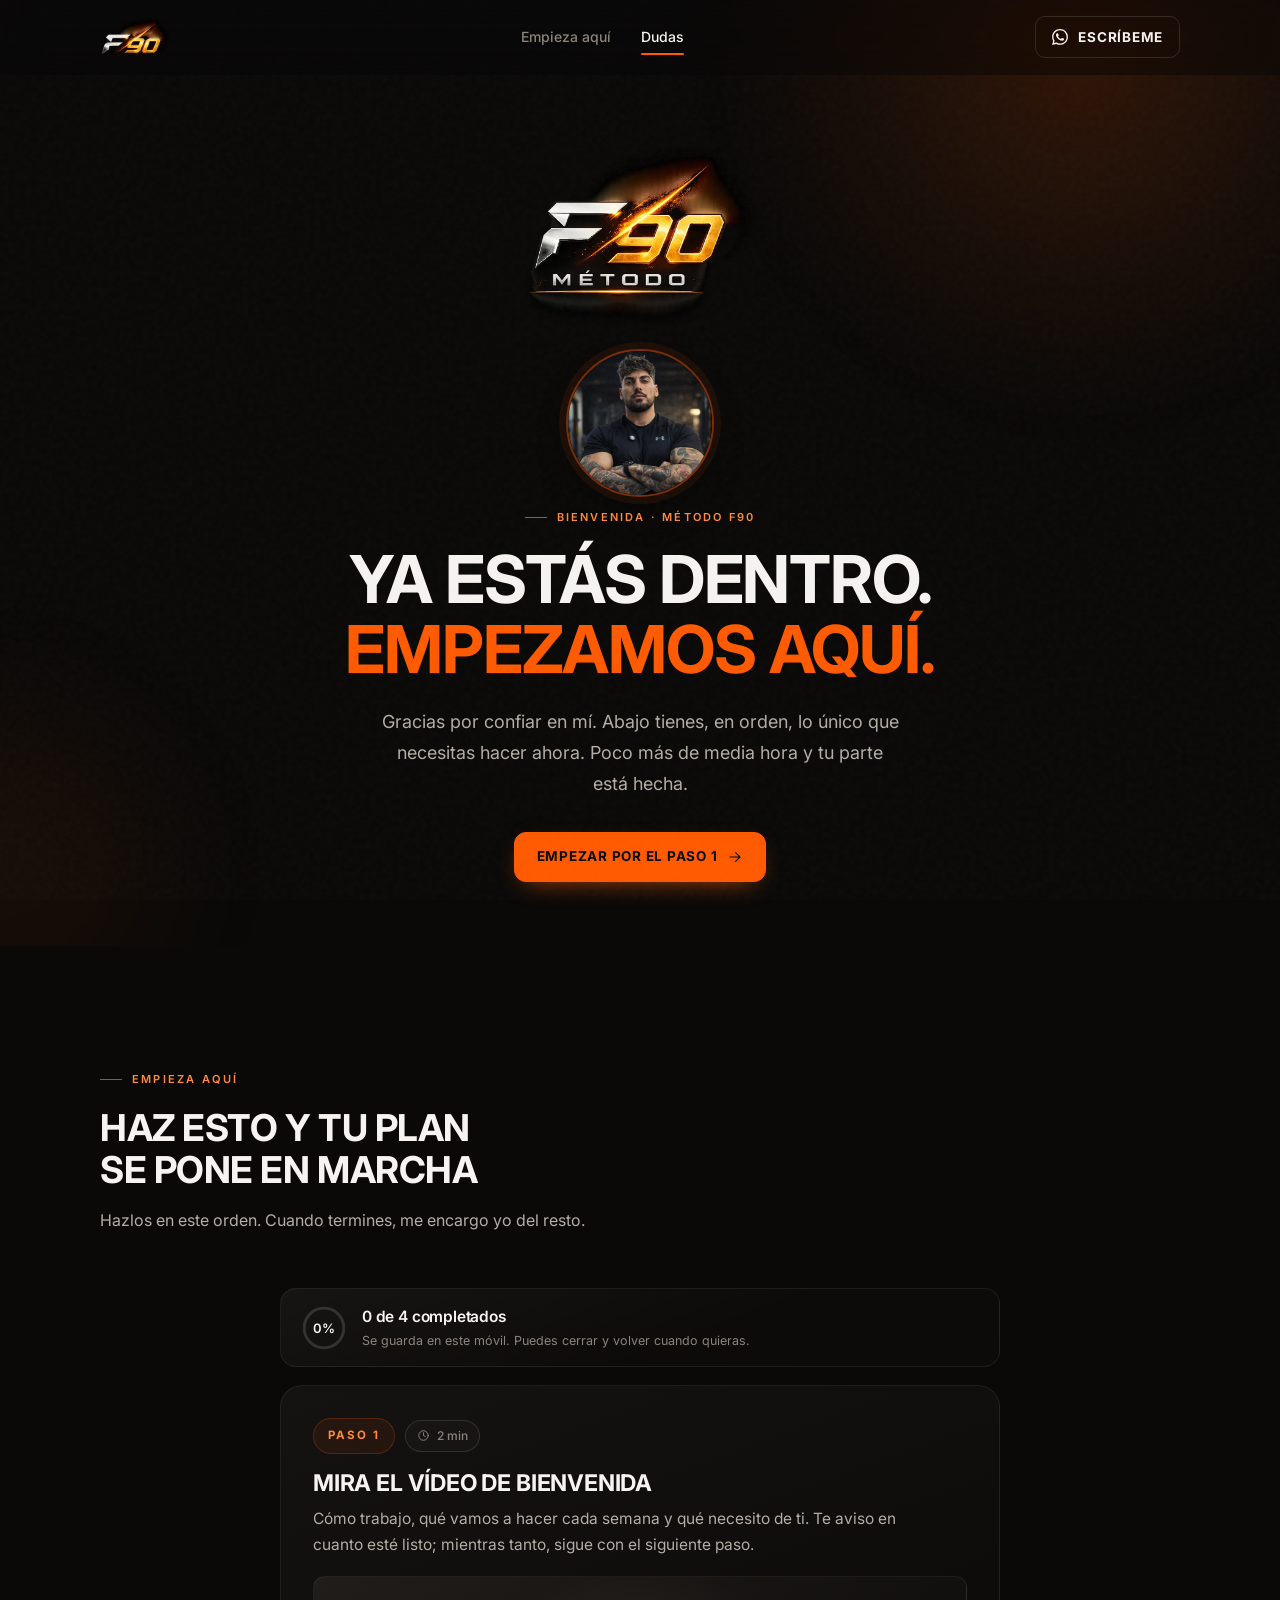
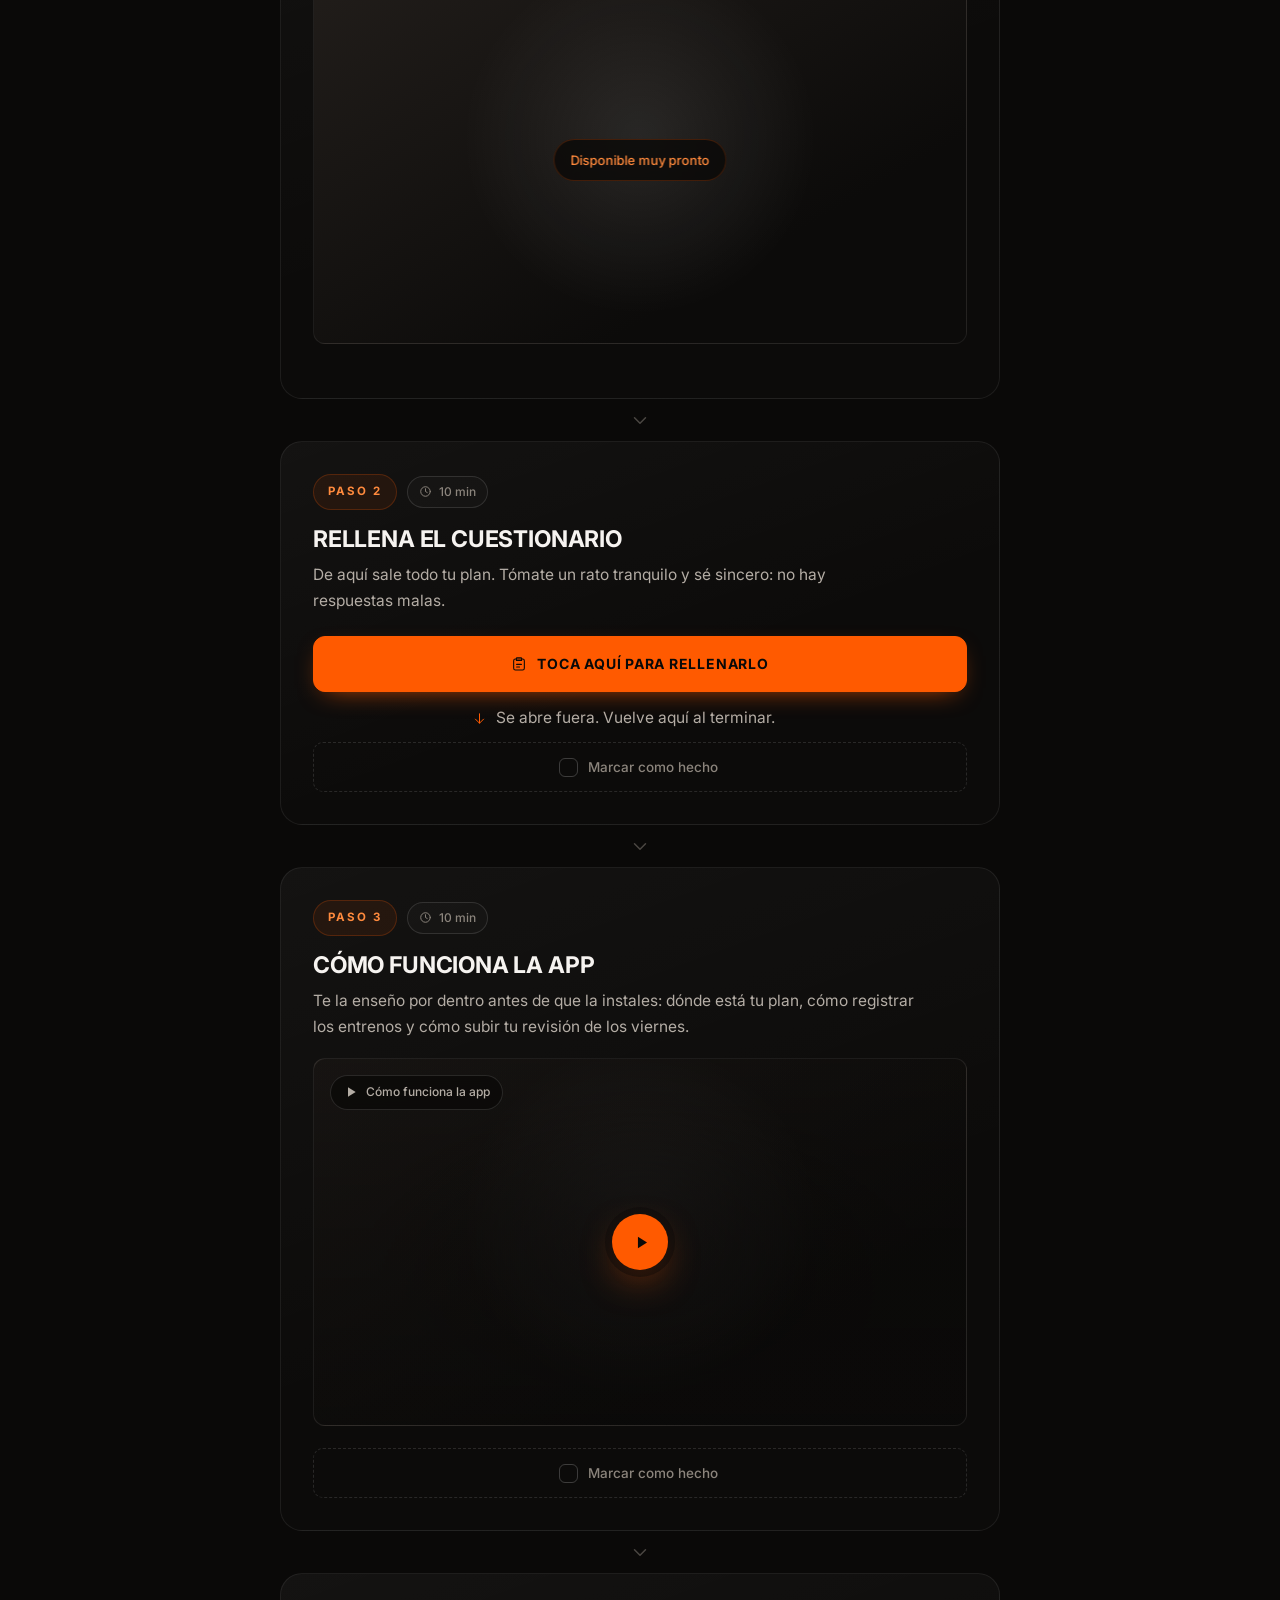
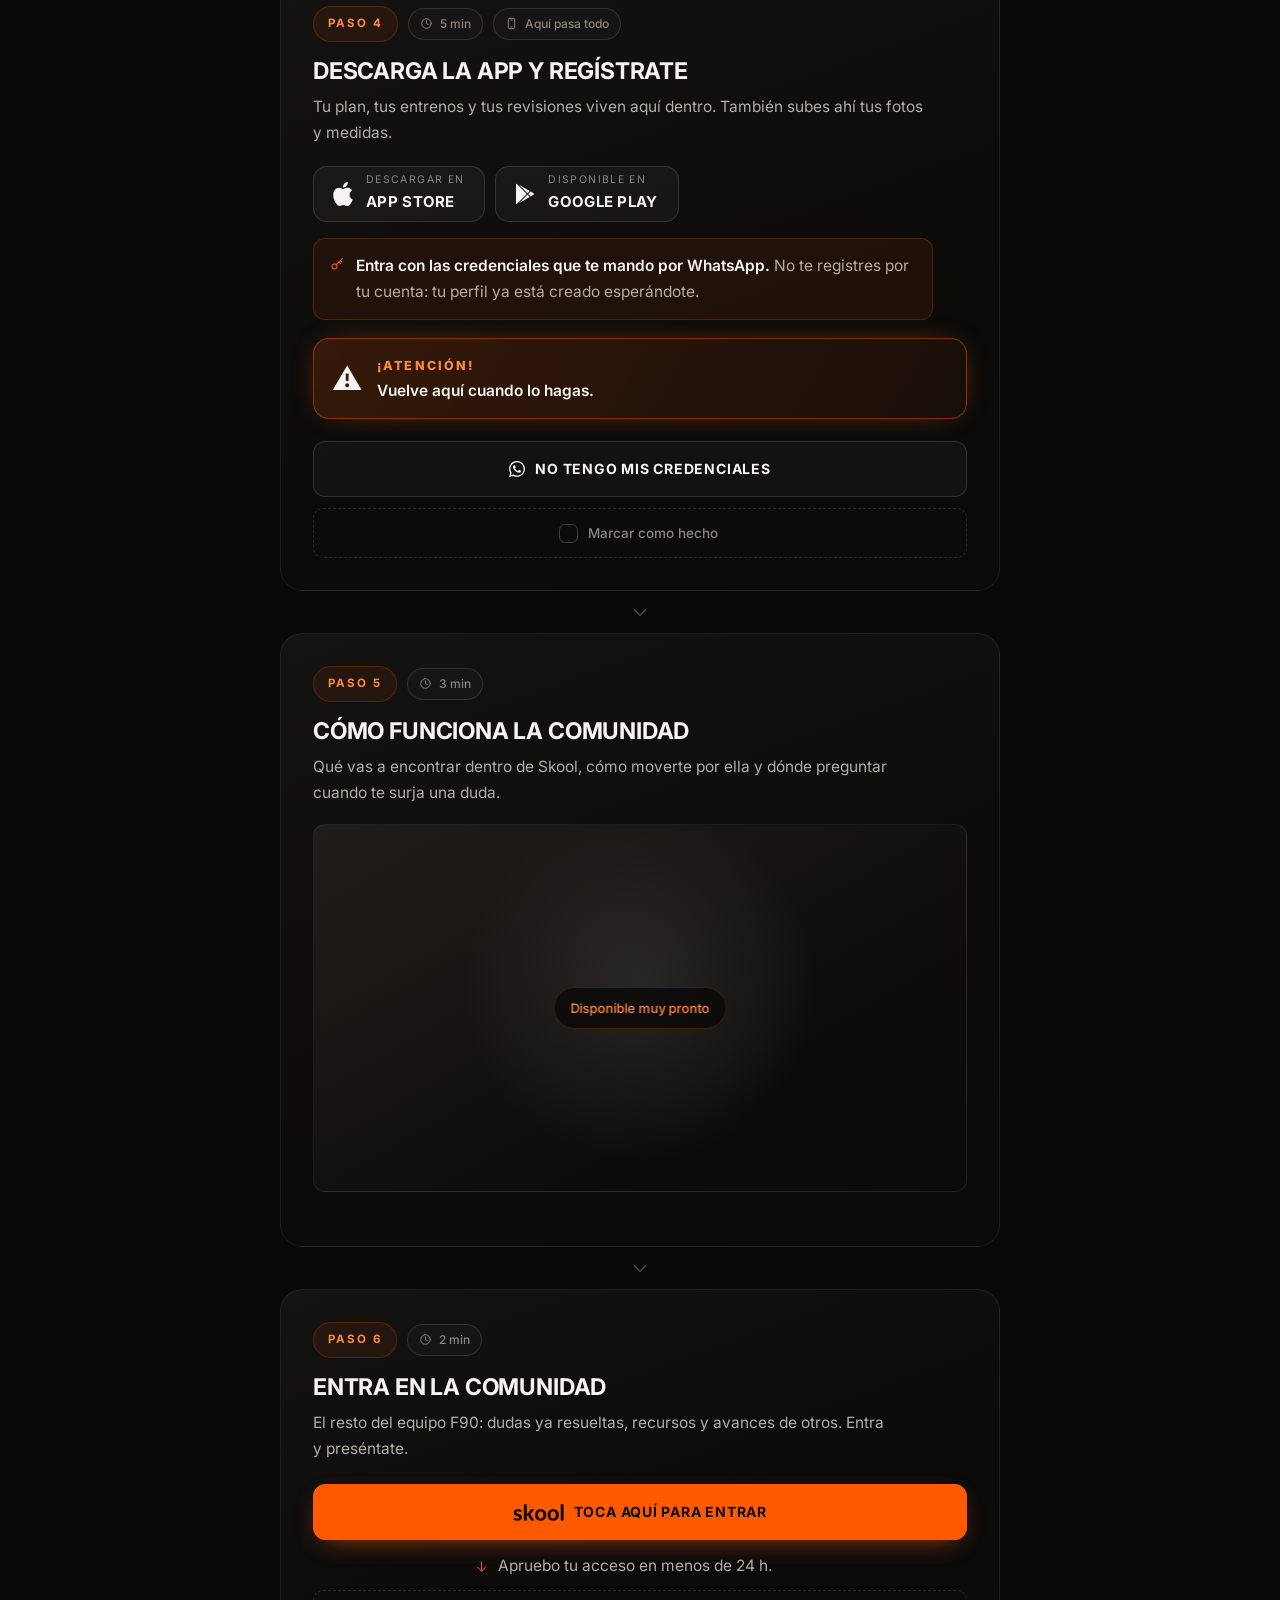
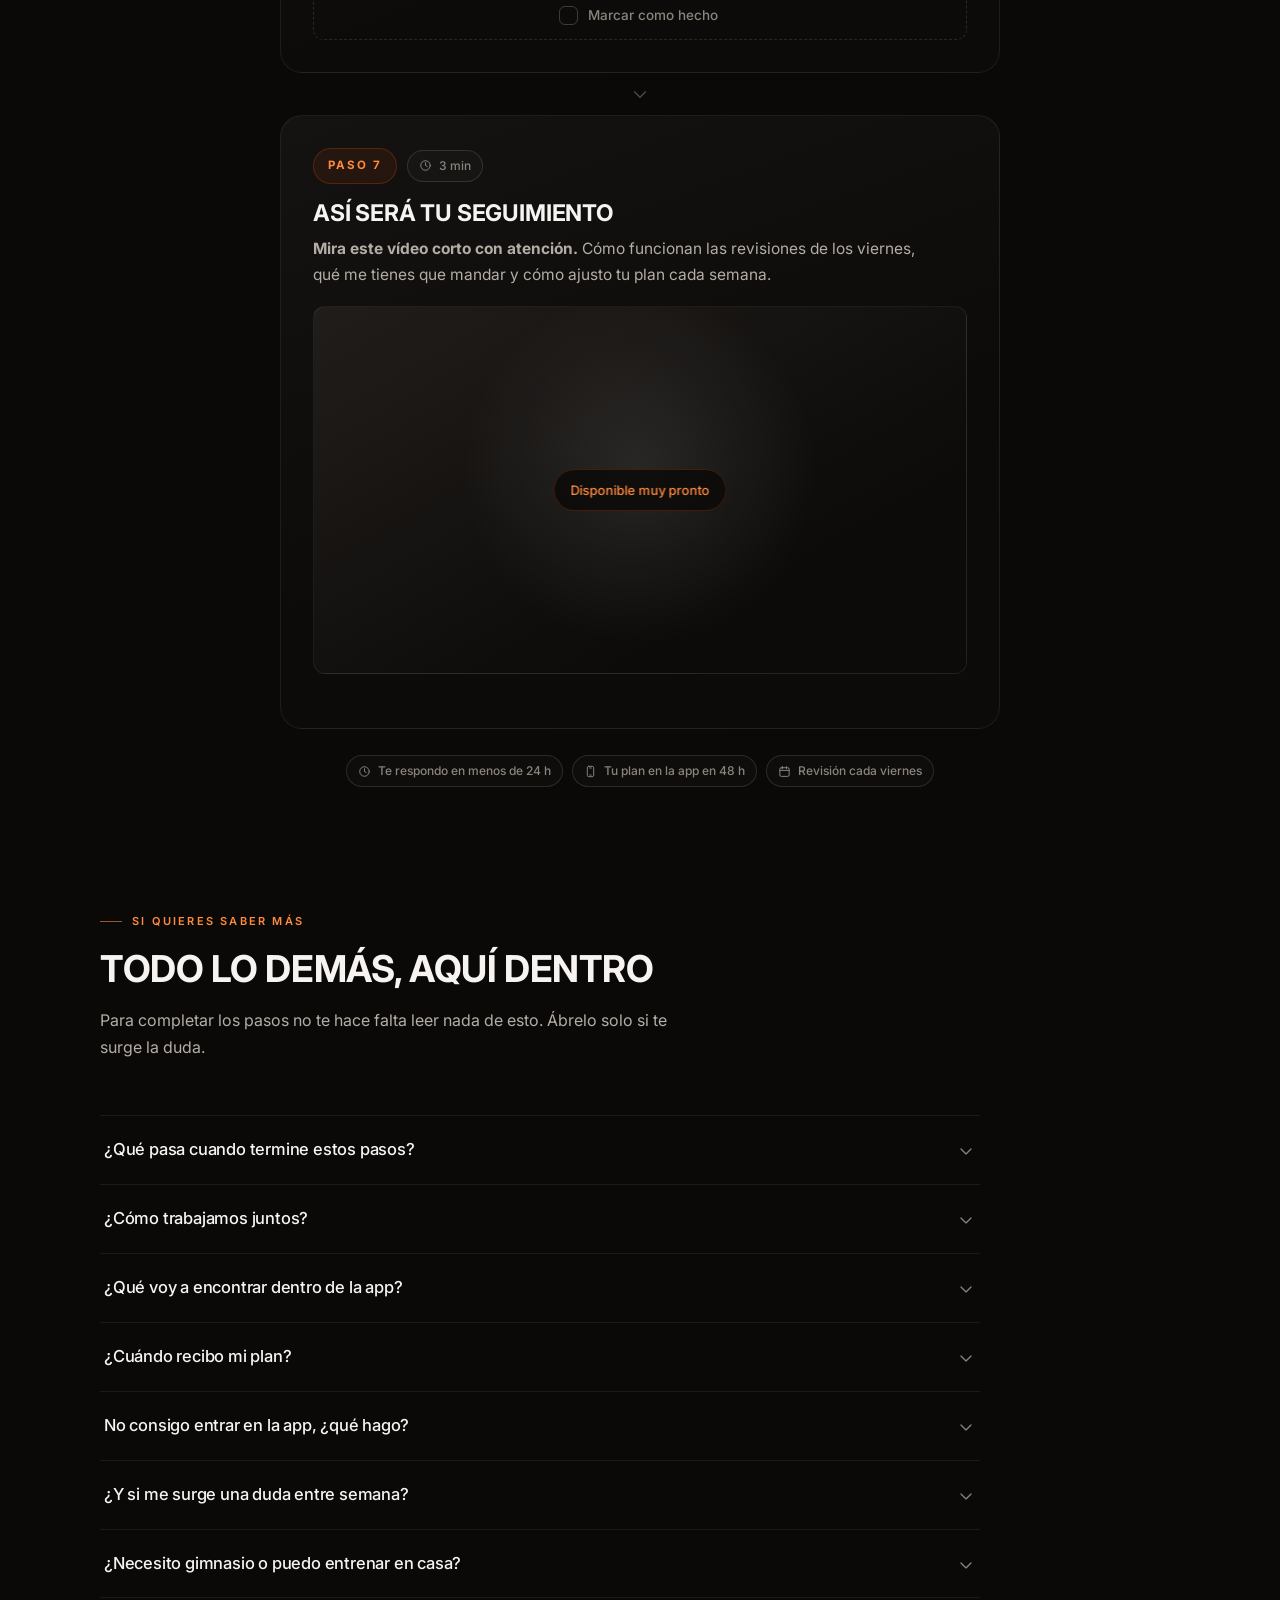
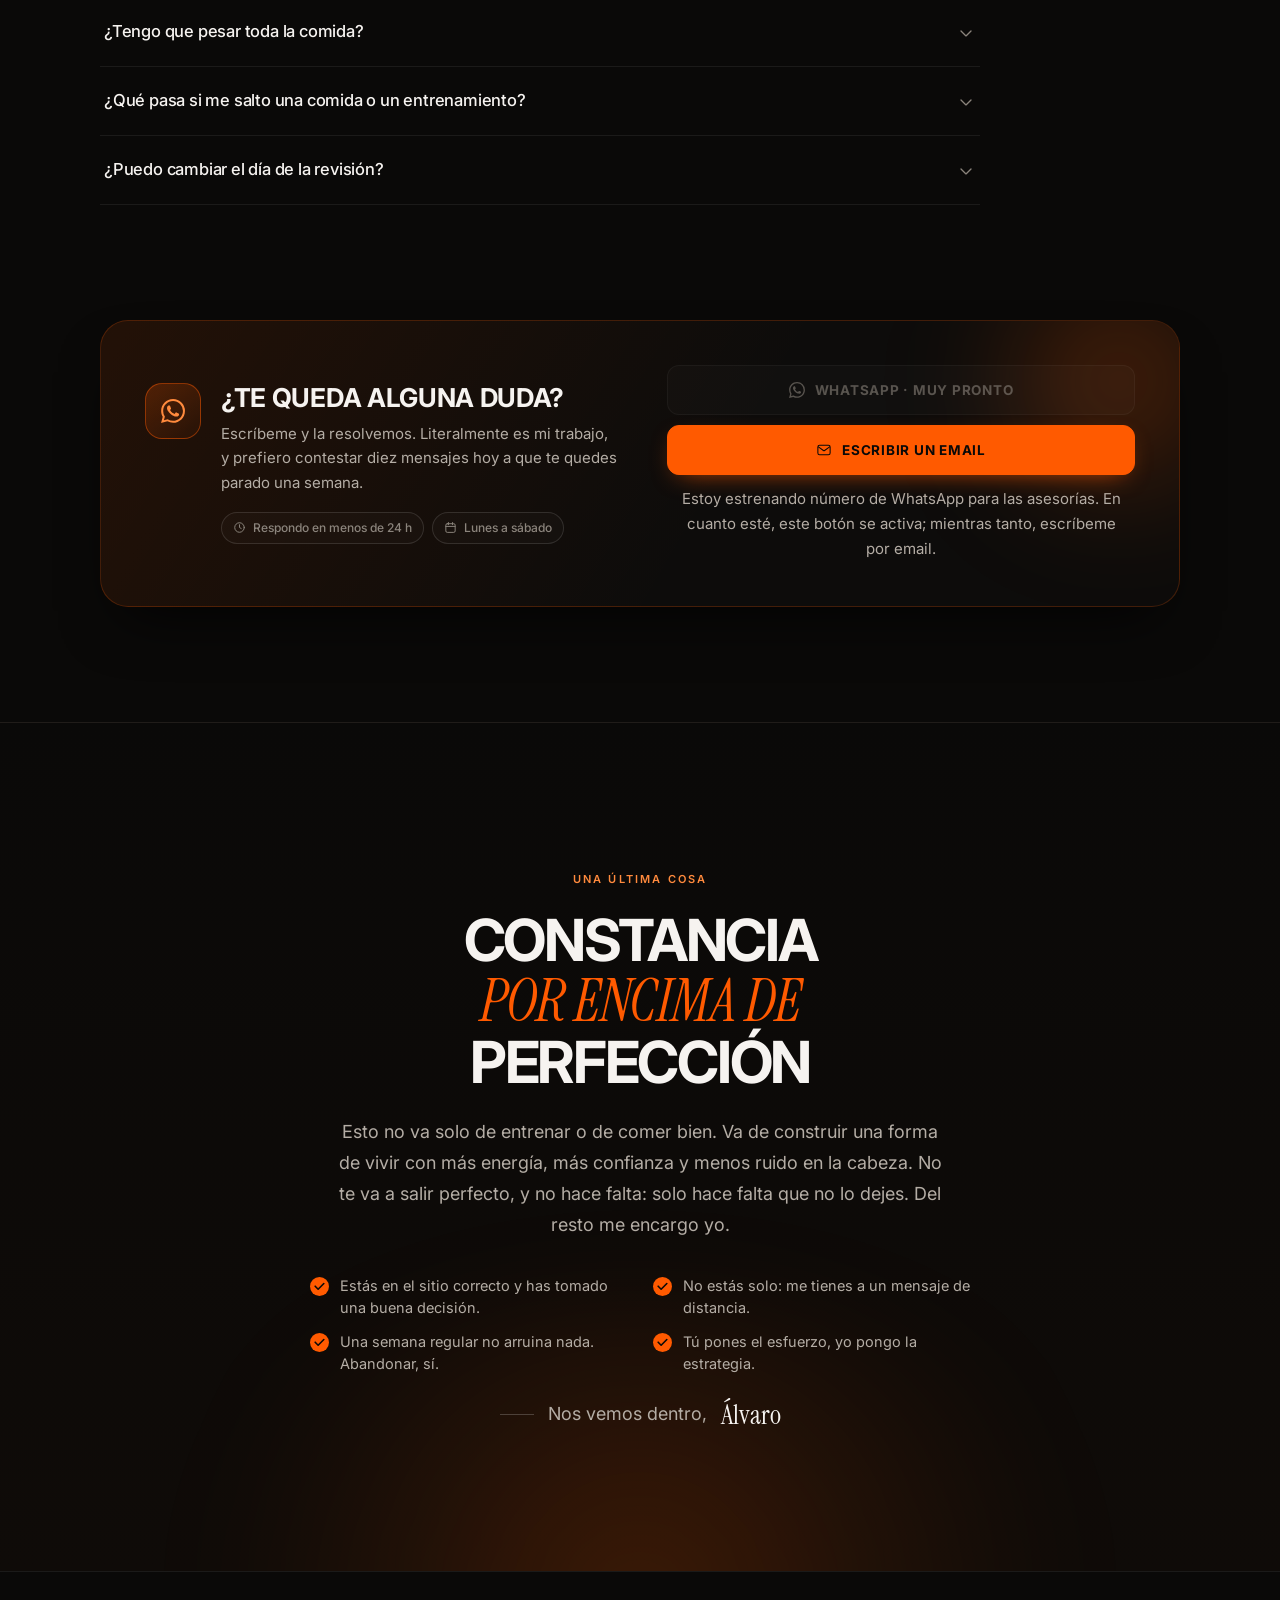
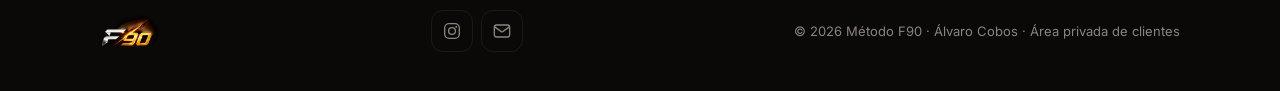
==== index.html @ e94de4a4 "Ampliar el retrato del hero hasta los brazos cruzados Nuevo encuadre (0, 70, 1024, 1094) sobre el or" ====
<!DOCTYPE html>
<html lang="es">
<head>
  <meta charset="UTF-8" />
  <meta name="viewport" content="width=device-width, initial-scale=1, viewport-fit=cover" />
  <meta name="color-scheme" content="dark" />
  <meta name="theme-color" content="#0A0908" />
  <meta name="robots" content="noindex, nofollow" />

  <script>
    /* Esto va en la cabecera a propósito. Si se deja al final del documento,
       el navegador ya ha restaurado la posición de scroll y llega tarde:
       en el móvil la página se abría a mitad o directamente en el pie. */
    (function () {
      try {
        if ('scrollRestoration' in history) history.scrollRestoration = 'manual';
        /* Un ancla heredada de la visita anterior (al tocar "Dudas" o el botón
           flotante, la URL se queda con #faq o #soporte) haría saltar la página
           al abrirla. Se limpia antes de que el navegador llegue a leerla. */
        if (location.hash) history.replaceState(null, '', location.pathname + location.search);
      } catch (e) { /* navegador antiguo o contexto restringido: se sigue igual */ }
    })();
  </script>

  <title>Bienvenido al Método F90 | Álvaro Cobos</title>
  <meta name="description" content="Tu punto de partida en el Método F90. Aquí tienes, paso a paso, todo lo que necesitas hacer durante tus primeros días." />

  <!-- Vista previa al pegar el enlace (WhatsApp, Instagram, etc.).
       Las URL de abajo tienen que ser absolutas y del dominio real: si algún
       día cambia el dominio, hay que actualizarlas o el enlace se pega sin imagen. -->
  <meta property="og:type" content="website" />
  <meta property="og:locale" content="es_ES" />
  <meta property="og:site_name" content="Método F90" />
  <meta property="og:title" content="Bienvenido al Método F90" />
  <meta property="og:description" content="Tu punto de partida en el Método F90. Aquí tienes, paso a paso, todo lo que necesitas hacer durante tus primeros días." />
  <meta property="og:url" content="https://bienvenida.alvarocobos.com/" />
  <meta property="og:image" content="https://bienvenida.alvarocobos.com/assets/og-f90.jpg" />
  <meta property="og:image:width" content="1200" />
  <meta property="og:image:height" content="630" />
  <meta property="og:image:alt" content="Método F90" />

  <meta name="twitter:card" content="summary_large_image" />
  <meta name="twitter:title" content="Bienvenido al Método F90" />
  <meta name="twitter:description" content="Tu punto de partida en el Método F90. Aquí tienes, paso a paso, todo lo que necesitas hacer durante tus primeros días." />
  <meta name="twitter:image" content="https://bienvenida.alvarocobos.com/assets/og-f90.jpg" />

  <link rel="icon" href="data:image/svg+xml,%3Csvg xmlns='http://www.w3.org/2000/svg' viewBox='0 0 32 32'%3E%3Crect width='32' height='32' rx='8' fill='%230A0908'/%3E%3Cpath d='M9 6.5h16.5l-2.1 5.2h-8.6l-.8 3.6h7.2l-2.1 5.1h-6.3L11 26H5.4z' fill='%23FF5A00'/%3E%3C/svg%3E" />
  <link rel="preload" as="image" href="assets/logo-f90.webp" type="image/webp" fetchpriority="high" />
  <link rel="preload" as="image" href="assets/logo-f90-mark.webp" type="image/webp" />

  <link rel="preconnect" href="https://fonts.googleapis.com" />
  <link rel="preconnect" href="https://fonts.gstatic.com" crossorigin />
  <link rel="stylesheet" href="https://fonts.googleapis.com/css2?family=Inter:opsz,wght@14..32,400..800&family=Instrument+Serif:ital@0;1&display=swap" />

  <style>
    /* ==========================================================================
       SISTEMA DE DISEÑO
       ========================================================================== */
    :root{
      /* Superficies */
      --bg:#0A0908;
      --bg-2:#0D0C0B;
      --surface:#121110;

      /* Líneas */
      --line:rgba(255,255,255,.07);
      --line-2:rgba(255,255,255,.12);
      --line-3:rgba(255,255,255,.2);

      /* Texto */
      --text:#F6F3F0;
      --text-2:#B4ADA5;
      --text-3:#8B847C;
      --ink:#0A0908;

      /* Acento */
      --accent:#FF5A00;
      --accent-2:#FF8A3D;
      --accent-08:rgba(255,90,0,.08);
      --accent-14:rgba(255,90,0,.14);
      --accent-22:rgba(255,90,0,.22);
      --accent-45:rgba(255,90,0,.45);

      /* Radios */
      --r-sm:12px;
      --r-md:16px;
      --r-lg:22px;
      --r-xl:28px;

      /* Métricas */
      --max:1160px;
      --gutter:clamp(20px,5vw,40px);
      --sect:clamp(76px,9vw,128px);
      --header-h:74px;

      /* Sombras */
      --sh-2:0 12px 32px -12px rgba(0,0,0,.7);
      --sh-3:0 28px 60px -24px rgba(0,0,0,.85);

      /* Movimiento */
      --ease:cubic-bezier(.22,.61,.36,1);
      --fast:.18s var(--ease);
      --mid:.32s var(--ease);
    }

    /* ==========================================================================
       RESET
       ========================================================================== */
    *,*::before,*::after{box-sizing:border-box;margin:0;padding:0}
    html{
      scroll-behavior:smooth;
      scroll-padding-top:calc(var(--header-h) + 16px);
      -webkit-text-size-adjust:100%;
    }
    body{
      font-family:Inter,system-ui,-apple-system,"Segoe UI",Arial,sans-serif;
      font-optical-sizing:auto;
      font-size:16px;
      line-height:1.7;
      color:var(--text);
      background:var(--bg);
      overflow-x:hidden;
      -webkit-font-smoothing:antialiased;
      text-rendering:optimizeLegibility;
      overflow-wrap:break-word;
    }
    /* Los estilos de autor ganan a la hoja del navegador: sin esto, un
       display: en una clase deja visible un elemento marcado con [hidden]. */
    [hidden]{display:none !important}
    a{color:inherit;text-decoration:none}
    button{font:inherit;color:inherit;background:none;border:0;cursor:pointer}
    ul{list-style:none}
    img,svg{display:block;max-width:100%}
    ::selection{background:var(--accent);color:var(--ink)}

    :focus-visible{
      outline:2px solid var(--accent-2);
      outline-offset:3px;
      border-radius:4px;
    }

    .skip{
      position:absolute;left:-9999px;top:0;z-index:200;
      background:var(--accent);color:var(--ink);padding:12px 20px;
      border-radius:0 0 var(--r-sm) 0;font-weight:600;font-size:14px;
    }
    .skip:focus{left:0}


    /* ==========================================================================
       PRIMITIVAS
       ========================================================================== */
    .container{width:100%;max-width:var(--max);margin-inline:auto;padding-inline:var(--gutter)}

    .ico{
      width:20px;height:20px;flex:none;
      fill:none;stroke:currentColor;stroke-width:1.6;
      stroke-linecap:round;stroke-linejoin:round;
    }
    .ico--fill{fill:currentColor;stroke:none}
    .ico--sm{width:16px;height:16px}
    .ico--lg{width:24px;height:24px}

    /* Grano ambiental */
    .grain{
      position:fixed;inset:0;z-index:60;pointer-events:none;opacity:.028;
      background-image:url("data:image/svg+xml,%3Csvg viewBox='0 0 180 180' xmlns='http://www.w3.org/2000/svg'%3E%3Cfilter id='n'%3E%3CfeTurbulence type='fractalNoise' baseFrequency='.9' numOctaves='3' stitchTiles='stitch'/%3E%3C/filter%3E%3Crect width='100%25' height='100%25' filter='url(%23n)'/%3E%3C/svg%3E");
    }

    /* Tipografía */
    h1,h2,h3,h4{font-weight:600;letter-spacing:-.025em;line-height:1.15;text-wrap:balance}
    h1{
      font-size:clamp(32px,6.8vw,66px);
      line-height:1.06;font-weight:700;
      text-transform:uppercase;letter-spacing:-.018em;
    }
    h2{
      font-size:clamp(25px,3.3vw,37px);line-height:1.14;font-weight:700;
      text-transform:uppercase;letter-spacing:-.012em;
    }
    h3{font-size:19px;letter-spacing:-.015em}

    /* Las preguntas del acordeón se quedan en caja baja: diez preguntas en
       versales serían un muro. Son letra pequeña, no titulares. */
    .faq-q{text-transform:none;letter-spacing:-.012em;font-weight:500}
    p{text-wrap:pretty}

    .eyebrow{
      display:inline-flex;align-items:center;gap:10px;
      font-size:11px;font-weight:600;letter-spacing:.2em;text-transform:uppercase;
      color:var(--accent-2);
    }
    .eyebrow::before{
      content:"";width:22px;height:1px;background:currentColor;opacity:.6;flex:none;
    }
    .eyebrow--plain::before{display:none}

    .lead{color:var(--text-2);font-size:clamp(16px,1.6vw,18px);line-height:1.72}

    /* Secciones */
    .section{padding-block:var(--sect);position:relative}
    .section + .section{padding-top:0}

    .section-head{margin-bottom:clamp(34px,4.5vw,54px);max-width:660px}
    .section-head .eyebrow{margin-bottom:18px}
    .section-head p{color:var(--text-2);margin-top:16px;font-size:16px;line-height:1.7;max-width:58ch}

    /* Botones */
    .btn{
      display:inline-flex;align-items:center;justify-content:center;gap:10px;
      min-height:50px;padding:0 22px;border-radius:var(--r-sm);
      border:1px solid var(--line-2);
      font-size:13.5px;font-weight:700;letter-spacing:.055em;text-transform:uppercase;
      color:var(--text);background:rgba(255,255,255,.03);
      transition:background var(--fast),border-color var(--fast),color var(--fast),transform var(--fast),box-shadow var(--fast);
      cursor:pointer;text-align:center;
    }
    .btn .ico{transition:transform var(--mid)}
    .btn:hover{background:rgba(255,255,255,.07);border-color:var(--line-3)}
    .btn:hover .ico--arrow{transform:translateX(3px)}
    .btn:active{transform:translateY(1px)}

    .btn--primary{
      background:var(--accent);border-color:var(--accent);color:var(--ink);
      box-shadow:0 8px 26px -12px rgba(255,90,0,.85);
    }
    .btn--primary:hover{
      background:#ff6a1a;border-color:#ff6a1a;color:var(--ink);
      box-shadow:0 12px 34px -12px rgba(255,90,0,.95);
      transform:translateY(-1px);
    }
    .btn--primary:active{transform:translateY(0)}

    .btn--ghost{background:transparent;border-color:var(--line-2)}
    .btn--ghost:hover{border-color:var(--accent-45);color:var(--accent-2);background:var(--accent-08)}

    .btn--sm{min-height:42px;padding:0 16px;font-size:13.5px;border-radius:10px}

    /* Enlace de texto */

    /* Píldoras */
    .pill{
      display:inline-flex;align-items:center;gap:7px;
      padding:5px 11px;border-radius:999px;border:1px solid var(--line-2);
      font-size:12px;font-weight:500;color:var(--text-3);
      background:rgba(255,255,255,.02);white-space:nowrap;
    }
    .pill .ico{width:13px;height:13px;stroke-width:1.8}
    .pill--accent{color:var(--accent-2);border-color:var(--accent-22);background:var(--accent-08)}

    /* Superficie base de tarjetas */

    /* ==========================================================================
       CABECERA
       ========================================================================== */
    .site-header{
      position:fixed;top:0;left:0;right:0;z-index:70;
      background:rgba(10,9,8,.72);
      border-bottom:1px solid transparent;
      transition:background var(--mid),border-color var(--mid),box-shadow var(--mid);
    }
    @supports (backdrop-filter:blur(1px)){
      .site-header{background:rgba(10,9,8,.55);backdrop-filter:blur(20px) saturate(140%)}
    }
    .site-header.is-scrolled{
      background:rgba(10,9,8,.86);
      border-bottom-color:var(--line);
      box-shadow:0 8px 30px -20px rgba(0,0,0,.9);
    }
    @supports (backdrop-filter:blur(1px)){
      .site-header.is-scrolled{background:rgba(10,9,8,.74)}
    }

    .progressbar{
      position:absolute;left:0;bottom:-1px;height:2px;width:100%;
      background:transparent;pointer-events:none;
    }
    .progressbar i{
      display:block;height:100%;width:var(--p,0%);
      background:linear-gradient(90deg,var(--accent),var(--accent-2));
      transition:width .1s linear;
    }

    .nav{
      height:var(--header-h);
      display:flex;align-items:center;justify-content:space-between;gap:24px;
    }

    .nav-links{display:flex;align-items:center;gap:4px}
    .nav-links a{
      position:relative;padding:8px 13px;border-radius:8px;
      font-size:14px;font-weight:500;color:var(--text-3);
      transition:color var(--fast),background var(--fast);
    }
    .nav-links a:hover{color:var(--text);background:rgba(255,255,255,.05)}
    .nav-links a.is-active{color:var(--text)}
    .nav-links a.is-active::after{
      content:"";position:absolute;left:13px;right:13px;bottom:2px;height:1.5px;
      background:var(--accent);border-radius:2px;
    }

    .nav-actions{display:flex;align-items:center;gap:10px}

    .nav-toggle{
      display:none;width:42px;height:42px;border-radius:10px;
      border:1px solid var(--line-2);place-items:center;color:var(--text);
      transition:background var(--fast),border-color var(--fast);
    }
    .nav-toggle:hover{background:rgba(255,255,255,.05)}
    .nav-toggle .ico--close{display:none}
    .nav-toggle[aria-expanded="true"] .ico--menu{display:none}
    .nav-toggle[aria-expanded="true"] .ico--close{display:block}

    .mobile-menu{
      display:none;overflow:hidden;
      border-top:1px solid var(--line);
      background:rgba(10,9,8,.96);
      max-height:0;opacity:0;
      transition:max-height var(--mid),opacity var(--fast);
    }
    .mobile-menu.is-open{max-height:520px;opacity:1}
    .mobile-menu ul{padding:10px 0 8px}
    /* Acotado a la lista: si no, pisa los estilos del botón que va debajo. */
    .mobile-menu ul a{
      display:flex;align-items:center;justify-content:space-between;
      padding:14px 0;font-size:16px;font-weight:500;color:var(--text-2);
      border-bottom:1px solid var(--line);
    }
    .mobile-menu ul a:active{color:var(--text)}
    .mobile-menu li:last-child a{border-bottom:0}
    .mobile-menu ul a .ico{color:var(--text-3);width:16px;height:16px}
    .mobile-menu .btn{width:100%;margin:12px 0 20px}

    /* ==========================================================================
       HERO
       ========================================================================== */
    .hero{
      position:relative;overflow:hidden;
      padding-top:calc(var(--header-h) + clamp(38px,5.5vw,72px));
      padding-bottom:clamp(40px,5vw,72px);
    }
    .hero::before{
      content:"";position:absolute;z-index:0;pointer-events:none;
      top:-320px;right:-180px;width:760px;height:760px;border-radius:50%;
      background:radial-gradient(circle,rgba(255,90,0,.16),rgba(255,90,0,.05) 42%,transparent 68%);
      filter:blur(30px);
    }
    .hero::after{
      content:"";position:absolute;z-index:0;pointer-events:none;
      left:-260px;bottom:-180px;width:520px;height:520px;border-radius:50%;
      background:radial-gradient(circle,rgba(255,90,0,.07),transparent 65%);
      filter:blur(40px);
    }
    .hero .container{position:relative;z-index:1}

    .hero .container{max-width:780px;text-align:center}
    .hero-intro{display:flex;flex-direction:column;align-items:center}
    .hero-copy{margin-inline:auto}
    .hero-actions{justify-content:center}

    .hero h1{margin:18px 0 22px}
    .hero h1 span{display:block;color:var(--accent)}
    .hero-copy{max-width:52ch}

    .hero-actions{display:flex;flex-wrap:wrap;gap:12px;margin-top:32px}


    /* Panel de progreso */


    .ring{
      position:relative;width:58px;height:58px;flex:none;
    }
    .ring svg{width:58px;height:58px;transform:rotate(-90deg)}
    .ring circle{fill:none;stroke-width:3.5;stroke-linecap:round}
    .ring .ring-bg{stroke:rgba(255,255,255,.14)}
    .ring .ring-fg{
      stroke:var(--accent);
      stroke-dasharray:157;
      stroke-dashoffset:calc(157 - (157 * var(--pct,0) / 100));
      transition:stroke-dashoffset .6s var(--ease);
    }
    .ring b{
      position:absolute;inset:0;display:grid;place-items:center;
      font-size:13px;font-weight:600;letter-spacing:-.02em;
    }



    .panel-done{
      display:none;align-items:flex-start;gap:11px;
      padding:15px 16px;border-radius:var(--r-sm);
      border:1px solid var(--accent-22);background:var(--accent-08);
      font-size:13.5px;color:var(--text-2);line-height:1.55;
    }
    .panel-done .ico{color:var(--accent);flex:none;margin-top:2px}
    /* El aviso va justo detrás del progreso, no dentro. */
    .progress.is-complete + .panel-done{display:flex}

    /* ==========================================================================
       CABECERA DE PROGRESO
       Sustituye al panel del hero: una sola pieza, al frente de los pasos,
       en lugar de repetir los cuatro títulos dos veces.
       ========================================================================== */
    .progress{
      display:flex;align-items:center;gap:15px;
      max-width:720px;margin:0 auto 18px;padding:15px 20px;
      border:1px solid var(--line);border-radius:var(--r-md);
      background:linear-gradient(160deg,rgba(255,255,255,.05),rgba(255,255,255,.01) 60%);
    }
    .progress .ring,.progress .ring svg{width:46px;height:46px}
    .progress-txt{min-width:0}
    .progress-txt strong{display:block;font-size:15.5px;font-weight:600;letter-spacing:-.012em}
    .progress-txt span{display:block;font-size:12.5px;color:var(--text-3);margin-top:2px;line-height:1.5}

    /* Lo que puede esperar de mí, en una línea */
    .promises{display:flex;flex-wrap:wrap;justify-content:center;gap:9px;max-width:720px;margin:26px auto 0}

    /* ==========================================================================
       PASOS
       ========================================================================== */
    .steps{display:grid;gap:0;max-width:720px;margin-inline:auto}

    /* Conector entre pasos: la versión sobria de la flechota del ejemplo */
    .step-link{display:grid;place-items:center;height:42px;color:var(--text-3)}
    .step-link .ico{width:22px;height:22px;opacity:.5}

    .step{
      position:relative;
      padding:clamp(24px,3vw,32px);
      border:1px solid var(--line);border-radius:var(--r-lg);
      background:linear-gradient(160deg,rgba(255,255,255,.042),rgba(255,255,255,.01) 60%);
      transition:border-color var(--mid),background var(--mid),transform var(--mid),box-shadow var(--mid);
    }
    .step::after{
      content:"";position:absolute;left:0;top:18px;bottom:18px;width:2px;
      border-radius:0 2px 2px 0;background:var(--accent);
      opacity:0;transition:opacity var(--mid);
    }
    .step:hover{
      border-color:var(--line-2);
      background:linear-gradient(160deg,rgba(255,255,255,.06),rgba(255,255,255,.015) 60%);
      box-shadow:var(--sh-2);
    }

    .step-chip{
      display:inline-flex;align-items:center;gap:7px;position:relative;
      padding:7px 14px;border-radius:999px;
      border:1px solid var(--accent-22);background:var(--accent-08);
      font-size:11.5px;font-weight:700;letter-spacing:.17em;text-transform:uppercase;
      color:var(--accent-2);transition:all var(--mid);
    }
    .step-chip .ico{width:14px;height:14px;stroke-width:2.6;display:none}
    .step-chip i{display:none;font-style:normal}

    .step-top{
      display:flex;flex-wrap:wrap;align-items:center;gap:10px;margin-bottom:16px;
    }
    .step-top .pill:first-of-type{margin-left:auto}   /* sólo la primera empuja; las demás van pegadas */
    .step h3{
      font-size:clamp(19px,2.2vw,23px);margin-bottom:10px;font-weight:700;
      text-transform:uppercase;letter-spacing:-.008em;
    }
    .step p{color:var(--text-2);font-size:15.5px;line-height:1.68;max-width:62ch}


    .step-actions{display:grid;gap:11px;margin-top:22px}
    .step-actions .btn{width:100%;min-height:56px;font-size:14px}
    .step-actions .done-toggle{width:100%;justify-content:center;min-height:50px}

    /* Wordmark de Skool dentro del botón, teñido del color del texto:
       así se integra como un icono más, en vez de parecer pegado encima. */
    .btn picture{display:block;flex:none}
    .btn-logo{display:block;height:17px;width:auto}

    /* Aviso fuerte para el paso que más gente abandona: el que te saca
       a la tienda de aplicaciones y ya no vuelve. */
    .alerta{
      display:flex;align-items:center;gap:15px;
      margin-top:18px;padding:16px 18px;border-radius:var(--r-md);
      border:1px solid var(--accent-45);
      background:linear-gradient(120deg,rgba(255,90,0,.17),rgba(255,90,0,.05));
      box-shadow:0 0 34px -18px var(--accent);
    }
    .alerta .emoji{font-size:30px;line-height:1;flex:none}
    .alerta strong{
      display:block;font-size:12.5px;font-weight:800;letter-spacing:.17em;
      text-transform:uppercase;color:var(--accent-2);margin-bottom:4px;
    }
    .alerta span.txt{display:block;font-size:15.5px;font-weight:600;color:var(--text);line-height:1.4}

    /* "Vuelve aquí cuando lo hagas": lo mejor que tenía el ejemplo */
    .step-return{
      display:flex;align-items:center;justify-content:center;gap:9px;
      margin-top:2px;font-size:13.5px;color:var(--text-3);line-height:1.5;
      text-align:center;text-wrap:balance;
    }
    .step-return .ico{width:15px;height:15px;flex:none;color:var(--accent);transform:rotate(90deg)}

    /* Reproductor dentro de un paso: más contenido, sin salir del paso */
    .step .video-frame{
      max-width:440px;margin-top:18px;border-radius:var(--r-sm);
      border:1px solid var(--line);overflow:hidden;
    }
    /* En los pasos que SON un vídeo, ocupa todo el ancho del paso */
    .step[data-needs] .video-frame{max-width:none}
    .step .video-frame .play{width:56px;height:56px}
    .step .video-frame .play .ico{width:19px;height:19px}
    .step-media-label{
      display:block;margin-top:18px;font-size:11px;font-weight:600;
      letter-spacing:.16em;text-transform:uppercase;color:var(--text-3);
    }
    .step-media-label + .video-frame{margin-top:9px}

    /* Checkbox "hecho" */
    .done-toggle{
      display:inline-flex;align-items:center;gap:10px;cursor:pointer;
      padding:9px 15px 9px 12px;border-radius:10px;
      border:1px dashed var(--line-2);
      font-size:13.5px;font-weight:500;color:var(--text-3);
      transition:all var(--fast);user-select:none;
    }
    .done-toggle:hover{border-color:var(--line-3);color:var(--text-2);background:rgba(255,255,255,.03)}
    .done-toggle input{
      position:absolute;width:1px;height:1px;margin:-1px;
      opacity:0;overflow:hidden;clip:rect(0 0 0 0);
    }
    .done-toggle .box{
      width:19px;height:19px;border-radius:6px;flex:none;
      border:1.5px solid var(--line-3);display:grid;place-items:center;
      color:transparent;transition:all var(--mid);
    }
    .done-toggle .box .ico{width:12px;height:12px;stroke-width:2.6}
    .done-toggle input:focus-visible + .box{outline:2px solid var(--accent-2);outline-offset:2px}

    .step.is-done{border-color:var(--accent-22);background:linear-gradient(160deg,rgba(255,90,0,.055),rgba(255,255,255,.008) 60%)}
    .step.is-done::after{opacity:1}
    .step.is-done .step-chip{background:var(--accent);border-color:var(--accent);color:var(--ink)}
    .step.is-done .step-chip .ico{display:block}
    .step.is-done .step-chip b{display:none}
    .step.is-done .step-chip i{display:inline}
    .step.is-done .done-toggle{
      border-style:solid;border-color:var(--accent-45);color:var(--accent-2);background:var(--accent-08);
    }
    /* Un paso hecho baja de tono: la vista va sola al siguiente pendiente. */
    .step.is-done .btn--primary{
      background:transparent;color:var(--text-2);
      border-color:var(--line-2);box-shadow:none;
    }
    .step.is-done .btn--primary:hover{
      background:rgba(255,255,255,.06);border-color:var(--line-3);color:var(--text);transform:none;
    }
    .step.is-done .done-toggle .box{background:var(--accent);border-color:var(--accent);color:var(--ink)}


    /* ==========================================================================
       CRONOLOGÍA
       ========================================================================== */
    /* El raíl termina justo en el centro del último punto */


    /* ==========================================================================
       VÍDEO
       ========================================================================== */
    .video-frame{
      position:relative;aspect-ratio:16/9;width:100%;display:block;
      background:
        radial-gradient(circle at 50% 44%,rgba(255,255,255,.09),transparent 46%),
        linear-gradient(150deg,#211d1a,#0C0B0A 72%);
      border-bottom:1px solid var(--line);
      transition:filter var(--mid);
    }
    .video-frame iframe{position:absolute;inset:0;width:100%;height:100%;border:0}
    /* Miniatura real del vídeo. Se atenúa para que el botón de play y la
       chapa se lean siempre, sea cual sea el fotograma de portada. */
    .video-thumb{
      position:absolute;inset:0;width:100%;height:100%;
      object-fit:cover;border-radius:inherit;
      filter:brightness(.8) saturate(.95);
      transition:filter var(--mid);
    }
    .video-frame:hover .video-thumb{filter:brightness(.95) saturate(1.03)}
    /* Velo sobre la portada: la miniatura de YouTube la elige el propio vídeo
       y puede venir clarísima. El velo la asienta en el tono oscuro de la
       página y garantiza que el play y la chapa se lean siempre. */
    .video-frame.is-yt::after{
      content:"";position:absolute;inset:0;border-radius:inherit;pointer-events:none;
      background:
        radial-gradient(56% 56% at 50% 50%,rgba(10,9,8,.52),rgba(10,9,8,.18) 74%),
        linear-gradient(180deg,rgba(10,9,8,.30),rgba(10,9,8,.50));
    }
    /* El velo es hermano de los controles: éstos van por encima. */
    .video-frame .video-badge,
    .video-frame .play{z-index:1}
    /* Halo propio: el botón se recorta sobre cualquier fotograma, por claro
       que venga, sin depender del velo. */
    .video-frame.is-yt .play{
      box-shadow:0 0 0 7px rgba(10,9,8,.42),0 14px 40px -12px rgba(255,90,0,.85);
    }
    .video-frame.is-yt:hover .play{
      box-shadow:0 0 0 7px rgba(10,9,8,.42),0 18px 50px -12px rgba(255,90,0,.95);
    }
    /* Ya reproduciéndose: deja de comportarse como botón. */
    .video-frame.is-playing{cursor:default;background:#0C0B0A}
    .video-frame.is-playing:hover{filter:none}
    .video-frame:hover{filter:brightness(1.08)}
    .play{
      position:absolute;left:50%;top:50%;transform:translate(-50%,-50%);
      width:74px;height:74px;border-radius:50%;display:grid;place-items:center;
      color:var(--ink);background:var(--accent);
      box-shadow:0 14px 40px -12px rgba(255,90,0,.85);
      transition:transform var(--mid),box-shadow var(--mid);
    }
    .play .ico{width:26px;height:26px;margin-left:3px}
    .video-frame:hover .play{transform:translate(-50%,-50%) scale(1.07);box-shadow:0 18px 50px -12px rgba(255,90,0,.95)}
    .video-badge{
      position:absolute;left:16px;top:16px;
      display:inline-flex;align-items:center;gap:7px;
      padding:6px 12px;border-radius:999px;
      background:rgba(10,9,8,.72);border:1px solid var(--line-2);
      font-size:12px;font-weight:500;color:var(--text-2);white-space:nowrap;
    }
    @supports (backdrop-filter:blur(1px)){.video-badge{backdrop-filter:blur(10px)}}
    .video-body p{color:var(--text-2);font-size:15.5px;line-height:1.68;max-width:60ch}

    /* Variante horizontal: el vídeo a un lado y el texto al otro. */


    /* ==========================================================================
       COMPROMISO
       ========================================================================== */

    /* ==========================================================================
       FAQ
       ========================================================================== */
    .faq{max-width:880px}
    .faq-item{border-bottom:1px solid var(--line)}
    .faq-item:first-child{border-top:1px solid var(--line)}
    .faq-q{
      display:flex;align-items:flex-start;gap:16px;width:100%;text-align:left;
      padding:22px 4px;font-size:16.5px;font-weight:500;line-height:1.45;
      color:var(--text);letter-spacing:-.012em;
      transition:color var(--fast);
    }
    .faq-q:hover{color:var(--accent-2)}
    .faq-q .ico{
      margin-left:auto;flex:none;margin-top:3px;color:var(--text-3);
      transition:transform var(--mid),color var(--fast);
    }
    .faq-q[aria-expanded="true"] .ico{transform:rotate(180deg);color:var(--accent)}
    .faq-a{
      display:grid;grid-template-rows:0fr;
      transition:grid-template-rows var(--mid);
    }
    .faq-item.is-open .faq-a{grid-template-rows:1fr}
    .faq-a > div{overflow:hidden}
    .faq-a p{
      color:var(--text-2);font-size:15.5px;line-height:1.72;
      padding:0 46px 20px 0;max-width:70ch;
    }
    .faq-a ul{display:grid;gap:11px;padding:0 46px 24px 0;max-width:70ch}
    .faq-a li{display:flex;gap:11px;font-size:15px;color:var(--text-2);line-height:1.6}
    .faq-a li .ico{width:16px;height:16px;flex:none;margin-top:4px;color:var(--accent);stroke-width:2}
    .faq-a li b{color:var(--text);font-weight:600}
    .faq-a .cuando{
      color:var(--accent-2);font-size:11px;font-weight:600;letter-spacing:.14em;
      text-transform:uppercase;flex:none;width:104px;margin-top:2px;
    }

    /* ==========================================================================
       SOPORTE
       ========================================================================== */
    .support{
      position:relative;overflow:hidden;
      display:flex;align-items:center;justify-content:space-between;
      gap:clamp(24px,4vw,48px);flex-wrap:wrap;
      padding:clamp(28px,4vw,44px);
      border:1px solid var(--accent-22);border-radius:var(--r-xl);
      background:linear-gradient(120deg,rgba(255,90,0,.1),rgba(255,255,255,.015) 58%);
      box-shadow:var(--sh-3);
    }
    .support::before{
      content:"";position:absolute;right:-90px;top:-90px;width:300px;height:300px;border-radius:50%;
      background:radial-gradient(circle,rgba(255,90,0,.35),transparent 68%);filter:blur(60px);pointer-events:none;
    }
    .support > *{position:relative}
    .support-main{display:flex;align-items:flex-start;gap:20px;min-width:min(100%,320px);flex:1}
    .support-avatar{
      width:56px;height:56px;border-radius:17px;flex:none;
      display:grid;place-items:center;color:var(--accent-2);
      border:1px solid var(--accent-45);
      background:linear-gradient(145deg,rgba(255,90,0,.22),rgba(255,90,0,.04));
    }
    .support h2{font-size:clamp(21px,2.4vw,26px);margin-bottom:9px}
    .support p{color:var(--text-2);font-size:15px;line-height:1.65;max-width:52ch}
    .support-meta{display:flex;flex-wrap:wrap;gap:8px;margin-top:16px}
    .support-actions{display:flex;flex-direction:column;gap:10px;min-width:min(100%,230px)}
    .support-actions .btn{width:100%}
    .support-soon{
      font-size:12.5px;color:var(--text-3);line-height:1.55;text-align:center;margin-top:2px;
    }

    /* ==========================================================================
       CIERRE
       ========================================================================== */
    .closing{
      position:relative;overflow:hidden;
      padding-block:clamp(88px,11vw,150px);
      border-top:1px solid var(--line);
      background:linear-gradient(180deg,var(--bg) 0%,#0F0B08 100%);
    }
    .closing::before{
      content:"";position:absolute;left:50%;bottom:-340px;transform:translateX(-50%);
      width:min(1100px,140vw);height:620px;border-radius:50%;
      background:radial-gradient(circle,rgba(255,90,0,.2),rgba(255,90,0,.05) 45%,transparent 70%);
      filter:blur(50px);pointer-events:none;
    }
    .closing .container{position:relative;max-width:820px;text-align:center}
    .closing .eyebrow{margin-bottom:22px}
    .closing h2{font-size:clamp(32px,5.2vw,58px);letter-spacing:-.04em;line-height:1.05}
    .closing h2 em{
      font-family:"Instrument Serif",Georgia,serif;font-style:italic;font-weight:400;
      color:var(--accent);letter-spacing:-.01em;
    }
    .closing p{color:var(--text-2);font-size:clamp(16px,1.7vw,18px);line-height:1.72;margin:24px auto 0;max-width:56ch}
    .closing-checks{
      display:grid;grid-template-columns:repeat(2,minmax(0,1fr));gap:13px 26px;
      max-width:660px;margin:34px auto 0;text-align:left;
    }
    .closing-checks li{display:flex;gap:11px;font-size:14.5px;color:var(--text-2);line-height:1.5}
    .closing-checks li .ico{
      width:19px;height:19px;flex:none;margin-top:2px;padding:3px;
      border-radius:50%;background:var(--accent);color:var(--ink);stroke-width:3;
    }

    .signature{
      display:inline-flex;align-items:center;gap:14px;margin-top:38px;
      font-size:14.5px;color:var(--text-3);
    }
    .signature .line{width:34px;height:1px;background:var(--line-3)}
    .signature b{font-family:"Instrument Serif",Georgia,serif;font-weight:400;font-size:27px;color:var(--text);line-height:1}

    /* El titular de cierre se compone en tres líneas fijas:
       así la cursiva nunca se parte a mitad de frase. */
    .closing h2 span,.closing h2 em{display:block}

    /* ==========================================================================
       PIE
       ========================================================================== */
    .site-footer{border-top:1px solid var(--line);padding-block:36px;background:var(--bg)}
    .footer-inner{
      display:flex;align-items:center;justify-content:space-between;gap:20px;flex-wrap:wrap;
    }
    .footer-social{display:flex;gap:8px}
    .footer-social a{
      width:42px;height:42px;border-radius:12px;display:grid;place-items:center;
      border:1px solid var(--line);color:var(--text-3);
      transition:all var(--fast);
    }
    .footer-social a:hover{color:var(--text);border-color:var(--line-3);background:rgba(255,255,255,.05)}
    .footer-copy{color:var(--text-3);font-size:13px}

    /* ==========================================================================
       BOTÓN FLOTANTE (MÓVIL)
       ========================================================================== */
    .fab{
      display:none;position:fixed;right:16px;z-index:65;
      bottom:calc(16px + env(safe-area-inset-bottom));
      align-items:center;gap:9px;height:50px;padding:0 20px;border-radius:999px;
      background:var(--accent);color:var(--ink);font-size:14.5px;font-weight:600;
      box-shadow:0 12px 34px -10px rgba(0,0,0,.75),0 0 0 1px rgba(255,255,255,.06);
      opacity:0;transform:translateY(14px) scale(.94);pointer-events:none;
      transition:opacity var(--mid),transform var(--mid);
    }
    .fab.is-visible{opacity:1;transform:none;pointer-events:auto}

    /* ==========================================================================
       REVELADO
       ========================================================================== */
    .reveal{
      opacity:0;transform:translateY(18px);
      transition:opacity .7s var(--ease),transform .7s var(--ease);
      transition-delay:calc(var(--i,0) * 70ms);
    }
    .reveal.is-visible{opacity:1;transform:none}

    /* ==========================================================================
       LOGO
       ========================================================================== */
    .logo-link{display:inline-flex;align-items:center;gap:12px;padding-block:6px}
    .logo{
      position:relative;display:block;overflow:hidden;flex:none;
      -webkit-mask-image:-webkit-radial-gradient(white,black); /* recorta el brillo en Safari */
    }
    .logo picture{display:block;width:100%;height:100%}
    .logo img{display:block;width:100%;height:100%;object-fit:contain}

    .logo--nav{width:70px;height:41px}
    .logo--hero{width:min(232px,53vw);height:auto;aspect-ratio:760/605;margin-bottom:4px}
    .logo--foot{width:60px;height:35px}

    /* Retrato de Álvaro. La bienvenida la firma una persona, no un logotipo:
       justo debajo el texto habla en primera persona y ahora tiene cara. */
    .hero-foto{
      display:block;width:clamp(116px,30vw,148px);aspect-ratio:1;
      margin:16px 0 11px;border-radius:50%;overflow:hidden;
      border:2px solid var(--accent-45);
      box-shadow:0 0 0 7px var(--accent-08),0 20px 44px -20px rgba(0,0,0,.95);
    }
    .hero-foto picture{display:block;width:100%;height:100%}
    .hero-foto img{width:100%;height:100%;object-fit:cover;display:block}

    /* Pantallas bajas (móviles antiguos, portátiles de 13"): el hero se
       compacta para que el botón de empezar siga estando a la vista. */
    @media (max-height:800px){
      .hero{padding-top:calc(var(--header-h) + 18px);padding-bottom:24px}
      .logo--hero{width:min(178px,42vw)}
      .hero-foto{width:clamp(88px,24vw,108px);margin:10px 0 4px}
      .hero h1{margin:10px 0 12px}
      .hero-actions{margin-top:18px}
    }

    /* Destello metálico: recorre el logo al entrar y al pasar por encima */
    .logo::after{
      content:"";position:absolute;inset:-20% -60%;pointer-events:none;
      background:linear-gradient(105deg,transparent 42%,rgba(255,255,255,.42) 50%,transparent 58%);
      transform:translateX(-120%);
    }
    .logo--hero.is-lit::after{animation:sheen 1.5s var(--ease) .45s 1}
    .logo-link:hover .logo::after{animation:sheen 1.1s var(--ease) 1}
    @keyframes sheen{from{transform:translateX(-120%)}to{transform:translateX(120%)}}


    /* ==========================================================================
       BOTONES DE TIENDA
       ========================================================================== */
    .stores{display:flex;flex-wrap:wrap;gap:10px}
    .store{
      display:inline-flex;align-items:center;gap:11px;
      min-height:56px;padding:0 20px 0 17px;border-radius:14px;
      border:1px solid var(--line-2);background:rgba(255,255,255,.04);
      transition:background var(--fast),border-color var(--fast),transform var(--fast);
    }
    .store:hover{background:rgba(255,255,255,.085);border-color:var(--line-3);transform:translateY(-2px)}
    .store:active{transform:translateY(0)}
    .store .ico{width:24px;height:24px;color:var(--text)}
    .store span{display:block;font-size:10.5px;letter-spacing:.13em;text-transform:uppercase;color:var(--text-3);line-height:1.2}
    .store b{display:block;font-size:15px;font-weight:700;letter-spacing:.02em;text-transform:uppercase;margin-top:2px}

    /* ==========================================================================
       AVISOS
       ========================================================================== */
    .note{
      display:flex;gap:11px;padding:14px 15px;border-radius:var(--r-sm);
      border:1px solid var(--accent-22);background:var(--accent-08);
      font-size:13.5px;color:var(--text-2);line-height:1.6;
    }
    .note .ico{width:16px;height:16px;flex:none;margin-top:3px;color:var(--accent)}
    .note b{color:var(--text);font-weight:600}


    /* ==========================================================================
       ESTADOS PENDIENTES
       Lo que aún no tiene URL configurada no se muestra roto: se anuncia.
       ========================================================================== */
    .is-muted{
      opacity:.6;pointer-events:none;cursor:default;
      background:rgba(255,255,255,.03);border-color:var(--line);
      color:var(--text-3);box-shadow:none;transform:none;
    }
    .panel-item.is-pending{opacity:.55;pointer-events:none}
    .video-frame.is-pending{cursor:default}
    .video-frame.is-pending .play{display:none}
    .video-frame.is-pending .video-badge{
      left:50%;top:50%;transform:translate(-50%,-50%);
      border-color:var(--accent-22);color:var(--accent-2);background:rgba(10,9,8,.8);
      font-size:13px;padding:9px 16px;
    }

    /* ==========================================================================
       MICROINTERACCIONES
       ========================================================================== */
    /* La línea del antetítulo crece al aparecer */
    .reveal .eyebrow::before{width:0;transition:width .7s var(--ease) .25s}
    .reveal.is-visible .eyebrow::before{width:22px}

    /* Barrido de luz en el botón principal */
    .btn--primary{position:relative;overflow:hidden;isolation:isolate}
    .btn--primary::after{
      content:"";position:absolute;inset:0;z-index:-1;pointer-events:none;
      background:linear-gradient(105deg,transparent 40%,rgba(255,255,255,.38) 50%,transparent 60%);
      transform:translateX(-110%);
    }
    .btn--primary:hover::after{animation:sheen .85s var(--ease) 1}

    /* Confirmación al marcar un paso */
    .step-chip::before{
      content:"";position:absolute;inset:-3px;border-radius:inherit;pointer-events:none;
      border:1.5px solid var(--accent);opacity:0;
    }
    .step.just-done .step-chip::before{animation:confirm .75s var(--ease) 1}
    @keyframes confirm{
      0%{opacity:.85;transform:scale(1)}
      100%{opacity:0;transform:scale(1.55)}
    }

    /* ==========================================================================
       RESPONSIVE
       ========================================================================== */
    @media (max-width:860px){
      :root{--header-h:66px}
      .nav-links,.nav-actions .btn{display:none}
      .nav-toggle{display:grid}
      .mobile-menu{display:block}
      .fab{display:inline-flex}
      .support-actions{width:100%}
    }

    @media (max-width:640px){
      body{font-size:15.5px}
      .lead{line-height:1.64}
      .eyebrow{font-size:10.5px;letter-spacing:.16em}
      .eyebrow::before{width:16px}
      .hero{padding-top:calc(var(--header-h) + 40px)}
      .hero-actions{flex-direction:column;align-items:stretch}
      .hero-actions .btn{width:100%}


      .step{padding:22px 18px}
      .step-top{margin-bottom:13px}
      .step p{font-size:15px}

      .stores{flex-direction:column}
      .store{width:100%;min-height:58px}
      .logo--nav{width:62px;height:36px}
      .faq-q{font-size:15.5px;gap:12px;padding:19px 2px}
      .faq-a p{padding-right:26px;font-size:15px}

      .support{padding:24px 18px;border-radius:var(--r-lg)}
      .support-main{gap:15px}
      .support-avatar{width:46px;height:46px;border-radius:14px}
      .support-actions{gap:9px}

      .footer-inner{flex-direction:column;align-items:flex-start;gap:18px}
      .fab{right:14px;bottom:calc(14px + env(safe-area-inset-bottom))}
    }

    @media (max-width:400px){
      .logo--nav{width:58px;height:34px}
    }

    /* Accesibilidad: movimiento reducido */
    @media (prefers-reduced-motion:reduce){
      html{scroll-behavior:auto}
      *,*::before,*::after{
        animation-duration:.01ms !important;animation-iteration-count:1 !important;
        transition-duration:.01ms !important;scroll-behavior:auto !important;
      }
      .reveal{opacity:1;transform:none}
    }

    @media print{
      .site-header,.fab,.grain,.mobile-menu{display:none !important}
      body{background:#fff;color:#000}
    }
  </style>
</head>

<body>
  <!-- ==========================================================================
       ✎ CÓMO PERSONALIZAR ESTA PÁGINA

       Todos los enlaces se configuran en UN SOLO SITIO: el bloque «ENLACES»,
       casi al final de este archivo. Busca «var ENLACES» y pega tus URLs
       entre las comillas.

       Mientras un enlace siga vacío, el botón lleva a la sección correspondiente
       de esta misma página, así que nunca queda un enlace roto.

       El logo está en assets/logo-f90.webp (y .png de reserva). Para cambiarlo,
       sustituye esos dos archivos manteniendo el nombre.

       El resto de datos que quizá quieras cambiar:
         · Tu email ......... busca «alvarocobos1995@gmail.com» (2 apariciones)
         · Tiempos de respuesta y día de revisión ... están en el texto,
           busca «24 h», «48 h», «lunes a sábado» y «viernes».
       ========================================================================== -->

  <a class="skip" href="#empieza">Saltar a los primeros pasos</a>
  <div class="grain" aria-hidden="true"></div>

  <!-- Iconografía: set único, trazo 1.6, rejilla de 24 -->
  <svg width="0" height="0" style="position:absolute" aria-hidden="true" focusable="false">
    <defs>
      <symbol id="i-check" viewBox="0 0 24 24"><path d="M20 6.5 9.5 17 4 11.5"/></symbol>
      <symbol id="i-arrow" viewBox="0 0 24 24"><path d="M4.5 12h15M13 5.5l6.5 6.5-6.5 6.5"/></symbol>
      <symbol id="i-chevron" viewBox="0 0 24 24"><path d="M6 9.5 12 15.5 18 9.5"/></symbol>
      <symbol id="i-play" viewBox="0 0 24 24"><path d="M7.5 4.8 19 12 7.5 19.2z"/></symbol>
      <symbol id="i-clipboard" viewBox="0 0 24 24"><rect x="4" y="4.5" width="16" height="16.5" rx="2.6"/><path d="M9 2.6h6a.9.9 0 0 1 .9.9v3.2H8.1V3.5a.9.9 0 0 1 .9-.9z"/><path d="M8.4 12.6h7.2M8.4 16.4h4.4"/></symbol>
      <symbol id="i-mail" viewBox="0 0 24 24"><rect x="2.8" y="4.8" width="18.4" height="14.4" rx="2.6"/><path d="M3.6 7.4l7.5 5.3a1.6 1.6 0 0 0 1.8 0l7.5-5.3"/></symbol>
      <symbol id="i-clock" viewBox="0 0 24 24"><circle cx="12" cy="12" r="8.8"/><path d="M12 6.9V12l3.2 1.9"/></symbol>
      <symbol id="i-calendar" viewBox="0 0 24 24"><rect x="3.4" y="5" width="17.2" height="16" rx="2.6"/><path d="M3.4 10h17.2M8.2 2.8v4M15.8 2.8v4"/></symbol>
      <symbol id="i-target" viewBox="0 0 24 24"><circle cx="12" cy="12" r="8.8"/><circle cx="12" cy="12" r="4.1"/><circle cx="12" cy="12" r=".9" fill="currentColor" stroke="none"/></symbol>
      <symbol id="i-spark" viewBox="0 0 24 24"><path d="M12 2.8 14.3 9 20.5 11.3 14.3 13.6 12 19.8 9.7 13.6 3.5 11.3 9.7 9z"/></symbol>
      <symbol id="i-menu" viewBox="0 0 24 24"><path d="M4 7.5h16M4 12h16M4 16.5h16"/></symbol>
      <symbol id="i-close" viewBox="0 0 24 24"><path d="M6.2 6.2l11.6 11.6M17.8 6.2L6.2 17.8"/></symbol>
      <symbol id="i-apple" viewBox="0 0 24 24"><path d="M12.152 6.896c-.948 0-2.415-1.078-3.96-1.04-2.04.027-3.91 1.183-4.961 3.014-2.117 3.675-.546 9.103 1.519 12.09 1.013 1.454 2.208 3.09 3.792 3.035 1.52-.065 2.09-.987 3.935-.987 1.831 0 2.35.987 3.96.948 1.637-.026 2.676-1.48 3.676-2.948 1.156-1.688 1.636-3.325 1.662-3.415-.039-.013-3.182-1.221-3.22-4.857-.026-3.04 2.48-4.494 2.597-4.559-1.429-2.09-3.623-2.324-4.39-2.376-2-.156-3.675 1.09-4.61 1.09zM15.53 3.83c.843-1.012 1.4-2.427 1.245-3.83-1.207.052-2.662.805-3.532 1.818-.78.896-1.454 2.338-1.273 3.714 1.338.104 2.715-.688 3.559-1.701"/></symbol>
      <symbol id="i-play-store" viewBox="0 0 24 24"><path d="M3.609 1.814 13.792 12 3.61 22.186a.996.996 0 0 1-.61-.92V2.734a1 1 0 0 1 .609-.92zm10.89 10.893 2.302 2.302-10.937 6.333zm3.199-3.198 2.807 1.626a1 1 0 0 1 0 1.73l-2.808 1.626L15.093 12zM5.864 2.658 16.802 8.99l-2.303 2.303z"/></symbol>
      <symbol id="i-users" viewBox="0 0 24 24"><circle cx="9.1" cy="7.9" r="3.5"/><path d="M2.9 20.1a6.2 6.2 0 0 1 12.4 0"/><path d="M16.1 4.9a3.5 3.5 0 0 1 0 6.6"/><path d="M17.3 14.3a6.2 6.2 0 0 1 3.8 5.8"/></symbol>
      <symbol id="i-phone" viewBox="0 0 24 24"><rect x="6.1" y="2.4" width="11.8" height="19.2" rx="2.9"/><path d="M10.5 5.5h3M10.9 18.6h2.2"/></symbol>
      <symbol id="i-key" viewBox="0 0 24 24"><circle cx="8.3" cy="15.7" r="3.7"/><path d="M10.9 13.1 20 4M17.1 6.9l2.3 2.3M14.8 9.2l2.3 2.3"/></symbol>
      <symbol id="i-whatsapp" viewBox="0 0 24 24"><path d="M17.472 14.382c-.297-.149-1.758-.867-2.03-.967-.273-.099-.471-.148-.67.15-.197.297-.767.966-.94 1.164-.173.199-.347.223-.644.075-.297-.15-1.255-.463-2.39-1.475-.883-.788-1.48-1.761-1.653-2.059-.173-.297-.018-.458.13-.606.134-.133.298-.347.446-.52.149-.174.198-.298.298-.497.099-.198.05-.371-.025-.52-.075-.149-.669-1.612-.916-2.207-.242-.579-.487-.5-.669-.51-.173-.008-.371-.01-.57-.01-.198 0-.52.074-.792.372-.272.297-1.04 1.016-1.04 2.479 0 1.462 1.065 2.875 1.213 3.074.149.198 2.096 3.2 5.077 4.487.709.306 1.262.489 1.694.625.712.227 1.36.195 1.871.118.571-.085 1.758-.719 2.006-1.413.248-.694.248-1.289.173-1.413-.074-.124-.272-.198-.57-.347m-5.421 7.403h-.004a9.87 9.87 0 0 1-5.031-1.378l-.361-.214-3.741.982.998-3.648-.235-.374a9.86 9.86 0 0 1-1.51-5.26c.001-5.45 4.436-9.884 9.888-9.884 2.64 0 5.122 1.03 6.988 2.898a9.825 9.825 0 0 1 2.893 6.994c-.003 5.45-4.437 9.884-9.885 9.884m8.413-18.297A11.815 11.815 0 0 0 12.05 0C5.495 0 .16 5.335.157 11.892c0 2.096.547 4.142 1.588 5.945L.057 24l6.305-1.654a11.882 11.882 0 0 0 5.683 1.448h.005c6.554 0 11.89-5.335 11.893-11.893A11.821 11.821 0 0 0 20.465 3.488"/></symbol>
      <symbol id="i-instagram" viewBox="0 0 24 24"><rect x="3.2" y="3.2" width="17.6" height="17.6" rx="5.2"/><circle cx="12" cy="12" r="4.1"/><circle cx="17.1" cy="6.9" r="1.1" fill="currentColor" stroke="none"/></symbol>
    </defs>
  </svg>

  <!-- ============================ CABECERA ============================ -->
  <header class="site-header" id="header">
    <div class="container">
      <nav class="nav" aria-label="Navegación principal">
        <a class="logo-link" href="#top" aria-label="Método F90 · Volver arriba">
          <span class="logo logo--nav">
            <picture>
              <source srcset="assets/logo-f90-mark.webp" type="image/webp" />
              <img src="assets/logo-f90-mark.png" alt="Método F90" width="420" height="245" decoding="async" />
            </picture>
          </span>
        </a>

        <div class="nav-links" id="navLinks">
          <a href="#empieza">Empieza aquí</a>
          <a href="#faq">Dudas</a>
        </div>

        <div class="nav-actions">
          <a class="btn btn--sm btn--ghost" href="#soporte" data-link="whatsapp">
            <svg class="ico ico--sm ico--fill" aria-hidden="true"><use href="#i-whatsapp"/></svg>
            Escríbeme
          </a>
          <button class="nav-toggle" id="navToggle" aria-expanded="false" aria-controls="mobileMenu" aria-label="Abrir menú">
            <svg class="ico ico--menu" aria-hidden="true"><use href="#i-menu"/></svg>
            <svg class="ico ico--close" aria-hidden="true"><use href="#i-close"/></svg>
          </button>
        </div>
      </nav>
    </div>

    <div class="mobile-menu" id="mobileMenu">
      <div class="container">
        <ul>
          <li><a href="#empieza">Empieza aquí <svg class="ico" aria-hidden="true"><use href="#i-arrow"/></svg></a></li>
          <li><a href="#faq">Dudas y detalles <svg class="ico" aria-hidden="true"><use href="#i-arrow"/></svg></a></li>
          <li><a href="#soporte">Escríbeme <svg class="ico" aria-hidden="true"><use href="#i-arrow"/></svg></a></li>
        </ul>
        <a class="btn btn--primary" href="#soporte" data-link="whatsapp">
          <svg class="ico ico--sm ico--fill" aria-hidden="true"><use href="#i-whatsapp"/></svg>
          Escríbeme por WhatsApp
        </a>
      </div>
    </div>

    <div class="progressbar" aria-hidden="true"><i id="scrollProgress"></i></div>
  </header>

  <main id="top">
    <!-- ============================== HERO ============================== -->
    <section class="hero">
      <div class="container">
        <div class="hero-intro reveal">
          <span class="logo logo--hero" id="heroLogo">
            <picture>
              <source srcset="assets/logo-f90.webp" type="image/webp" />
              <img src="assets/logo-f90.png" alt="Método F90" width="760" height="605" fetchpriority="high" />
            </picture>
          </span>

          <span class="hero-foto">
            <picture>
              <source srcset="assets/alvaro.webp" type="image/webp" />
              <img src="assets/alvaro.jpg" alt="Álvaro Cobos" width="480" height="480" fetchpriority="high" />
            </picture>
          </span>

          <span class="eyebrow">Bienvenida · Método F90</span>

          <h1>Ya estás dentro.<span>Empezamos aquí.</span></h1>

          <p class="lead hero-copy">
            Gracias por confiar en mí. Abajo tienes, en orden, lo único que necesitas
            hacer ahora. Poco más de media hora y tu parte está hecha.
          </p>

          <div class="hero-actions">
            <a class="btn btn--primary" href="#empieza">
              Empezar por el paso 1
              <svg class="ico ico--sm ico--arrow" aria-hidden="true"><use href="#i-arrow"/></svg>
            </a>
          </div>
        </div>
      </div>
    </section>

    <!-- ============================= PASOS ============================= -->
    <section class="section" id="empieza">
      <div class="container">
        <header class="section-head reveal">
          <span class="eyebrow">Empieza aquí</span>
          <h2>Haz esto y tu plan se pone en marcha</h2>
          <p>Hazlos en este orden. Cuando termines, me encargo yo del resto.</p>
        </header>

        <div class="progress reveal" id="panel">
          <div class="ring" id="ring" style="--pct:0">
            <svg viewBox="0 0 58 58" aria-hidden="true">
              <circle class="ring-bg" cx="29" cy="29" r="25"/>
              <circle class="ring-fg" cx="29" cy="29" r="25"/>
            </svg>
            <b id="ringPct">0%</b>
          </div>
          <div class="progress-txt">
            <strong id="panelCount" role="status" aria-live="polite">0 de 4 completados</strong>
            <span>Se guarda en este móvil. Puedes cerrar y volver cuando quieras.</span>
          </div>
        </div>

        <p class="panel-done" style="max-width:980px;margin:0 0 18px">
          <svg class="ico" aria-hidden="true"><use href="#i-spark"/></svg>
          <span><strong>Todo listo.</strong> Ya tengo lo que necesito. En menos de 48&nbsp;horas tienes tu plan cargado en la app.</span>
        </p>

        <div class="steps">
          <article class="step reveal" id="paso-1" data-step="1" data-needs="video">
            <div>
              <div class="step-top">
                <span class="step-chip" aria-hidden="true">
                  <svg class="ico" aria-hidden="true"><use href="#i-check"/></svg>
                  <b>Paso 1</b><i>Hecho</i>
                </span>
                <span class="pill"><svg class="ico" aria-hidden="true"><use href="#i-clock"/></svg> 2 min</span>
              </div>
              <h3>Mira el vídeo de bienvenida</h3>
              <p>
                Cómo trabajo, qué vamos a hacer cada semana y qué necesito de ti.
                <span data-cuando-listo>Empieza por aquí.</span>
              </p>

              <a class="video-frame" href="#empieza" data-link="video" aria-label="Reproducir el vídeo">
                <span class="video-badge">
                  <svg class="ico ico--sm ico--fill" aria-hidden="true"><use href="#i-play"/></svg>
                  2 min · Bienvenida
                </span>
                <span class="play" aria-hidden="true"><svg class="ico ico--fill" aria-hidden="true"><use href="#i-play"/></svg></span>
              </a>

              <div class="step-actions">
                <label class="done-toggle">
                  <input type="checkbox" data-check="1" aria-label="Marcar como hecho: ver el vídeo de bienvenida" />
                  <span class="box" aria-hidden="true"><svg class="ico" aria-hidden="true"><use href="#i-check"/></svg></span>
                  Marcar como hecho
                </label>
              </div>
            </div>
          </article>

          <div class="step-link reveal" aria-hidden="true">
            <svg class="ico" aria-hidden="true"><use href="#i-chevron"/></svg>
          </div>
          <article class="step reveal" id="paso-2" data-step="2">
            <div>
              <div class="step-top">
                <span class="step-chip" aria-hidden="true">
                  <svg class="ico" aria-hidden="true"><use href="#i-check"/></svg>
                  <b>Paso 2</b><i>Hecho</i>
                </span>
                <span class="pill"><svg class="ico" aria-hidden="true"><use href="#i-clock"/></svg> 10 min</span>
              </div>
              <h3>Rellena el cuestionario</h3>
              <p>De aquí sale todo tu plan. Tómate un rato tranquilo y sé sincero: no hay respuestas malas.</p>

              <div class="step-actions">
                <a class="btn btn--primary" href="https://forms.gle/TtWAcpyBurS5vMw39" target="_blank" rel="noopener noreferrer" data-link="cuestionario">
                  <svg class="ico ico--sm" aria-hidden="true"><use href="#i-clipboard"/></svg>
                  Toca aquí para rellenarlo
                </a>
                <p class="step-return">
                  <svg class="ico" aria-hidden="true"><use href="#i-arrow"/></svg>
                  Se abre fuera. Vuelve aquí al terminar.
                </p>
                <label class="done-toggle">
                  <input type="checkbox" data-check="2" aria-label="Marcar como hecho: rellenar el cuestionario" />
                  <span class="box" aria-hidden="true"><svg class="ico" aria-hidden="true"><use href="#i-check"/></svg></span>
                  Marcar como hecho
                </label>
              </div>
            </div>
          </article>

          <div class="step-link reveal" aria-hidden="true">
            <svg class="ico" aria-hidden="true"><use href="#i-chevron"/></svg>
          </div>
          <article class="step reveal" id="paso-3" data-step="3" data-needs="videoApp">
            <div>
              <div class="step-top">
                <span class="step-chip" aria-hidden="true">
                  <svg class="ico" aria-hidden="true"><use href="#i-check"/></svg>
                  <b>Paso 3</b><i>Hecho</i>
                </span>
                <span class="pill"><svg class="ico" aria-hidden="true"><use href="#i-clock"/></svg> 10 min</span>
              </div>
              <h3>Cómo funciona la app</h3>
              <p>
                Te la enseño por dentro antes de que la instales: dónde está tu plan, cómo
                registrar los entrenos y cómo subir tu revisión de los viernes.
              </p>

              <a class="video-frame" href="#empieza" data-link="videoApp" aria-label="Reproducir el vídeo">
                <span class="video-badge">
                  <svg class="ico ico--sm ico--fill" aria-hidden="true"><use href="#i-play"/></svg>
                  Cómo funciona la app
                </span>
                <span class="play" aria-hidden="true"><svg class="ico ico--fill" aria-hidden="true"><use href="#i-play"/></svg></span>
              </a>

              <div class="step-actions">
                <label class="done-toggle">
                  <input type="checkbox" data-check="3" aria-label="Marcar como hecho: ver el vídeo de cómo funciona la app" />
                  <span class="box" aria-hidden="true"><svg class="ico" aria-hidden="true"><use href="#i-check"/></svg></span>
                  Marcar como hecho
                </label>
              </div>
            </div>
          </article>

          <div class="step-link reveal" aria-hidden="true">
            <svg class="ico" aria-hidden="true"><use href="#i-chevron"/></svg>
          </div>
          <article class="step reveal" id="paso-4" data-step="4">
            <div>
              <div class="step-top">
                <span class="step-chip" aria-hidden="true">
                  <svg class="ico" aria-hidden="true"><use href="#i-check"/></svg>
                  <b>Paso 4</b><i>Hecho</i>
                </span>
                <span class="pill"><svg class="ico" aria-hidden="true"><use href="#i-clock"/></svg> 5 min</span>
                <span class="pill"><svg class="ico" aria-hidden="true"><use href="#i-phone"/></svg> Aquí pasa todo</span>
              </div>
              <h3>Descarga la app y regístrate</h3>
              <p>Tu plan, tus entrenos y tus revisiones viven aquí dentro. También subes ahí tus fotos y medidas.</p>

              <div class="stores" style="margin-top:20px">
                <a class="store" href="https://apps.apple.com/es/app/fuelier/id6766125388" target="_blank" rel="noopener noreferrer" data-link="ios">
                  <svg class="ico ico--fill" aria-hidden="true"><use href="#i-apple"/></svg>
                  <div><span>Descargar en</span><b>App Store</b></div>
                </a>
                <a class="store" href="https://play.google.com/store/apps/details?id=com.fuelier.app" target="_blank" rel="noopener noreferrer" data-link="android">
                  <svg class="ico ico--fill" aria-hidden="true"><use href="#i-play-store"/></svg>
                  <div><span>Disponible en</span><b>Google Play</b></div>
                </a>
              </div>

              <p class="note" style="margin-top:16px">
                <svg class="ico" aria-hidden="true"><use href="#i-key"/></svg>
                <span><b>Entra con las credenciales que te mando por WhatsApp.</b> No te
                registres por tu cuenta: tu perfil ya está creado esperándote.</span>
              </p>

              <div class="alerta">
                <span class="emoji" aria-hidden="true">⚠️</span>
                <span>
                  <strong>¡Atención!</strong>
                  <span class="txt">Vuelve aquí cuando lo hagas.</span>
                </span>
              </div>

              <div class="step-actions">
                <a class="btn" href="#soporte" data-link="whatsapp">
                  <svg class="ico ico--sm ico--fill" aria-hidden="true"><use href="#i-whatsapp"/></svg>
                  No tengo mis credenciales
                </a>
                <label class="done-toggle">
                  <input type="checkbox" data-check="4" aria-label="Marcar como hecho: descargar la app y registrarse" />
                  <span class="box" aria-hidden="true"><svg class="ico" aria-hidden="true"><use href="#i-check"/></svg></span>
                  Marcar como hecho
                </label>
              </div>
            </div>
          </article>

          <div class="step-link reveal" aria-hidden="true">
            <svg class="ico" aria-hidden="true"><use href="#i-chevron"/></svg>
          </div>
          <article class="step reveal" id="paso-5" data-step="5" data-needs="videoComunidad">
            <div>
              <div class="step-top">
                <span class="step-chip" aria-hidden="true">
                  <svg class="ico" aria-hidden="true"><use href="#i-check"/></svg>
                  <b>Paso 5</b><i>Hecho</i>
                </span>
                <span class="pill"><svg class="ico" aria-hidden="true"><use href="#i-clock"/></svg> 3 min</span>
              </div>
              <h3>Cómo funciona la comunidad</h3>
              <p>
                Qué vas a encontrar dentro de Skool, cómo moverte por ella y dónde preguntar
                cuando te surja una duda.
              </p>

              <a class="video-frame" href="#empieza" data-link="videoComunidad" aria-label="Reproducir el vídeo">
                <span class="video-badge">
                  <svg class="ico ico--sm ico--fill" aria-hidden="true"><use href="#i-play"/></svg>
                  Cómo funciona la comunidad
                </span>
                <span class="play" aria-hidden="true"><svg class="ico ico--fill" aria-hidden="true"><use href="#i-play"/></svg></span>
              </a>

              <div class="step-actions">
                <label class="done-toggle">
                  <input type="checkbox" data-check="5" aria-label="Marcar como hecho: ver el vídeo de cómo funciona la comunidad" />
                  <span class="box" aria-hidden="true"><svg class="ico" aria-hidden="true"><use href="#i-check"/></svg></span>
                  Marcar como hecho
                </label>
              </div>
            </div>
          </article>

          <div class="step-link reveal" aria-hidden="true">
            <svg class="ico" aria-hidden="true"><use href="#i-chevron"/></svg>
          </div>
          <article class="step reveal" id="paso-6" data-step="6">
            <div>
              <div class="step-top">
                <span class="step-chip" aria-hidden="true">
                  <svg class="ico" aria-hidden="true"><use href="#i-check"/></svg>
                  <b>Paso 6</b><i>Hecho</i>
                </span>
                <span class="pill"><svg class="ico" aria-hidden="true"><use href="#i-clock"/></svg> 2 min</span>
              </div>
              <h3>Entra en la comunidad</h3>
              <p>El resto del equipo F90: dudas ya resueltas, recursos y avances de otros. Entra y preséntate.</p>

              <div class="step-actions">
                <a class="btn btn--primary" href="https://www.skool.com/metodo-f90-4470/about" target="_blank" rel="noopener noreferrer" data-link="comunidad">
                  <picture>
                    <source srcset="assets/skool-ink.webp" type="image/webp" />
                    <img class="btn-logo" src="assets/skool-ink.png" alt="Skool" width="300" height="101" decoding="async" />
                  </picture>
                  Toca aquí para entrar
                </a>
                <p class="step-return">
                  <svg class="ico" aria-hidden="true"><use href="#i-arrow"/></svg>
                  Apruebo tu acceso en menos de 24 h.
                </p>
                <label class="done-toggle">
                  <input type="checkbox" data-check="6" aria-label="Marcar como hecho: entrar en la comunidad" />
                  <span class="box" aria-hidden="true"><svg class="ico" aria-hidden="true"><use href="#i-check"/></svg></span>
                  Marcar como hecho
                </label>
              </div>
            </div>
          </article>

          <div class="step-link reveal" aria-hidden="true">
            <svg class="ico" aria-hidden="true"><use href="#i-chevron"/></svg>
          </div>
          <article class="step reveal" id="paso-7" data-step="7" data-needs="videoSeguimiento">
            <div>
              <div class="step-top">
                <span class="step-chip" aria-hidden="true">
                  <svg class="ico" aria-hidden="true"><use href="#i-check"/></svg>
                  <b>Paso 7</b><i>Hecho</i>
                </span>
                <span class="pill"><svg class="ico" aria-hidden="true"><use href="#i-clock"/></svg> 3 min</span>
              </div>
              <h3>Así será tu seguimiento</h3>
              <p>
                <b>Mira este vídeo corto con atención.</b> Cómo funcionan las revisiones de los
                viernes, qué me tienes que mandar y cómo ajusto tu plan cada semana.
              </p>

              <a class="video-frame" href="#empieza" data-link="videoSeguimiento" aria-label="Reproducir el vídeo">
                <span class="video-badge">
                  <svg class="ico ico--sm ico--fill" aria-hidden="true"><use href="#i-play"/></svg>
                  Así será tu seguimiento
                </span>
                <span class="play" aria-hidden="true"><svg class="ico ico--fill" aria-hidden="true"><use href="#i-play"/></svg></span>
              </a>

              <div class="step-actions">
                <label class="done-toggle">
                  <input type="checkbox" data-check="7" aria-label="Marcar como hecho: ver el vídeo del seguimiento" />
                  <span class="box" aria-hidden="true"><svg class="ico" aria-hidden="true"><use href="#i-check"/></svg></span>
                  Marcar como hecho
                </label>
              </div>
            </div>
          </article>
        </div>

        <div class="promises reveal">
          <span class="pill"><svg class="ico" aria-hidden="true"><use href="#i-clock"/></svg> Te respondo en menos de 24 h</span>
          <span class="pill"><svg class="ico" aria-hidden="true"><use href="#i-phone"/></svg> Tu plan en la app en 48 h</span>
          <span class="pill"><svg class="ico" aria-hidden="true"><use href="#i-calendar"/></svg> Revisión cada viernes</span>
        </div>
      </div>
    </section>

    <!-- ======================= DUDAS Y DETALLES ======================= -->
    <section class="section" id="faq">
      <div class="container">
        <header class="section-head reveal">
          <span class="eyebrow">Si quieres saber más</span>
          <h2>Todo lo demás, aquí dentro</h2>
          <p>Para completar los pasos no te hace falta leer nada de esto. Ábrelo solo si te surge la duda.</p>
        </header>

        <div class="faq reveal">
          <div class="faq-item">
            <h3>
              <button class="faq-q" aria-expanded="false">
                ¿Qué pasa cuando termine estos pasos?
                <svg class="ico" aria-hidden="true"><use href="#i-chevron"/></svg>
              </button>
            </h3>
            <div class="faq-a"><div><ul><li><span class="cuando">Hoy</span> <span>Terminas los cuatro pasos de arriba. Desde ahí, la pelota está en mi tejado.</span></li><li><span class="cuando">En 24–48 h</span> <span>Tu plan aparece en la app: nutrición y entrenamiento hechos desde cero con lo que me has contado.</span></li><li><span class="cuando">Primera semana</span> <span>Arrancas. Registras lo que haces en la app y, si algo no encaja, me lo dices y lo ajusto.</span></li><li><span class="cuando">Cada viernes</span> <span>Subes peso, fotos y medidas desde la app, y me cuentas cómo ha ido la semana.</span></li><li><span class="cuando">Fin de semana</span> <span>Reviso tus datos y actualizo tu plan, para que el lunes empieces con todo listo.</span></li></ul></div></div>
          </div>
          <div class="faq-item">
            <h3>
              <button class="faq-q" aria-expanded="false">
                ¿Cómo trabajamos juntos?
                <svg class="ico" aria-hidden="true"><use href="#i-chevron"/></svg>
              </button>
            </h3>
            <div class="faq-a"><div><p><b>Mi compromiso contigo:</b></p><ul><li><svg class="ico" aria-hidden="true"><use href="#i-check"/></svg> <span>Te respondo en menos de 24 horas, de lunes a sábado.</span></li><li><svg class="ico" aria-hidden="true"><use href="#i-check"/></svg> <span>Tu plan es tuyo: hecho desde cero, nada de plantillas.</span></li><li><svg class="ico" aria-hidden="true"><use href="#i-check"/></svg> <span>Reviso tu revisión de cada viernes y actualizo tu plan en la app.</span></li><li><svg class="ico" aria-hidden="true"><use href="#i-check"/></svg> <span>Te explico el porqué de cada decisión, para que aprendas.</span></li><li><svg class="ico" aria-hidden="true"><use href="#i-check"/></svg> <span>Si algo no está funcionando, lo cambiamos. Sin dramas.</span></li></ul><p><b>Lo que te pido:</b></p><ul><li><svg class="ico" aria-hidden="true"><use href="#i-arrow"/></svg> <span>Registra en la app lo que comes y entrenas, de verdad.</span></li><li><svg class="ico" aria-hidden="true"><use href="#i-arrow"/></svg> <span>Haz tu revisión cada viernes, aunque la semana haya ido mal.</span></li><li><svg class="ico" aria-hidden="true"><use href="#i-arrow"/></svg> <span>Pregunta en cuanto te surja la duda, no la guardes una semana.</span></li><li><svg class="ico" aria-hidden="true"><use href="#i-arrow"/></svg> <span>Dale al proceso cuatro semanas antes de juzgarlo.</span></li><li><svg class="ico" aria-hidden="true"><use href="#i-arrow"/></svg> <span>Prioriza la constancia por encima de la perfección. Siempre.</span></li></ul></div></div>
          </div>
          <div class="faq-item">
            <h3>
              <button class="faq-q" aria-expanded="false">
                ¿Qué voy a encontrar dentro de la app?
                <svg class="ico" aria-hidden="true"><use href="#i-chevron"/></svg>
              </button>
            </h3>
            <div class="faq-a"><div><ul><li><svg class="ico" aria-hidden="true"><use href="#i-check"/></svg> <span><b>Tu plan de nutrición</b>, con tus comidas, cantidades y alternativas.</span></li><li><svg class="ico" aria-hidden="true"><use href="#i-check"/></svg> <span><b>Tus entrenamientos</b>, con series, repeticiones y registro de cargas.</span></li><li><svg class="ico" aria-hidden="true"><use href="#i-check"/></svg> <span><b>Tu revisión de los viernes</b>: peso, fotos y medidas, todo desde ahí.</span></li><li><svg class="ico" aria-hidden="true"><use href="#i-check"/></svg> <span><b>Tu progreso</b>, en gráficas, para ver de dónde vienes y hacia dónde vas.</span></li></ul></div></div>
          </div>
          <div class="faq-item">
            <h3>
              <button class="faq-q" aria-expanded="false">
                ¿Cuándo recibo mi plan?
                <svg class="ico" aria-hidden="true"><use href="#i-chevron"/></svg>
              </button>
            </h3>
            <div class="faq-a"><div><p>Entre 24 y 48 horas desde que completas el cuestionario. Te aparece directamente en la app, con la nutrición y el entrenamiento ya montados. Si algún día necesito un poco más para afinar algo, te aviso antes: nunca te voy a dejar esperando sin saber nada.</p></div></div>
          </div>
          <div class="faq-item">
            <h3>
              <button class="faq-q" aria-expanded="false">
                No consigo entrar en la app, ¿qué hago?
                <svg class="ico" aria-hidden="true"><use href="#i-chevron"/></svg>
              </button>
            </h3>
            <div class="faq-a"><div><p>Las credenciales te las envío yo por WhatsApp, no se crean solas al descargar la app. Si no te han llegado, no las encuentras o no te funcionan, escríbeme y te las paso al momento. No intentes registrarte por tu cuenta: tu perfil ya está creado esperándote.</p></div></div>
          </div>
          <div class="faq-item">
            <h3>
              <button class="faq-q" aria-expanded="false">
                ¿Y si me surge una duda entre semana?
                <svg class="ico" aria-hidden="true"><use href="#i-chevron"/></svg>
              </button>
            </h3>
            <div class="faq-a"><div><p>Escríbeme por WhatsApp cuando quieras, no hace falta esperar al viernes. Respondo de lunes a sábado en menos de 24 horas. Los domingos desconecto, así que si me escribes ese día te contesto el lunes a primera hora.</p></div></div>
          </div>
          <div class="faq-item">
            <h3>
              <button class="faq-q" aria-expanded="false">
                ¿Necesito gimnasio o puedo entrenar en casa?
                <svg class="ico" aria-hidden="true"><use href="#i-chevron"/></svg>
              </button>
            </h3>
            <div class="faq-a"><div><p>El plan se adapta a lo que tengas. En el cuestionario me dices con qué material cuentas y cuántos días puedes entrenar, y yo lo diseño sobre eso y te lo dejo montado en la app. He sacado resultados con gimnasios completos y con un par de mancuernas en un salón.</p></div></div>
          </div>
          <div class="faq-item">
            <h3>
              <button class="faq-q" aria-expanded="false">
                ¿Tengo que pesar toda la comida?
                <svg class="ico" aria-hidden="true"><use href="#i-chevron"/></svg>
              </button>
            </h3>
            <div class="faq-a"><div><p>Al principio te voy a pedir precisión, porque necesito calibrar bien tu punto de partida, y lo vas registrando en la app. A partir de ahí iremos soltando cuerda poco a poco hasta que sepas comer bien sin báscula. El objetivo final es que no me necesites.</p></div></div>
          </div>
          <div class="faq-item">
            <h3>
              <button class="faq-q" aria-expanded="false">
                ¿Qué pasa si me salto una comida o un entrenamiento?
                <svg class="ico" aria-hidden="true"><use href="#i-chevron"/></svg>
              </button>
            </h3>
            <div class="faq-a"><div><p>Nada. Una desviación no rompe un proceso; abandonarlo sí. Retomas en la siguiente comida o al día siguiente y me lo cuentas en la revisión del viernes sin ningún problema. Prefiero mil veces que me digas la verdad a que me pintes una semana perfecta.</p></div></div>
          </div>
          <div class="faq-item">
            <h3>
              <button class="faq-q" aria-expanded="false">
                ¿Puedo cambiar el día de la revisión?
                <svg class="ico" aria-hidden="true"><use href="#i-chevron"/></svg>
              </button>
            </h3>
            <div class="faq-a"><div><p>Sí. El viernes es el día estándar porque me da el fin de semana para ajustar tu plan y que el lunes lo tengas listo. Si tu semana funciona mejor con otro día, dímelo y lo fijamos. Lo importante es que sea siempre el mismo, para poder comparar datos con sentido.</p></div></div>
          </div>
        </div>
      </div>
    </section>

    <!-- ============================= SOPORTE ============================= -->
    <section class="section" id="soporte">
      <div class="container">
        <div class="support reveal">
          <div class="support-main">
            <span class="support-avatar" aria-hidden="true"><svg class="ico ico--lg ico--fill" aria-hidden="true"><use href="#i-whatsapp"/></svg></span>
            <div>
              <h2>¿Te queda alguna duda?</h2>
              <p>
                Escríbeme y la resolvemos. Literalmente es mi trabajo, y prefiero contestar
                diez mensajes hoy a que te quedes parado una semana.
              </p>
              <div class="support-meta">
                <span class="pill"><svg class="ico" aria-hidden="true"><use href="#i-clock"/></svg> Respondo en menos de 24 h</span>
                <span class="pill"><svg class="ico" aria-hidden="true"><use href="#i-calendar"/></svg> Lunes a sábado</span>
              </div>
            </div>
          </div>

          <div class="support-actions">
            <!-- Si aún no hay número, el JS lo marca como "muy pronto" en vez de
                 prometer un WhatsApp que no existe. El mailto es la red de
                 seguridad para el caso de que el JS no llegue a ejecutarse. -->
            <a class="btn btn--primary" href="mailto:alvarocobos1995@gmail.com" data-link="whatsapp">
              <svg class="ico ico--sm ico--fill" aria-hidden="true"><use href="#i-whatsapp"/></svg>
              Escríbeme por WhatsApp
            </a>
            <a class="btn btn--ghost" href="mailto:alvarocobos1995@gmail.com">
              <svg class="ico ico--sm" aria-hidden="true"><use href="#i-mail"/></svg>
              Escribir un email
            </a>
            <p class="support-soon" id="waPronto" hidden>
              Estoy estrenando número de WhatsApp para las asesorías. En cuanto
              esté, este botón se activa; mientras tanto, escríbeme por email.
            </p>
          </div>
        </div>
      </div>
    </section>

    <!-- ============================== CIERRE ============================== -->
    <section class="closing">
      <div class="container reveal">
        <span class="eyebrow eyebrow--plain">Una última cosa</span>
        <h2>
          <span>Constancia</span>
          <em>por encima de</em>
          <span>perfección</span>
        </h2>
        <p>
          Esto no va solo de entrenar o de comer bien. Va de construir una forma de vivir con más
          energía, más confianza y menos ruido en la cabeza. No te va a salir perfecto, y no hace
          falta: solo hace falta que no lo dejes. Del resto me encargo yo.
        </p>
        <ul class="closing-checks">
          <li><svg class="ico" aria-hidden="true"><use href="#i-check"/></svg> Estás en el sitio correcto y has tomado una buena decisión.</li>
          <li><svg class="ico" aria-hidden="true"><use href="#i-check"/></svg> No estás solo: me tienes a un mensaje de distancia.</li>
          <li><svg class="ico" aria-hidden="true"><use href="#i-check"/></svg> Una semana regular no arruina nada. Abandonar, sí.</li>
          <li><svg class="ico" aria-hidden="true"><use href="#i-check"/></svg> Tú pones el esfuerzo, yo pongo la estrategia.</li>
        </ul>

        <p class="signature">
          <span class="line" aria-hidden="true"></span>
          <span>Nos vemos dentro,</span>
          <b>Álvaro</b>
        </p>
      </div>
    </section>
  </main>

  <footer class="site-footer">
    <div class="container footer-inner">
      <a class="logo-link" href="#top" aria-label="Método F90 · Volver arriba">
        <span class="logo logo--foot">
          <picture>
            <source srcset="assets/logo-f90-mark.webp" type="image/webp" />
            <img src="assets/logo-f90-mark.png" alt="Método F90" width="420" height="245" loading="lazy" decoding="async" />
          </picture>
        </span>
      </a>

      <div class="footer-social">
        <a href="https://www.instagram.com/_alvarotrainer/" target="_blank" rel="noopener noreferrer" data-link="instagram" aria-label="Instagram"><svg class="ico" aria-hidden="true"><use href="#i-instagram"/></svg></a>
        <a href="#soporte" data-link="whatsapp" aria-label="WhatsApp"><svg class="ico ico--fill" aria-hidden="true"><use href="#i-whatsapp"/></svg></a>
        <a href="mailto:alvarocobos1995@gmail.com" aria-label="Email"><svg class="ico" aria-hidden="true"><use href="#i-mail"/></svg></a>
      </div>

      <p class="footer-copy">© 2026 Método F90 · Álvaro Cobos · Área privada de clientes</p>
    </div>
  </footer>

  <a class="fab" id="fab" href="#soporte" data-link="whatsapp">
    <svg class="ico ico--sm ico--fill" aria-hidden="true"><use href="#i-whatsapp"/></svg>
    Escríbeme
  </a>

  <script>
  (function () {
    'use strict';

    /* ---------------------------------------------------------------
       Empezar siempre por arriba.
       El grueso del trabajo lo hace el script de la cabecera; esto son
       los refuerzos, para los momentos en que el navegador recoloca la
       página después de cargar.
       --------------------------------------------------------------- */
    function alPrincipio() {
      var raiz = document.documentElement;
      var previo = raiz.style.scrollBehavior;
      raiz.style.scrollBehavior = 'auto';   // sin esto se vería el viaje hasta arriba
      window.scrollTo(0, 0);
      raiz.style.scrollBehavior = previo;
    }

    alPrincipio();
    window.addEventListener('load', alPrincipio);
    // Al volver desde otra aplicación, iOS restaura la página tal cual estaba.
    window.addEventListener('pageshow', function (e) { if (e.persisted) alPrincipio(); });

    /* ===============================================================
       ENLACES  ·  ✎ ESTO ES LO ÚNICO QUE TIENES QUE EDITAR

       Pega tus URLs entre las comillas. Los que dejes vacíos seguirán
       llevando a la sección correspondiente de esta misma página,
       así que nunca se queda un botón roto.
       =============================================================== */
    var ENLACES = {
      whatsapp:     '',   // TU NÚMERO, p. ej. 'https://wa.me/34600000000'
      cuestionario: 'https://forms.gle/TtWAcpyBurS5vMw39',
      video:        '',   // vídeo de bienvenida (YouTube, Vimeo, Loom...)
      videoApp:     'https://youtu.be/7YInicFZphg',
      videoComunidad:   '', // vídeo explicando cómo funciona la comunidad
      videoSeguimiento: '', // vídeo explicando cómo será el seguimiento
      ios:          'https://apps.apple.com/es/app/fuelier/id6766125388',
      android:      'https://play.google.com/store/apps/details?id=com.fuelier.app',
      comunidad:    'https://www.skool.com/metodo-f90-4470/about',
      instagram:    'https://www.instagram.com/_alvarotrainer/'
    };
    /* =============================================================== */

    Object.keys(ENLACES).forEach(function (key) {
      var url = (ENLACES[key] || '').trim();
      var targets = document.querySelectorAll('[data-link="' + key + '"]');

      Array.prototype.forEach.call(targets, function (el) {
        if (!url) {
          // Sin configurar: el icono social se oculta, el resto mantiene su ancla interna.
          if (key === 'instagram') el.remove();
          return;
        }
        el.setAttribute('href', url);
        if (/^https?:/i.test(url)) {
          el.setAttribute('target', '_blank');
          el.setAttribute('rel', 'noopener noreferrer');
        }
      });
    });

    /* ---------------------------------------------------------------
       Lo que todavía no tiene URL se anuncia como pendiente en vez de
       quedarse muerto. En cuanto se rellena arriba, todo vuelve solo.
       --------------------------------------------------------------- */
    // Cada reproductor sin URL se anuncia por su cuenta.
    Array.prototype.forEach.call(document.querySelectorAll('.video-frame[data-link]'), function (marco) {
      if ((ENLACES[marco.getAttribute('data-link')] || '').trim()) return;
      marco.classList.add('is-pending');
      marco.removeAttribute('href');
      marco.setAttribute('aria-label', 'Este vídeo estará disponible muy pronto');
      var chapa = marco.querySelector('.video-badge');
      if (chapa) chapa.textContent = 'Disponible muy pronto';
    });

    /* ---------------------------------------------------------------
       Los vídeos se ven AQUÍ DENTRO. Mandar al cliente a YouTube a mitad
       de la guía es perderlo: se queda entre vídeos sugeridos y no vuelve.
       Se pinta la miniatura real del vídeo y el reproductor sólo se carga
       cuando pulsa, así la página no paga su peso de entrada.
       --------------------------------------------------------------- */
    function idYouTube(url) {
      var m = String(url).match(
        /(?:youtu\.be\/|youtube(?:-nocookie)?\.com\/(?:watch\?(?:.*&)?v=|embed\/|shorts\/|live\/))([A-Za-z0-9_-]{6,})/
      );
      return m ? m[1] : null;
    }

    Array.prototype.forEach.call(document.querySelectorAll('.video-frame[data-link]'), function (marco) {
      var id = idYouTube((ENLACES[marco.getAttribute('data-link')] || '').trim());
      // Sin URL todavía, o alojado en otro sitio: se queda como enlace normal.
      if (!id) return;
      marco.classList.add('is-yt');

      // Portada real. Si el vídeo no tiene versión grande se cae a la normal;
      // si tampoco carga, queda el fondo de siempre y no se nota nada.
      var mini = new Image();
      mini.className = 'video-thumb';
      mini.alt = '';
      mini.loading = 'lazy';
      mini.decoding = 'async';
      mini.onerror = function () {
        if (mini.getAttribute('data-alt')) { mini.remove(); return; }
        mini.setAttribute('data-alt', '1');
        mini.src = 'https://i.ytimg.com/vi/' + id + '/hqdefault.jpg';
      };
      mini.src = 'https://i.ytimg.com/vi/' + id + '/maxresdefault.jpg';
      marco.insertBefore(mini, marco.firstChild);

      marco.addEventListener('click', function (ev) {
        // Con ctrl/cmd o rueda sigue abriéndose en otra pestaña, como cualquier enlace.
        if (ev.button || ev.metaKey || ev.ctrlKey || ev.shiftKey || ev.altKey) return;
        ev.preventDefault();

        var chapaTexto = marco.querySelector('.video-badge');
        var caja = document.createElement('div');
        caja.className = 'video-frame is-playing';
        caja.setAttribute('data-link', marco.getAttribute('data-link'));

        var player = document.createElement('iframe');
        player.src = 'https://www.youtube-nocookie.com/embed/' + id +
                     '?autoplay=1&rel=0&modestbranding=1&playsinline=1';
        player.title = chapaTexto ? chapaTexto.textContent.trim() : 'Vídeo';
        player.setAttribute('allow', 'accelerometer; autoplay; encrypted-media; gyroscope; picture-in-picture; web-share');
        player.setAttribute('allowfullscreen', '');
        player.setAttribute('referrerpolicy', 'strict-origin-when-cross-origin');
        caja.appendChild(player);

        marco.parentNode.replaceChild(caja, marco);
        try { player.focus(); } catch (e) { }
      });
    });

    // Un paso cuyo contenido es un vídeo que aún no existe no se puede
    // completar: se anuncia y sale del recuento, para que el progreso siga
    // pudiendo llegar al 100 % con los pasos que sí se pueden hacer hoy.
    Array.prototype.forEach.call(document.querySelectorAll('.step[data-needs]'), function (paso) {
      if ((ENLACES[paso.getAttribute('data-needs')] || '').trim()) return;

      var frase = paso.querySelector('[data-cuando-listo]');
      if (frase) frase.textContent = 'Te aviso en cuanto esté listo; mientras tanto, sigue con el siguiente paso.';

      var casilla = paso.querySelector('[data-check]');
      if (!casilla) return;
      casilla.setAttribute('data-pending', '');
      var etiqueta = casilla.closest('.done-toggle');
      if (etiqueta) etiqueta.hidden = true;
    });

    if (!(ENLACES.whatsapp || '').trim()) {
      // Sin número todavía: el correo pasa a ser el canal principal y se
      // retira el botón duplicado, en lugar de prometer un WhatsApp que no hay.
      // El botón de WhatsApp se queda a la vista, anunciado, para que el cliente
      // sepa que ése va a ser el canal. El email pasa a ser el principal.
      // Ojo: el de WhatsApp ya apunta a mailto como respaldo, así que hay que
      // excluirlo al buscar el de email o se esconde a sí mismo.
      var botonWa = document.querySelector('.support-actions [data-link="whatsapp"]');
      var botonMail = document.querySelector('.support-actions a[href^="mailto:"]:not([data-link])');
      if (botonWa) {
        botonWa.className = 'btn is-muted';
        botonWa.removeAttribute('href');
        botonWa.innerHTML = '<svg class="ico ico--sm ico--fill" aria-hidden="true"><use href="#i-whatsapp"/></svg> WhatsApp · muy pronto';
      }
      if (botonMail) botonMail.className = 'btn btn--primary';
      var aviso = document.getElementById('waPronto');
      if (aviso) aviso.hidden = false;
      // En el pie, un icono apagado sería ruido: se retira hasta que haya número.
      var piePie = document.querySelector('.footer-social [data-link="whatsapp"]');
      if (piePie) piePie.remove();
    }

    var reduced = window.matchMedia('(prefers-reduced-motion: reduce)').matches;

    /* ---------------------------------------------------------------
       0. Destello del logo, una sola vez al abrir la página
       --------------------------------------------------------------- */
    var heroLogo = document.getElementById('heroLogo');
    if (heroLogo && !reduced) {
      window.requestAnimationFrame(function () { heroLogo.classList.add('is-lit'); });
    }

    /* ---------------------------------------------------------------
       1. Revelado al hacer scroll
       --------------------------------------------------------------- */
    var revealables = document.querySelectorAll('.reveal');
    if (reduced || !('IntersectionObserver' in window)) {
      revealables.forEach(function (el) { el.classList.add('is-visible'); });
    } else {
      var revealObserver = new IntersectionObserver(function (entries) {
        entries.forEach(function (entry) {
          if (!entry.isIntersecting) return;
          entry.target.classList.add('is-visible');
          revealObserver.unobserve(entry.target);
        });
      }, { threshold: 0.12, rootMargin: '0px 0px -8% 0px' });
      revealables.forEach(function (el) { revealObserver.observe(el); });
    }

    /* ---------------------------------------------------------------
       2. Cabecera: estado al hacer scroll, barra de progreso y botón flotante
       --------------------------------------------------------------- */
    var header = document.getElementById('header');
    var progress = document.getElementById('scrollProgress');
    var fab = document.getElementById('fab');
    var supportInView = false;
    var ticking = false;

    function onScroll() {
      var y = window.scrollY || window.pageYOffset;

      header.classList.toggle('is-scrolled', y > 12);

      var max = document.documentElement.scrollHeight - window.innerHeight;
      progress.style.setProperty('--p', (max > 0 ? (y / max) * 100 : 0) + '%');

      if (fab) fab.classList.toggle('is-visible', y > window.innerHeight * 0.7 && !supportInView);

      ticking = false;
    }

    window.addEventListener('scroll', function () {
      if (ticking) return;
      ticking = true;
      window.requestAnimationFrame(onScroll);
    }, { passive: true });
    onScroll();

    // Cuando el bloque de soporte está en pantalla, el botón flotante sobra.
    var supportSection = document.getElementById('soporte');
    if (fab && supportSection && 'IntersectionObserver' in window) {
      new IntersectionObserver(function (entries) {
        supportInView = entries[0].isIntersecting;
        onScroll();
      }, { threshold: 0.25 }).observe(supportSection);
    }

    /* ---------------------------------------------------------------
       3. Menú móvil
       --------------------------------------------------------------- */
    var navToggle = document.getElementById('navToggle');
    var mobileMenu = document.getElementById('mobileMenu');

    function setMenu(open) {
      navToggle.setAttribute('aria-expanded', String(open));
      navToggle.setAttribute('aria-label', open ? 'Cerrar menú' : 'Abrir menú');
      mobileMenu.classList.toggle('is-open', open);
    }

    navToggle.addEventListener('click', function () {
      setMenu(navToggle.getAttribute('aria-expanded') !== 'true');
    });

    document.addEventListener('keydown', function (e) {
      if (e.key === 'Escape' && navToggle.getAttribute('aria-expanded') === 'true') {
        setMenu(false);
        navToggle.focus();
      }
    });

    window.addEventListener('resize', function () {
      if (window.innerWidth > 860) setMenu(false);
    });

    /* ---------------------------------------------------------------
       4. Enlace activo en la navegación
       --------------------------------------------------------------- */
    var navAnchors = Array.prototype.slice.call(document.querySelectorAll('#navLinks a'));
    var watched = navAnchors
      .map(function (a) { return document.querySelector(a.getAttribute('href')); })
      .filter(Boolean);

    if (watched.length && 'IntersectionObserver' in window) {
      var spy = new IntersectionObserver(function (entries) {
        entries.forEach(function (entry) {
          if (!entry.isIntersecting) return;
          navAnchors.forEach(function (a) {
            a.classList.toggle('is-active', a.getAttribute('href') === '#' + entry.target.id);
          });
        });
      }, { rootMargin: '-45% 0px -50% 0px', threshold: 0 });
      watched.forEach(function (el) { spy.observe(el); });
    }

    /* ---------------------------------------------------------------
       5. Progreso de los primeros pasos (persistente en el dispositivo)
       --------------------------------------------------------------- */
    // v2: al pasar de 4 a 7 pasos, lo guardado con v1 apuntaría a pasos
    // distintos. Cambiar la clave descarta ese progreso en vez de falsearlo.
    var STORE = 'ac-bienvenida-pasos-v2';
    var checkboxes = Array.prototype.slice.call(document.querySelectorAll('[data-check]:not([data-pending])'));
    var mirrors = Array.prototype.slice.call(document.querySelectorAll('[data-mirror]')); // vacío desde que el panel se fusionó con los pasos
    var panel = document.getElementById('panel');
    var ring = document.getElementById('ring');
    var ringPct = document.getElementById('ringPct');
    var panelCount = document.getElementById('panelCount');

    function readState() {
      try {
        var raw = window.localStorage.getItem(STORE);
        return raw ? JSON.parse(raw) : {};
      } catch (err) {
        return {};
      }
    }

    function writeState(state) {
      try {
        window.localStorage.setItem(STORE, JSON.stringify(state));
      } catch (err) {
        /* Modo privado o almacenamiento bloqueado: la página sigue funcionando. */
      }
    }

    var ringVisto = false;

    function animaAnillo(pct) {
      if (reduced || !ringPct) { if (ringPct) ringPct.textContent = pct + '%'; return; }
      var desde = parseInt(ringPct.textContent, 10) || 0;
      var t0 = null;
      function paso(t) {
        if (t0 === null) t0 = t;
        var k = Math.min((t - t0) / 650, 1);
        k = 1 - Math.pow(1 - k, 3);
        ringPct.textContent = Math.round(desde + (pct - desde) * k) + '%';
        if (k < 1) window.requestAnimationFrame(paso);
      }
      window.requestAnimationFrame(paso);
    }

    function render(anima) {
      var total = checkboxes.length;
      var done = 0;

      checkboxes.forEach(function (input) {
        var step = input.closest('.step');
        var id = input.getAttribute('data-check');
        if (input.checked) done++;
        if (step) step.classList.toggle('is-done', input.checked);

        var label = input.closest('.done-toggle');
        if (label) {
          var text = label.lastChild;
          if (text && text.nodeType === 3) {
            text.nodeValue = input.checked ? ' Hecho' : ' Marcar como hecho';
          }
        }

        mirrors.forEach(function (m) {
          if (m.getAttribute('data-mirror') === id) m.classList.toggle('is-done', input.checked);
        });
      });

      var pct = total ? Math.round((done / total) * 100) : 0;
      if (ring) ring.style.setProperty('--pct', ringVisto ? pct : 0);
      if (anima) animaAnillo(pct); else if (ringPct) ringPct.textContent = pct + '%';
      if (panelCount) panelCount.textContent = done + ' de ' + total + ' completados';
      if (panel) panel.classList.toggle('is-complete', done === total && total > 0);
    }

    var saved = readState();
    checkboxes.forEach(function (input) {
      var id = input.getAttribute('data-check');
      input.checked = saved[id] === true;
      input.addEventListener('change', function () {
        var state = readState();
        state[id] = input.checked;
        writeState(state);
        // Si se marca un paso sin haber pasado por el panel (por ejemplo al
        // abrir la página con un ancla), el anillo debe rellenarse igualmente.
        ringVisto = true;
        render(true);

        var step = input.closest('.step');
        if (step && input.checked && !reduced) {
          step.classList.remove('just-done');
          void step.offsetWidth;              // reinicia la animación
          step.classList.add('just-done');
        }
      });
    });
    render(false);

    // El anillo se rellena cuando el panel entra en pantalla, no antes.
    if (panel && 'IntersectionObserver' in window) {
      var obsRing = new IntersectionObserver(function (entries) {
        if (!entries[0].isIntersecting) return;
        obsRing.disconnect();
        ringVisto = true;
        render(true);
      }, { threshold: 0.35 });
      obsRing.observe(panel);
    } else {
      ringVisto = true;
      render(false);
    }

    /* ---------------------------------------------------------------
       6. Acordeón de dudas frecuentes
       --------------------------------------------------------------- */
    var questions = Array.prototype.slice.call(document.querySelectorAll('.faq-q'));
    questions.forEach(function (btn, index) {
      var item = btn.closest('.faq-item');
      var answer = item.querySelector('.faq-a');
      var qId = 'faq-q-' + (index + 1);
      var aId = 'faq-a-' + (index + 1);

      btn.id = qId;
      answer.id = aId;
      answer.setAttribute('role', 'region');
      answer.setAttribute('aria-labelledby', qId);
      btn.setAttribute('aria-controls', aId);

      btn.addEventListener('click', function () {
        var isOpen = btn.getAttribute('aria-expanded') === 'true';

        questions.forEach(function (other) {
          other.setAttribute('aria-expanded', 'false');
          other.closest('.faq-item').classList.remove('is-open');
        });

        if (!isOpen) {
          btn.setAttribute('aria-expanded', 'true');
          item.classList.add('is-open');
        }
      });
    });

    /* ---------------------------------------------------------------
       7. Halo que sigue al puntero en los bloques destacados
       --------------------------------------------------------------- */
    if (!reduced && window.matchMedia('(hover: hover)').matches) {
      Array.prototype.forEach.call(document.querySelectorAll('[data-glow]'), function (el) {
        el.addEventListener('pointermove', function (e) {
          var r = el.getBoundingClientRect();
          el.style.setProperty('--mx', ((e.clientX - r.left) / r.width * 100) + '%');
          el.style.setProperty('--my', ((e.clientY - r.top) / r.height * 100) + '%');
        });
      });
    }

    /* ---------------------------------------------------------------
       8. Cierra el menú móvil al pulsar un ancla interno de la página
       --------------------------------------------------------------- */
    document.addEventListener('click', function (e) {
      var link = e.target.closest('a[href^="#"]');
      if (link && link.getAttribute('href').length > 1) setMenu(false);
    });
  })();
  </script>
</body>
</html>
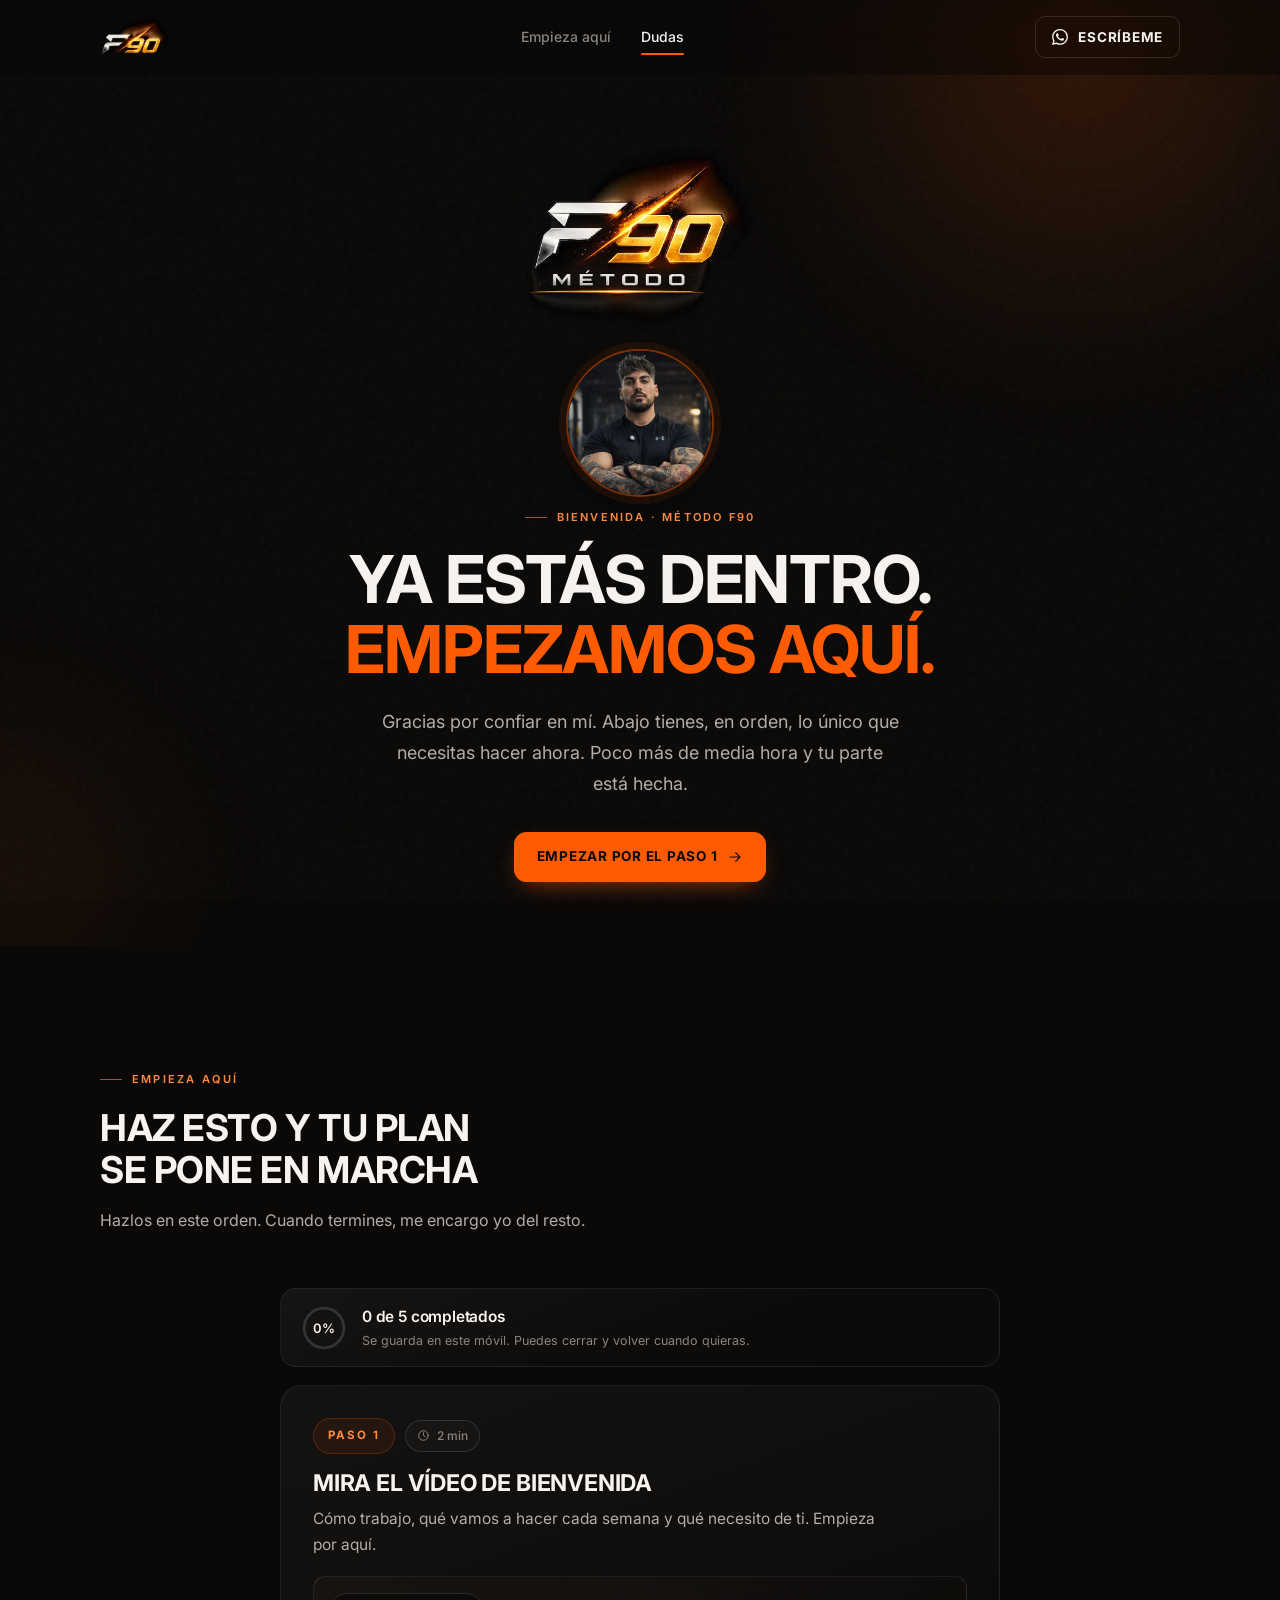
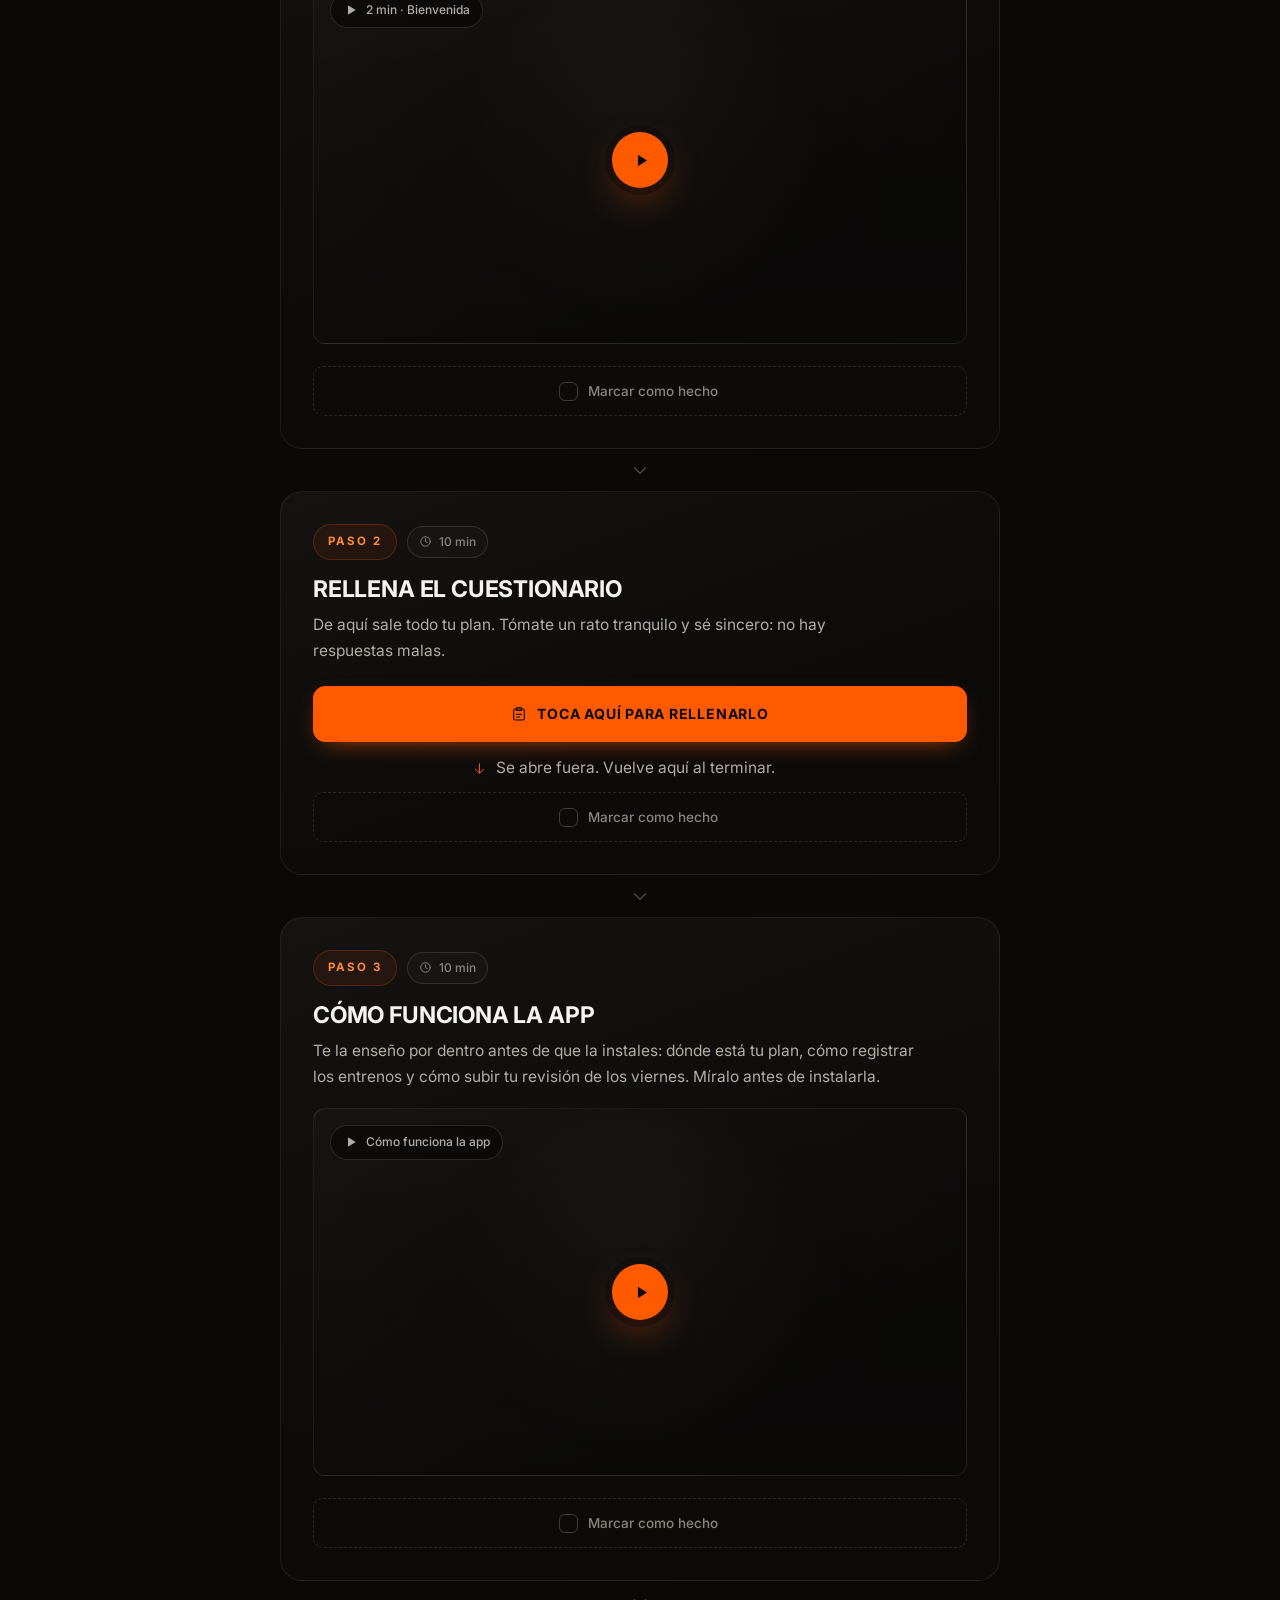
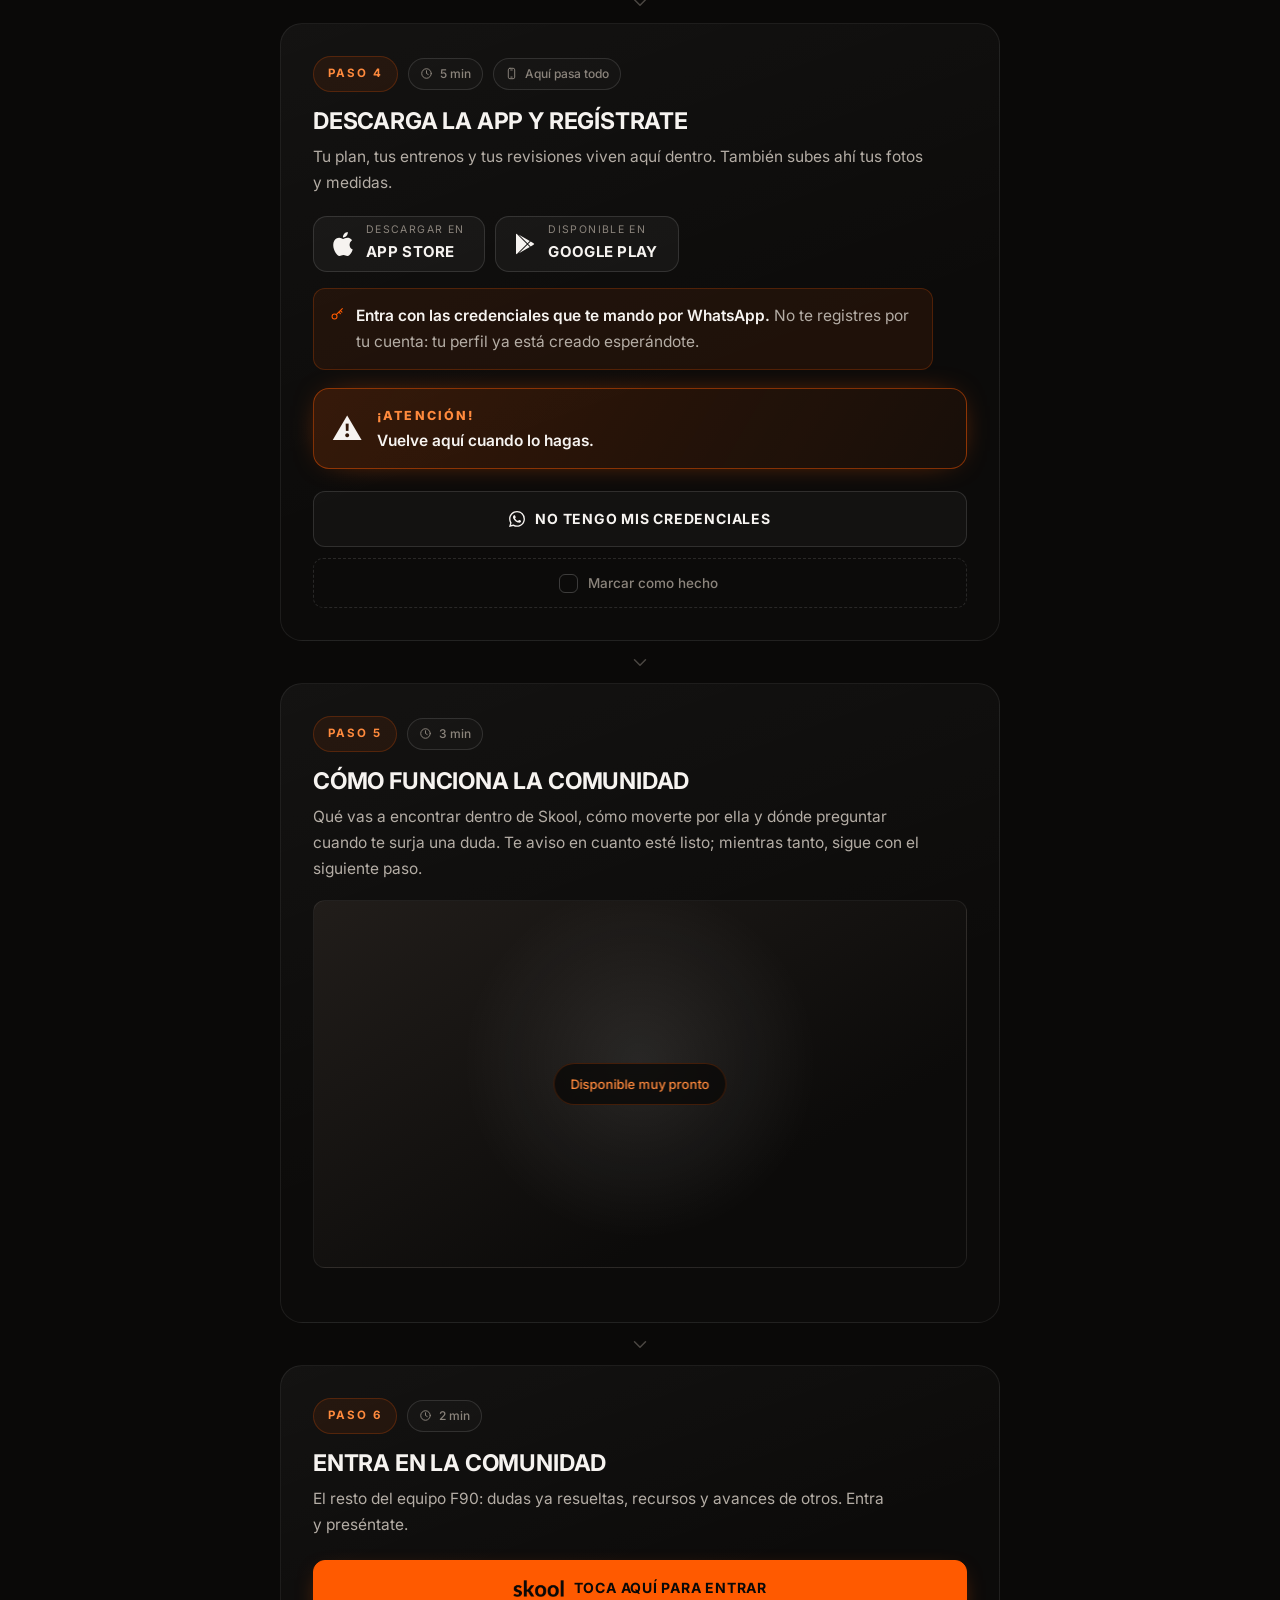
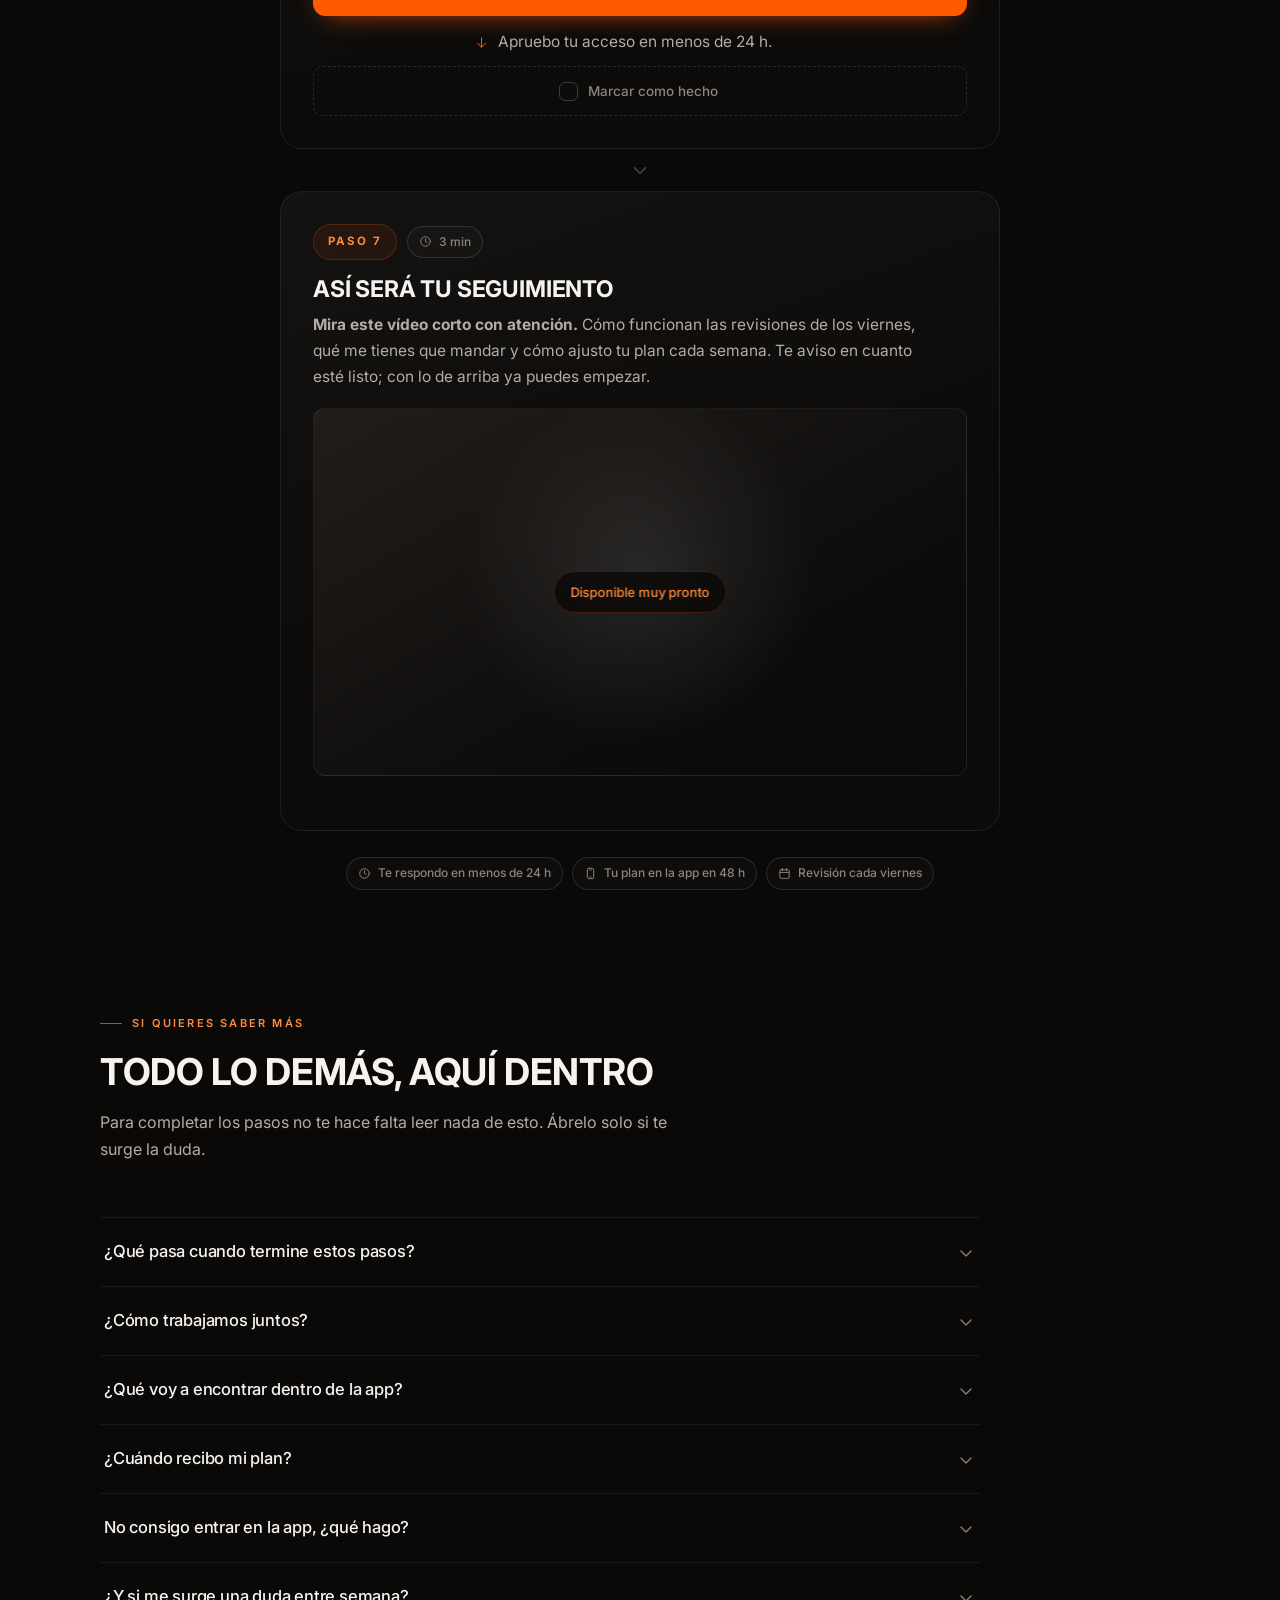
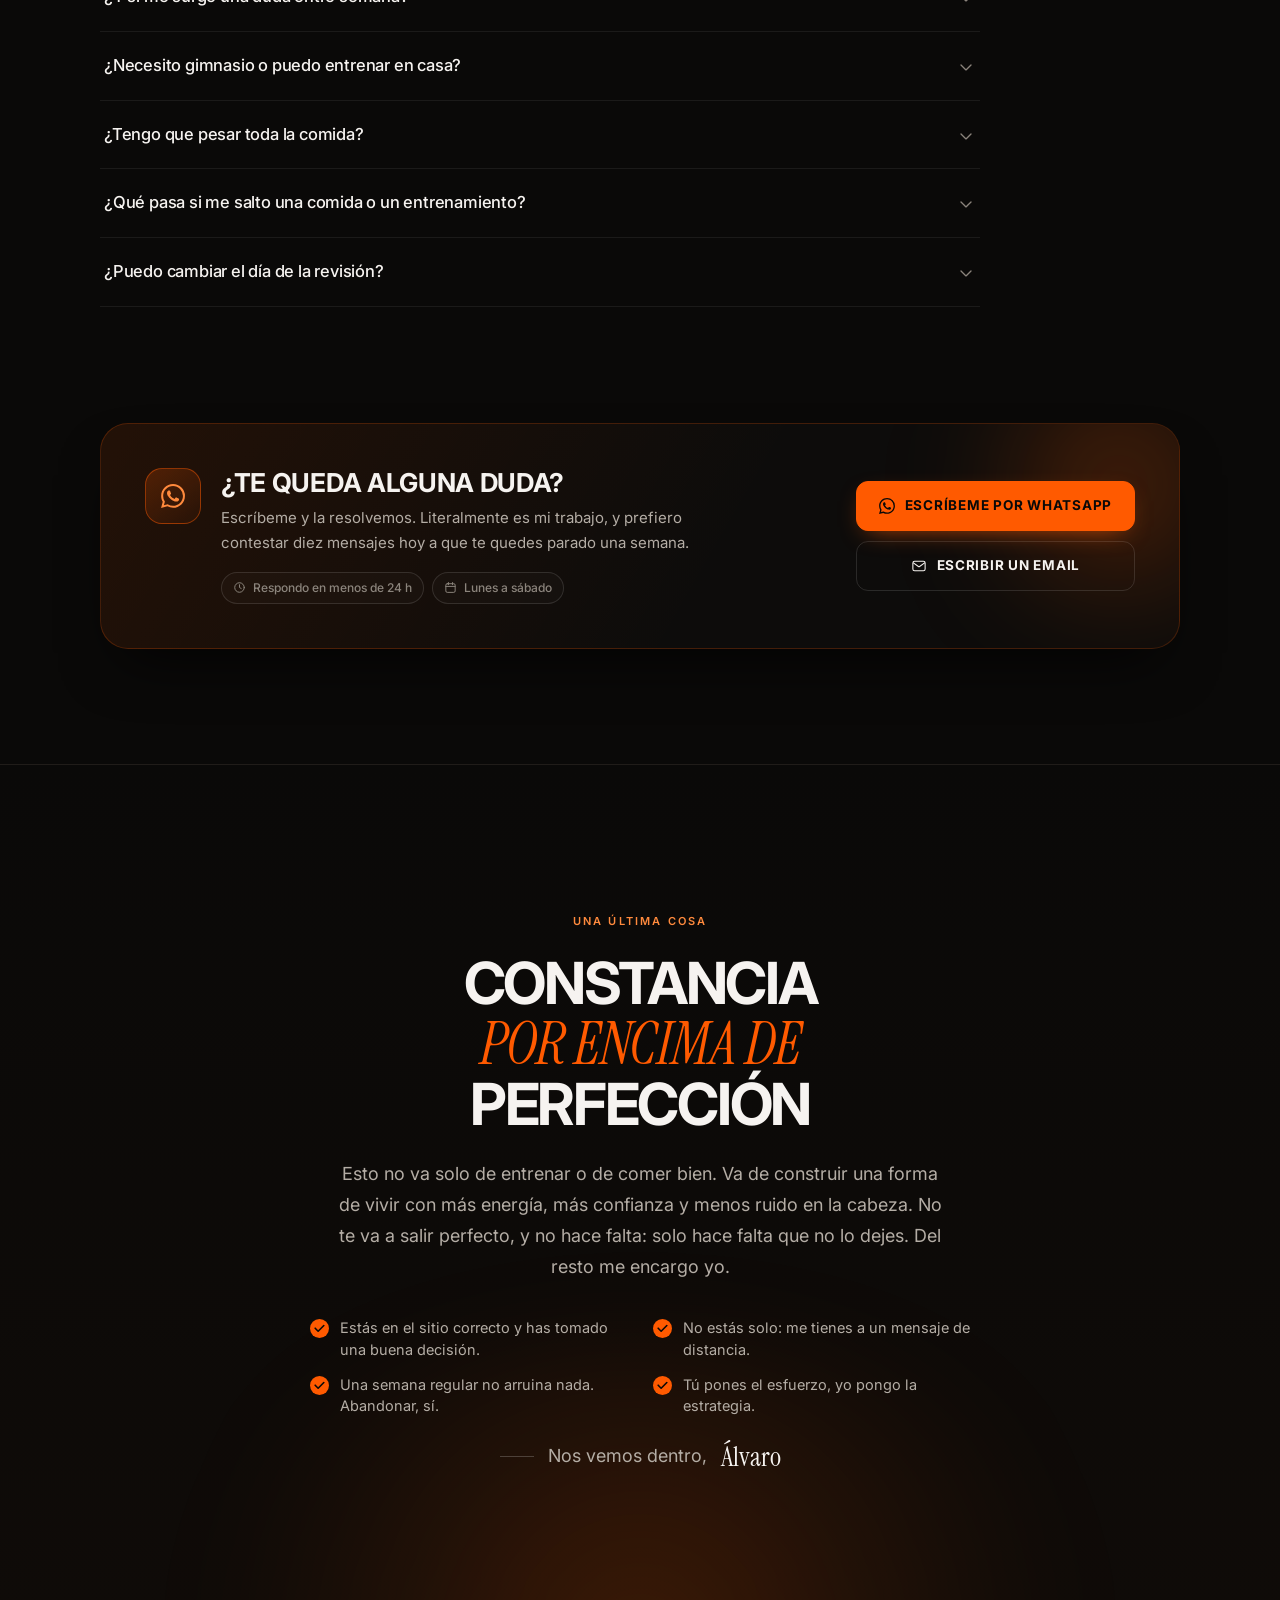
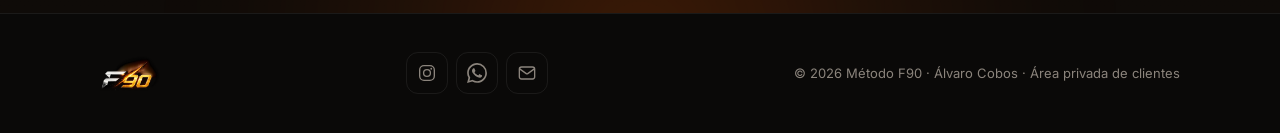
==== commit ecd42c27: "Publicar el vídeo de bienvenida y activar el WhatsApp - video: https://youtu.be/htR5N6o_WoI (se quit" ====
--- a/index.html
+++ b/index.html
@@ -1211,6 +1211,7 @@
               <p>
                 Te la enseño por dentro antes de que la instales: dónde está tu plan, cómo
                 registrar los entrenos y cómo subir tu revisión de los viernes.
+                <span data-cuando-listo>Míralo antes de instalarla.</span>
               </p>
 
               <a class="video-frame" href="#empieza" data-link="videoApp" aria-label="Reproducir el vídeo">
@@ -1301,7 +1302,7 @@
               <h3>Cómo funciona la comunidad</h3>
               <p>
                 Qué vas a encontrar dentro de Skool, cómo moverte por ella y dónde preguntar
-                cuando te surja una duda.
+                cuando te surja una duda. <span data-cuando-listo>Son tres minutos.</span>
               </p>
 
               <a class="video-frame" href="#empieza" data-link="videoComunidad" aria-label="Reproducir el vídeo">
@@ -1374,6 +1375,7 @@
               <p>
                 <b>Mira este vídeo corto con atención.</b> Cómo funcionan las revisiones de los
                 viernes, qué me tienes que mandar y cómo ajusto tu plan cada semana.
+                <span data-cuando-listo>Con esto ya lo tienes todo.</span>
               </p>
 
               <a class="video-frame" href="#empieza" data-link="videoSeguimiento" aria-label="Reproducir el vídeo">
@@ -1634,9 +1636,9 @@
        así que nunca se queda un botón roto.
        =============================================================== */
     var ENLACES = {
-      whatsapp:     '',   // TU NÚMERO, p. ej. 'https://wa.me/34600000000'
+      whatsapp:     'https://wa.me/34633164871',
       cuestionario: 'https://forms.gle/TtWAcpyBurS5vMw39',
-      video:        '',   // vídeo de bienvenida (YouTube, Vimeo, Loom...)
+      video:        'https://youtu.be/htR5N6o_WoI',
       videoApp:     'https://youtu.be/7YInicFZphg',
       videoComunidad:   '', // vídeo explicando cómo funciona la comunidad
       videoSeguimiento: '', // vídeo explicando cómo será el seguimiento
@@ -1744,7 +1746,13 @@
       if ((ENLACES[paso.getAttribute('data-needs')] || '').trim()) return;
 
       var frase = paso.querySelector('[data-cuando-listo]');
-      if (frase) frase.textContent = 'Te aviso en cuanto esté listo; mientras tanto, sigue con el siguiente paso.';
+      if (frase) {
+        // En el último paso no hay "siguiente paso" al que mandar a nadie.
+        var todos = document.querySelectorAll('.step');
+        frase.textContent = paso === todos[todos.length - 1]
+          ? 'Te aviso en cuanto esté listo; con lo de arriba ya puedes empezar.'
+          : 'Te aviso en cuanto esté listo; mientras tanto, sigue con el siguiente paso.';
+      }
 
       var casilla = paso.querySelector('[data-check]');
       if (!casilla) return;
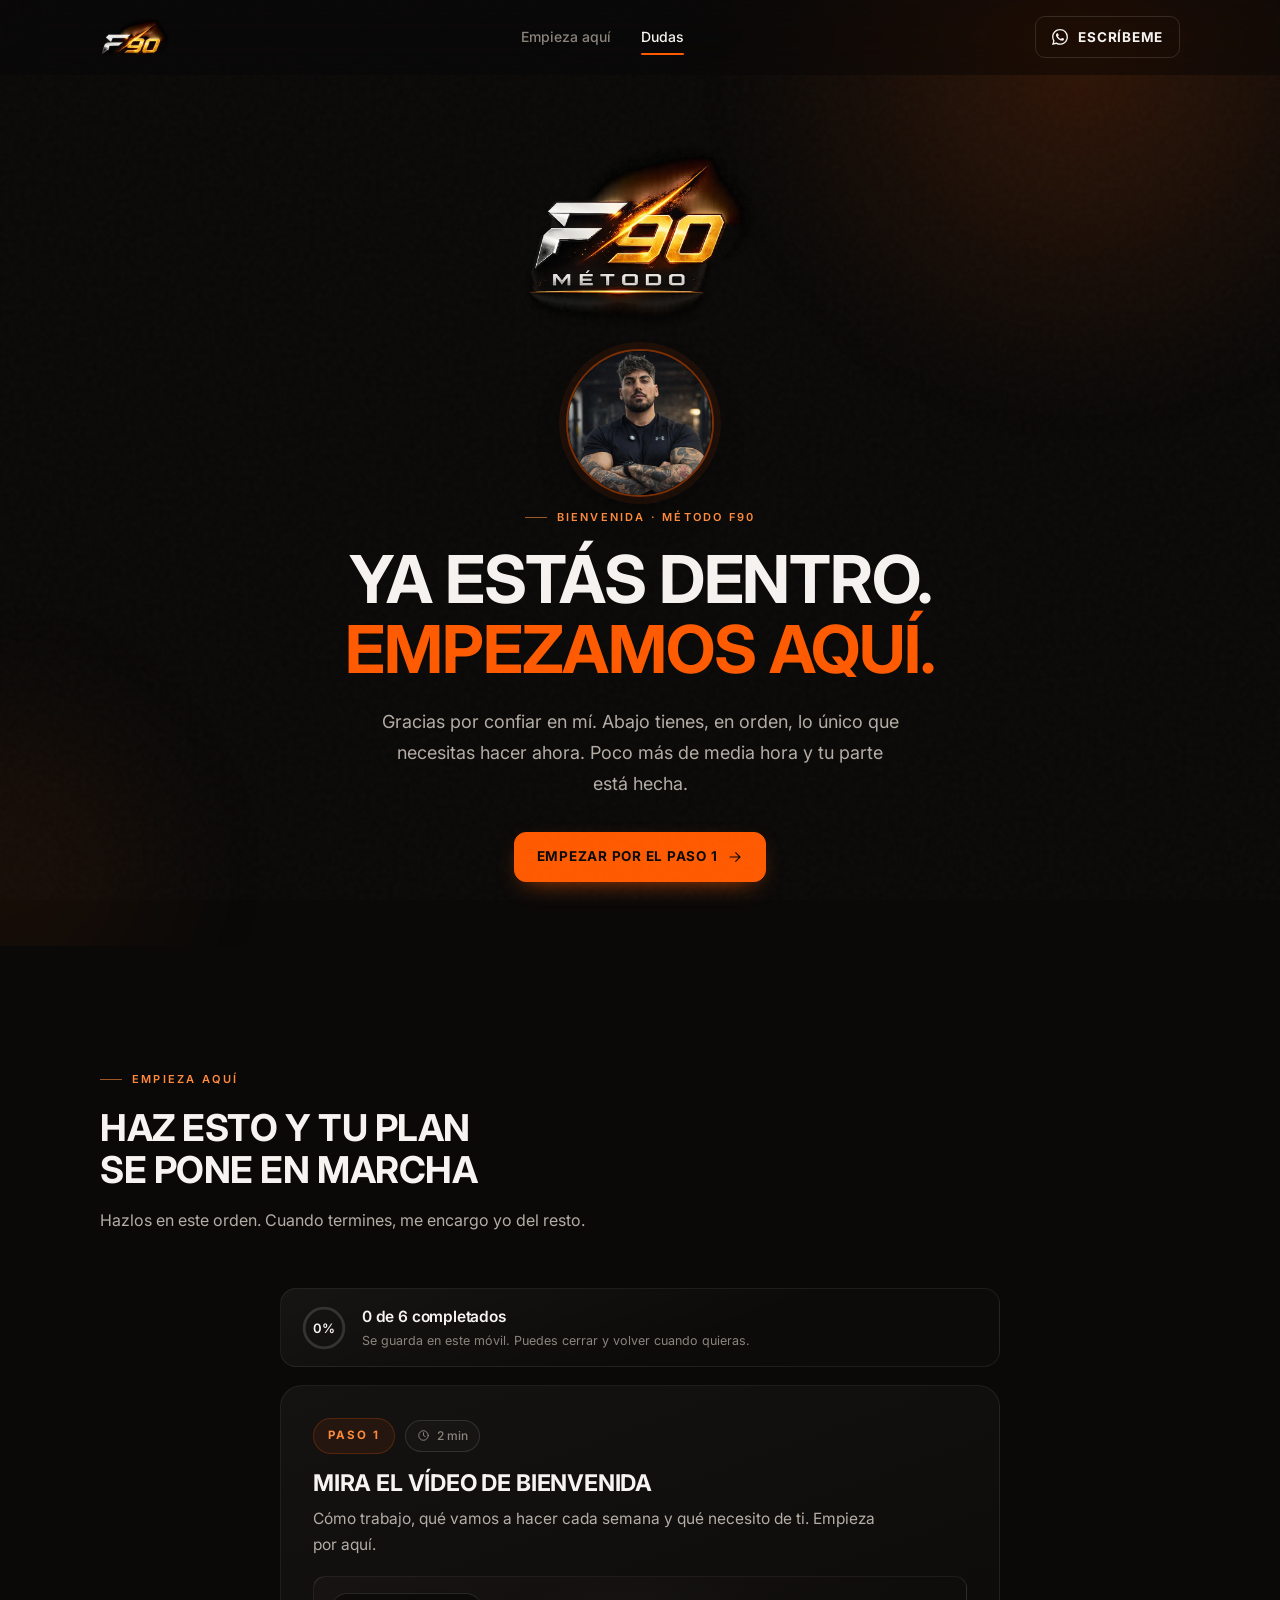
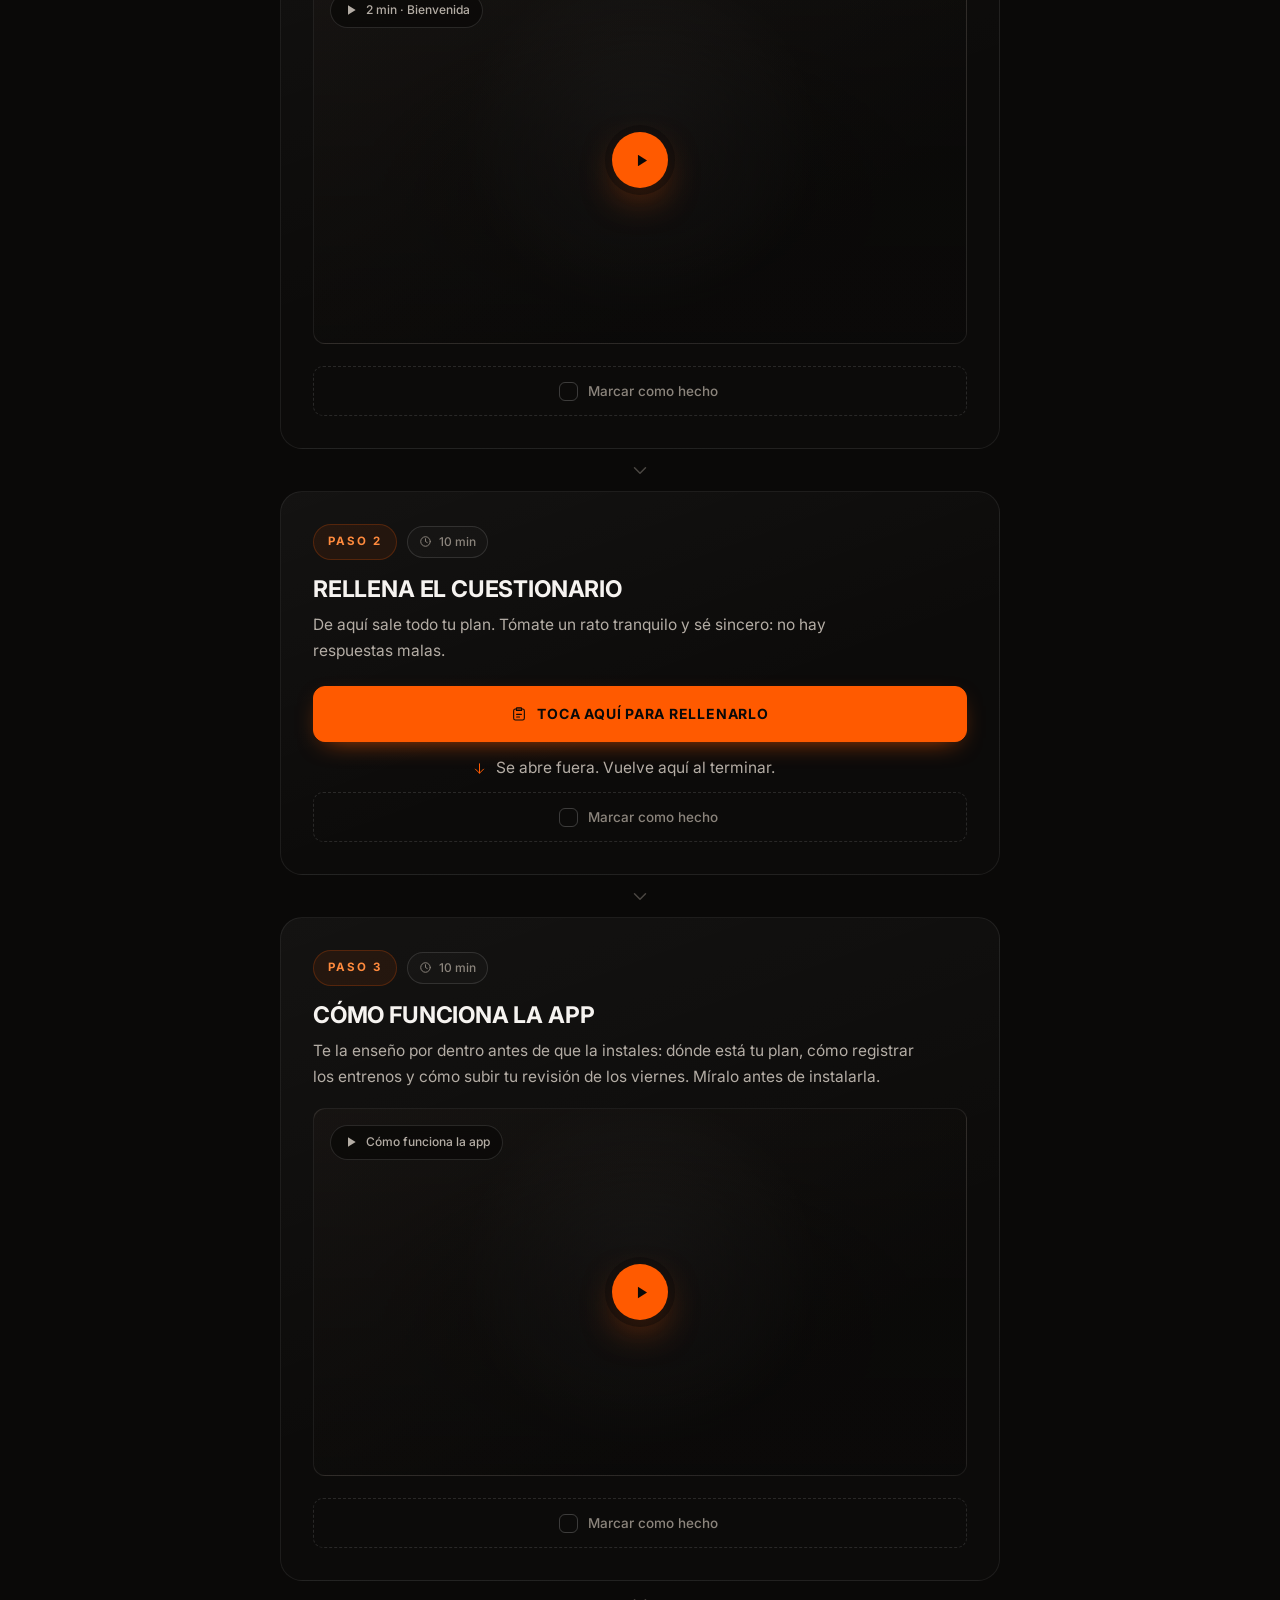
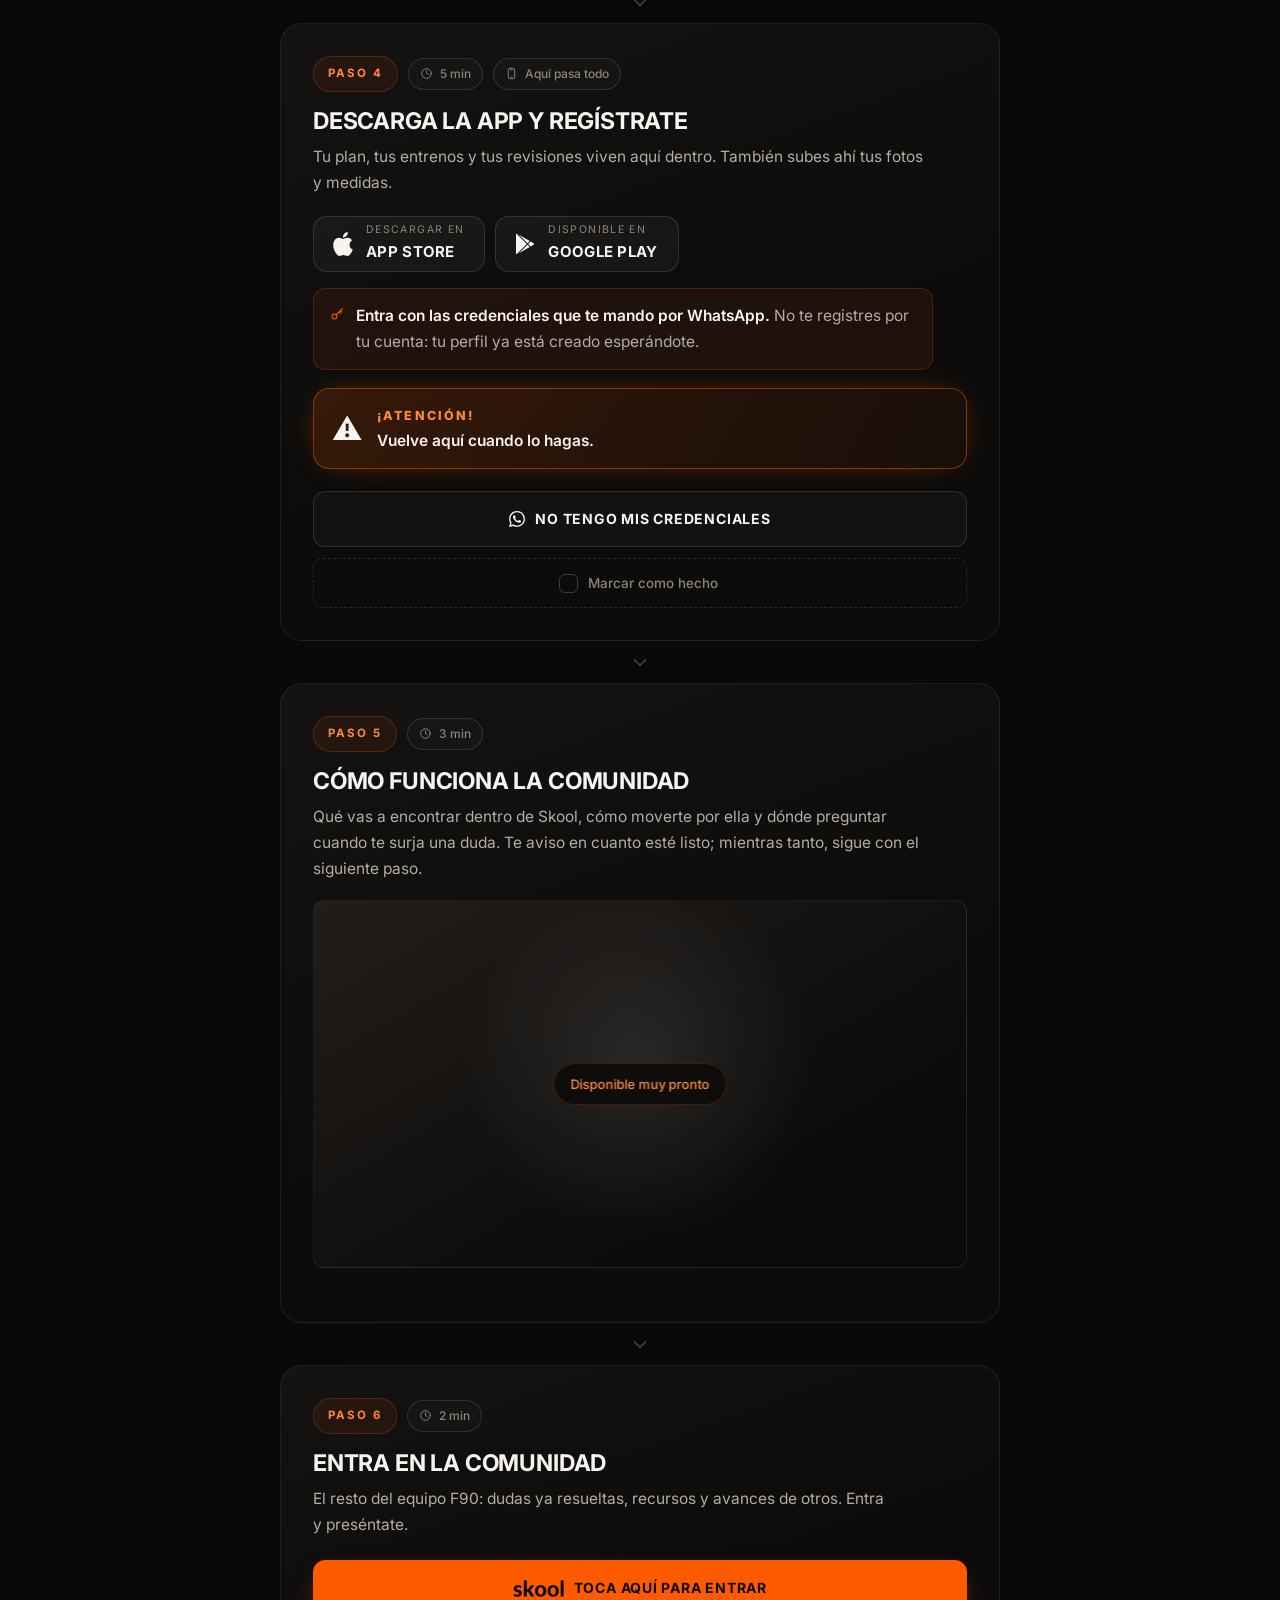
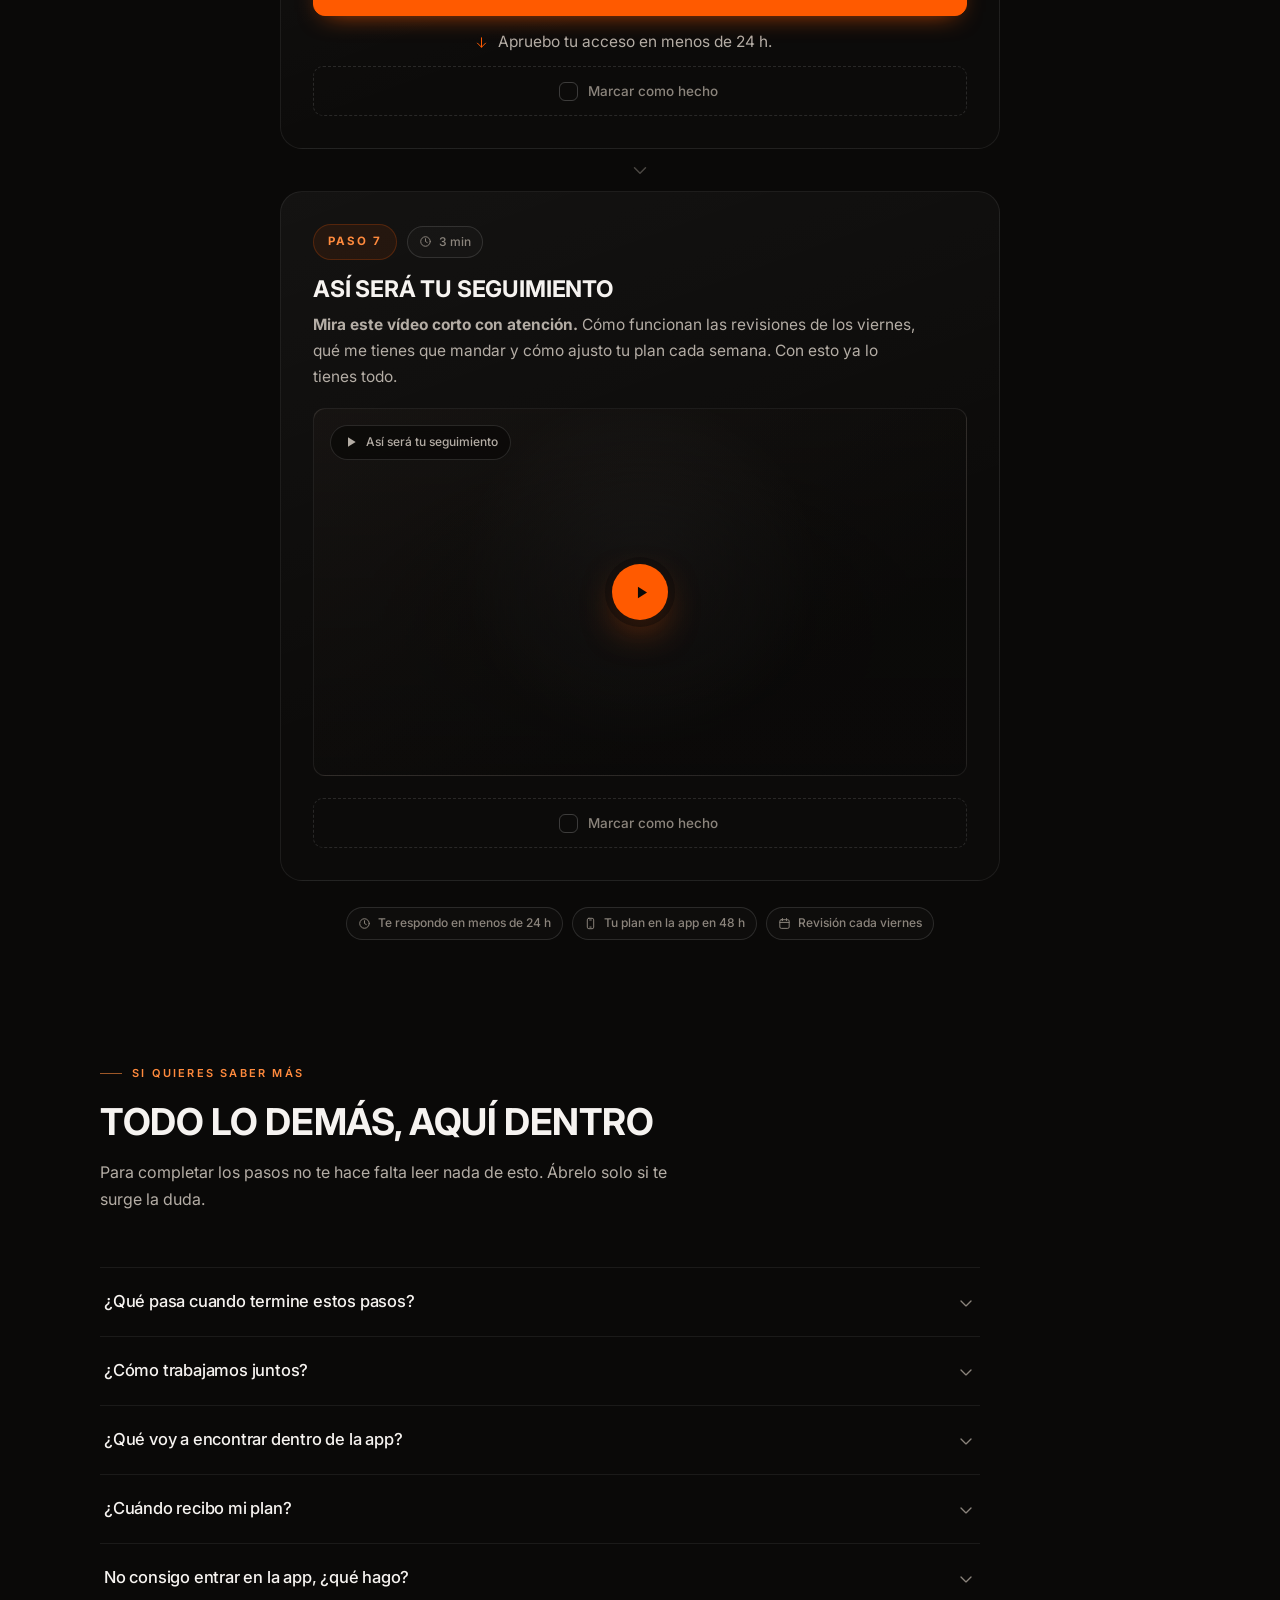
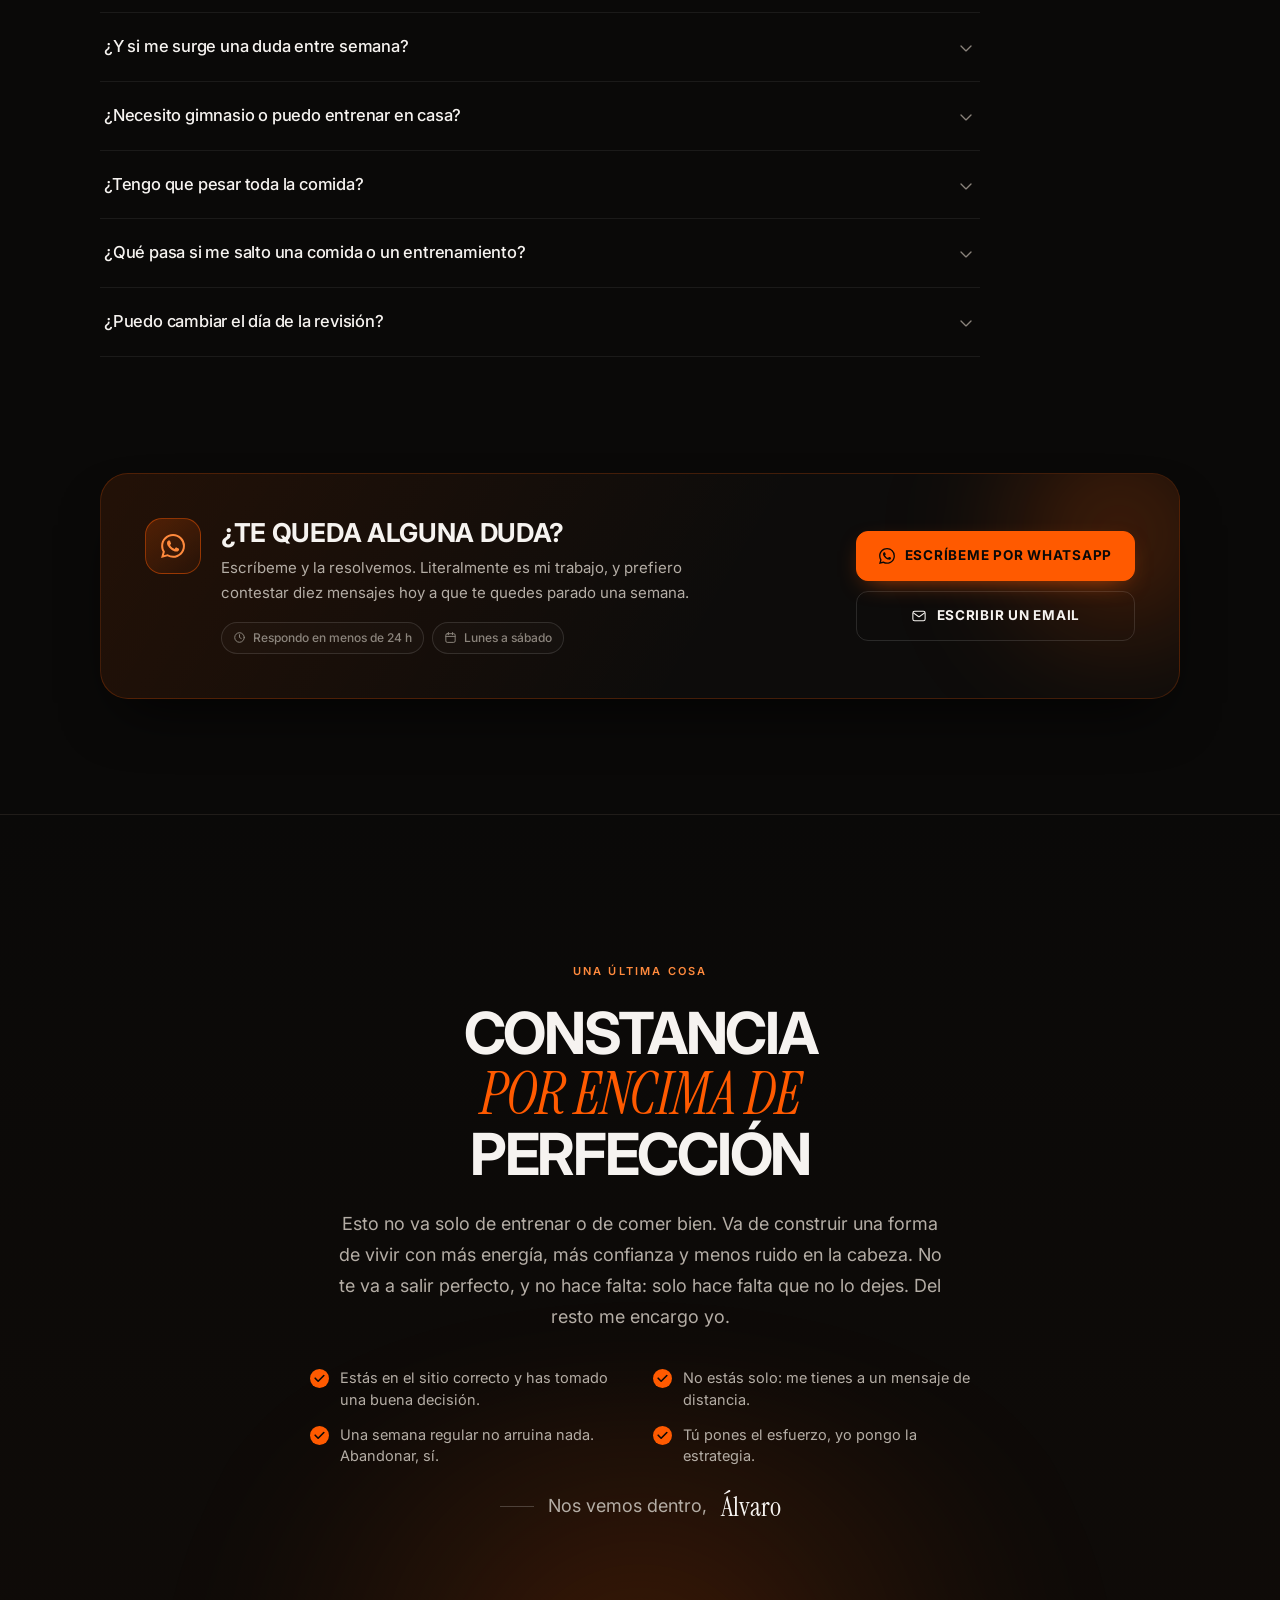
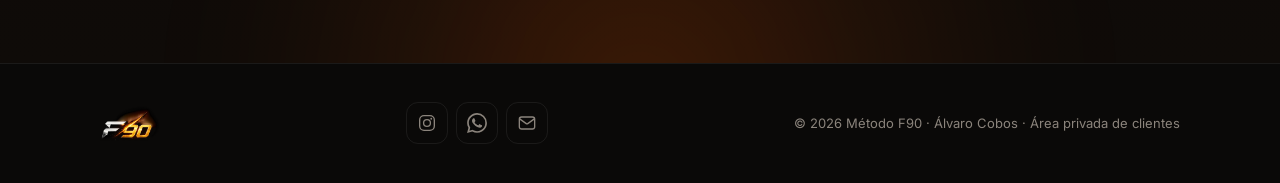
==== commit 0f4c370d: "Cambiar el vídeo de bienvenida y publicar el del seguimiento - video: pasa a https://youtu.be/5Rv5zh" ====
--- a/index.html
+++ b/index.html
@@ -1638,10 +1638,10 @@
     var ENLACES = {
       whatsapp:     'https://wa.me/34633164871',
       cuestionario: 'https://forms.gle/TtWAcpyBurS5vMw39',
-      video:        'https://youtu.be/htR5N6o_WoI',
+      video:        'https://youtu.be/5Rv5zhMal58',
       videoApp:     'https://youtu.be/7YInicFZphg',
       videoComunidad:   '', // vídeo explicando cómo funciona la comunidad
-      videoSeguimiento: '', // vídeo explicando cómo será el seguimiento
+      videoSeguimiento: 'https://youtu.be/JJ4iA-hEy8Y',
       ios:          'https://apps.apple.com/es/app/fuelier/id6766125388',
       android:      'https://play.google.com/store/apps/details?id=com.fuelier.app',
       comunidad:    'https://www.skool.com/metodo-f90-4470/about',
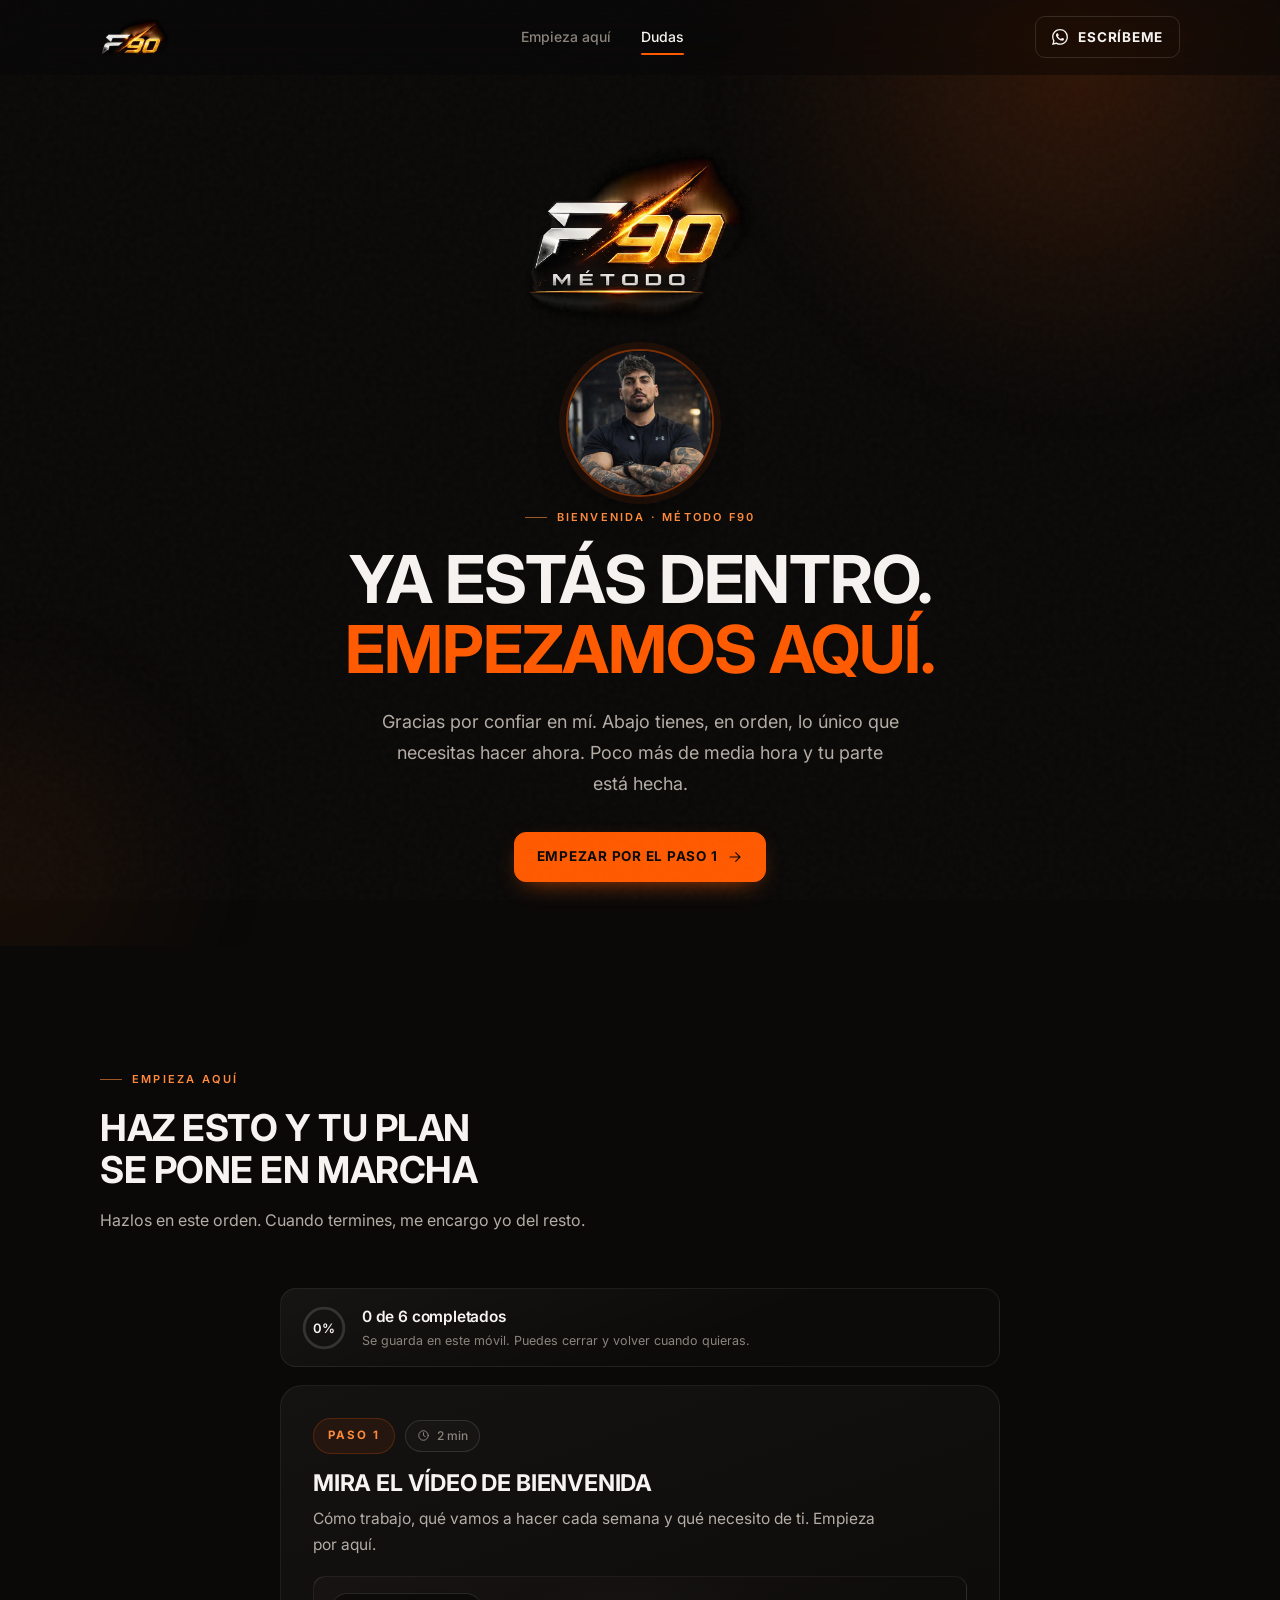
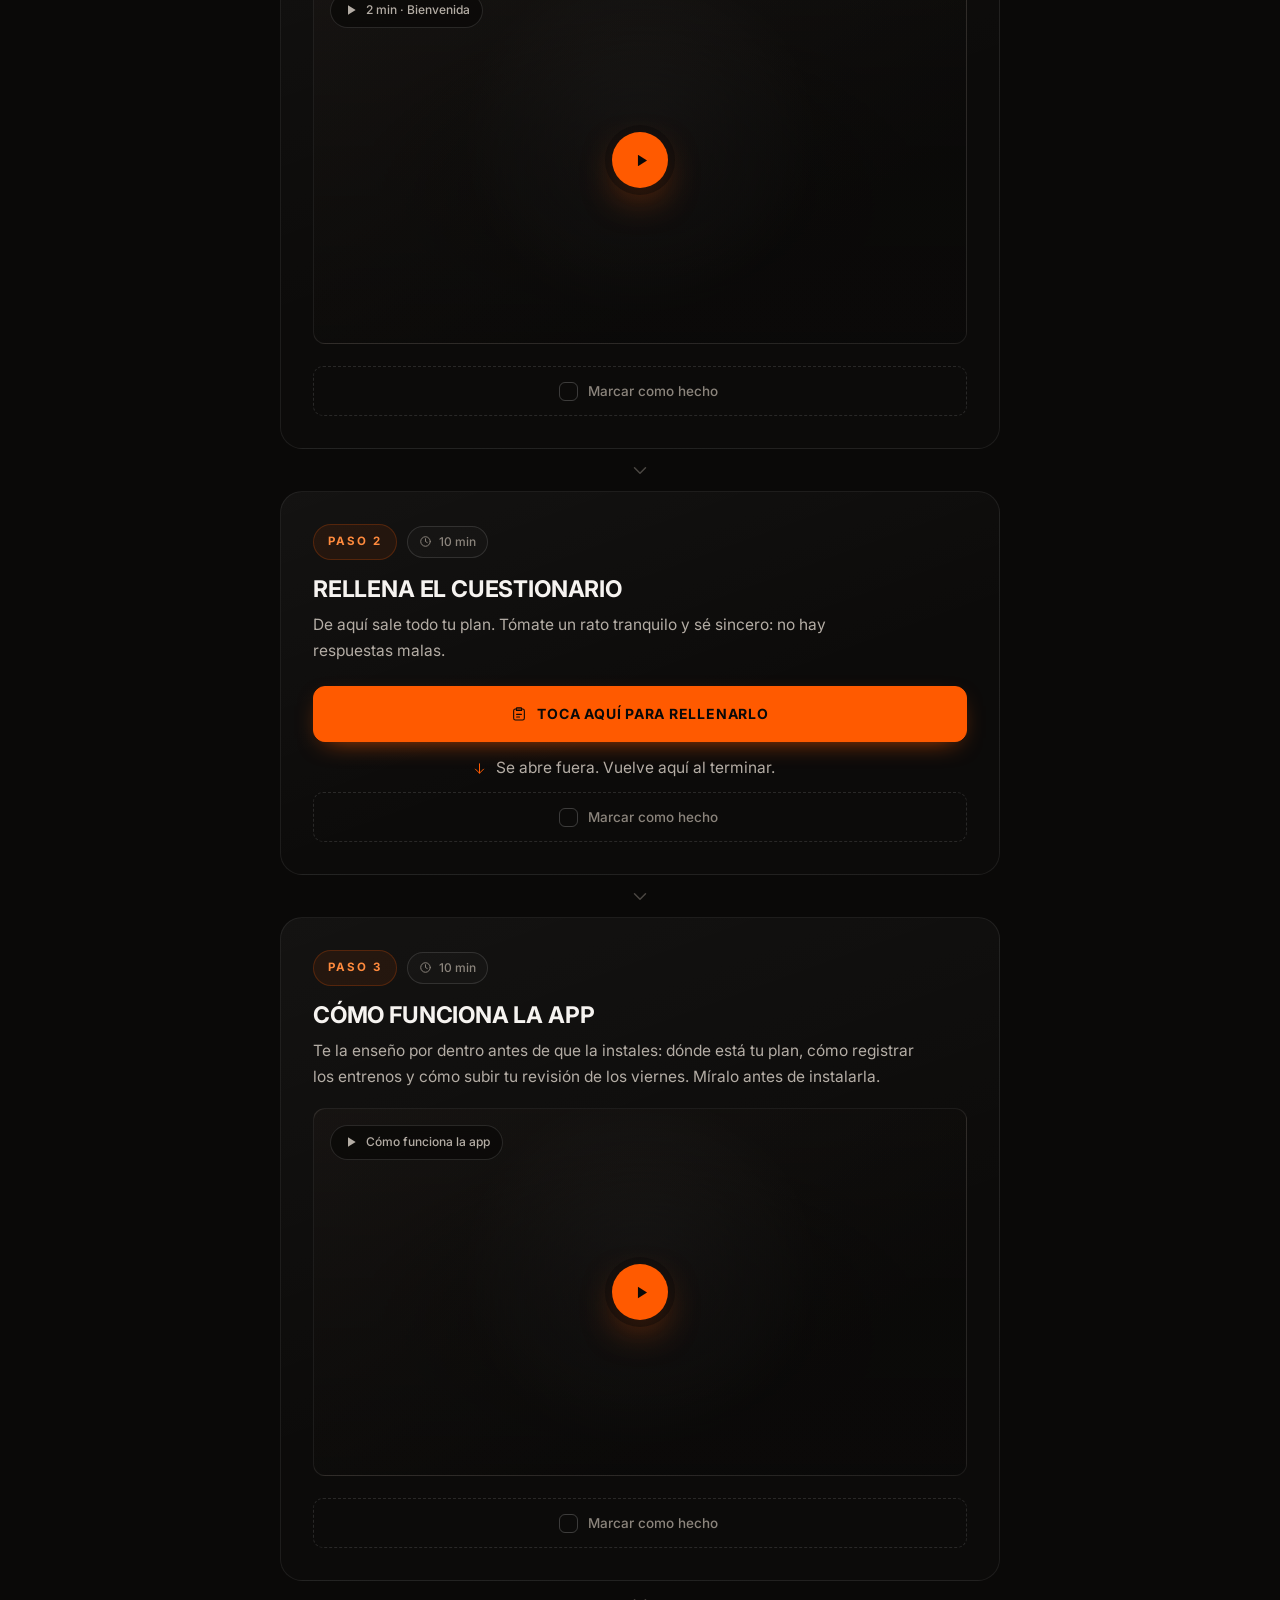
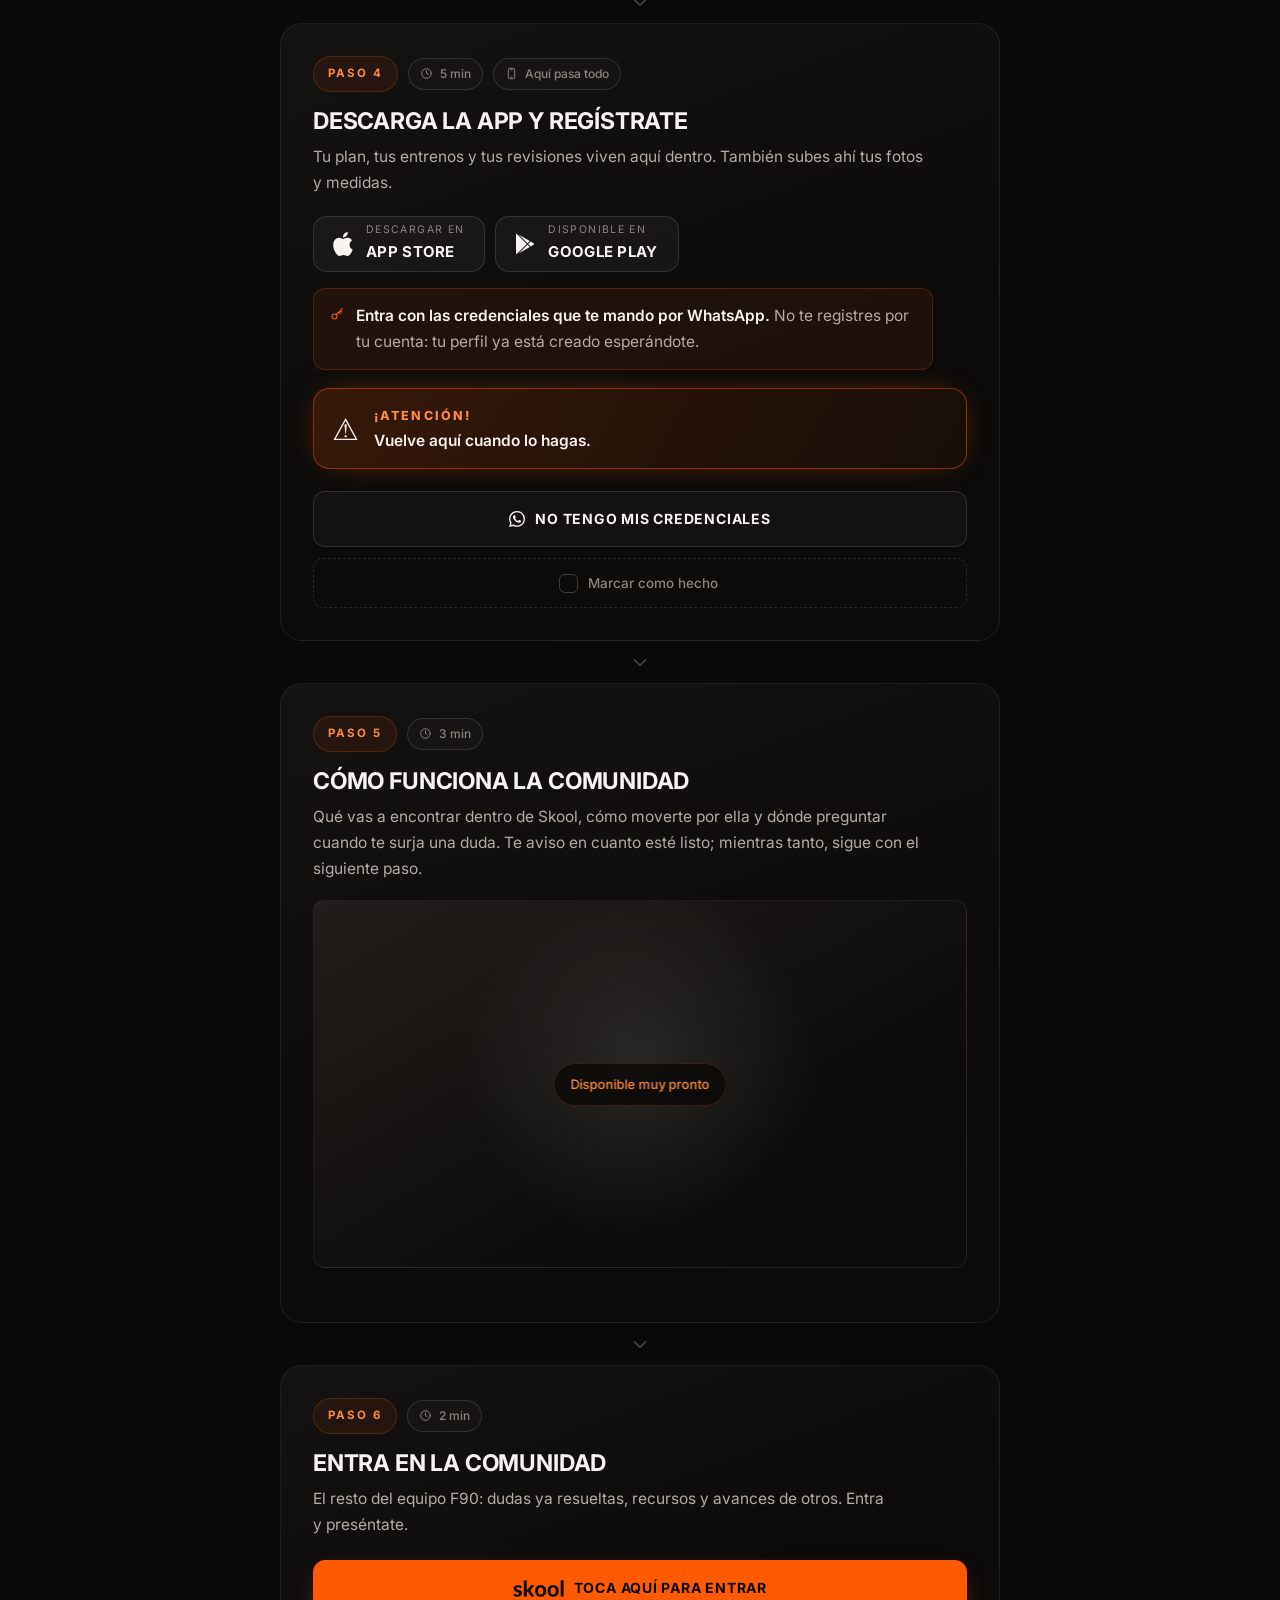
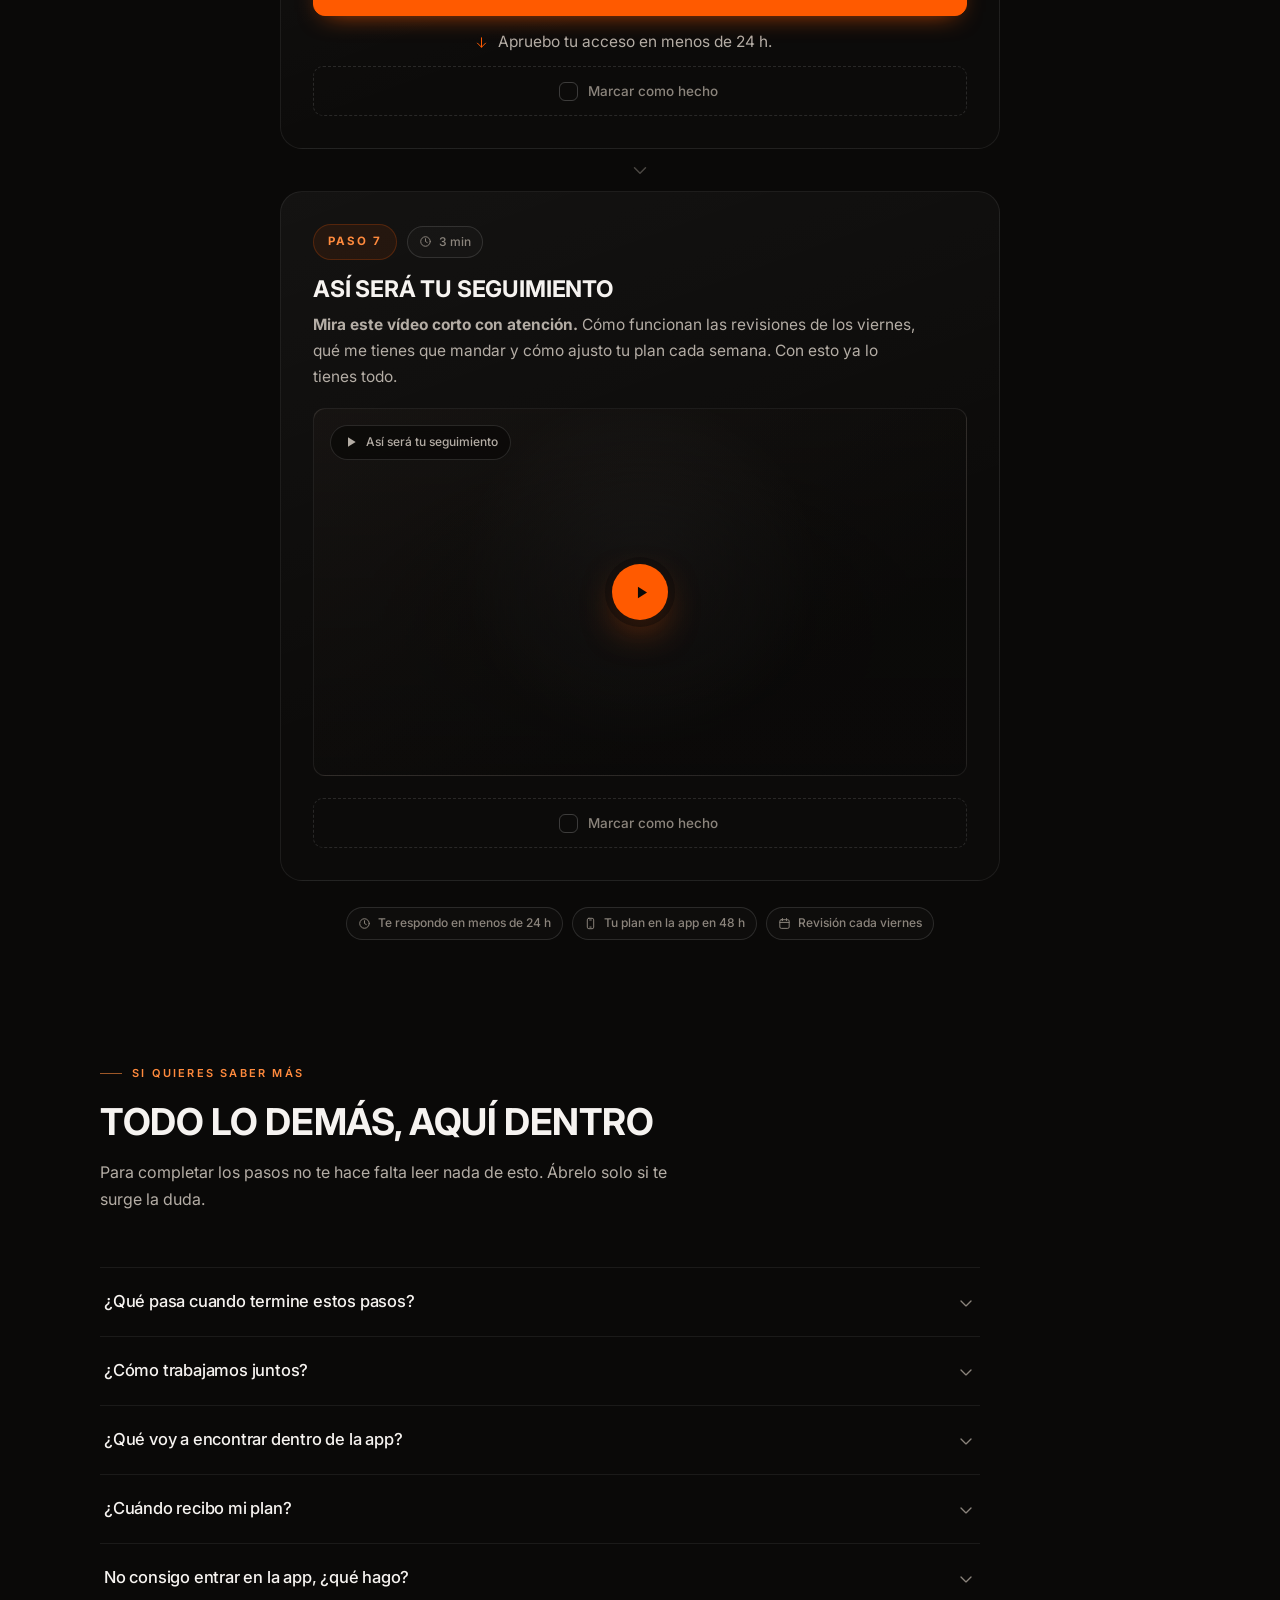
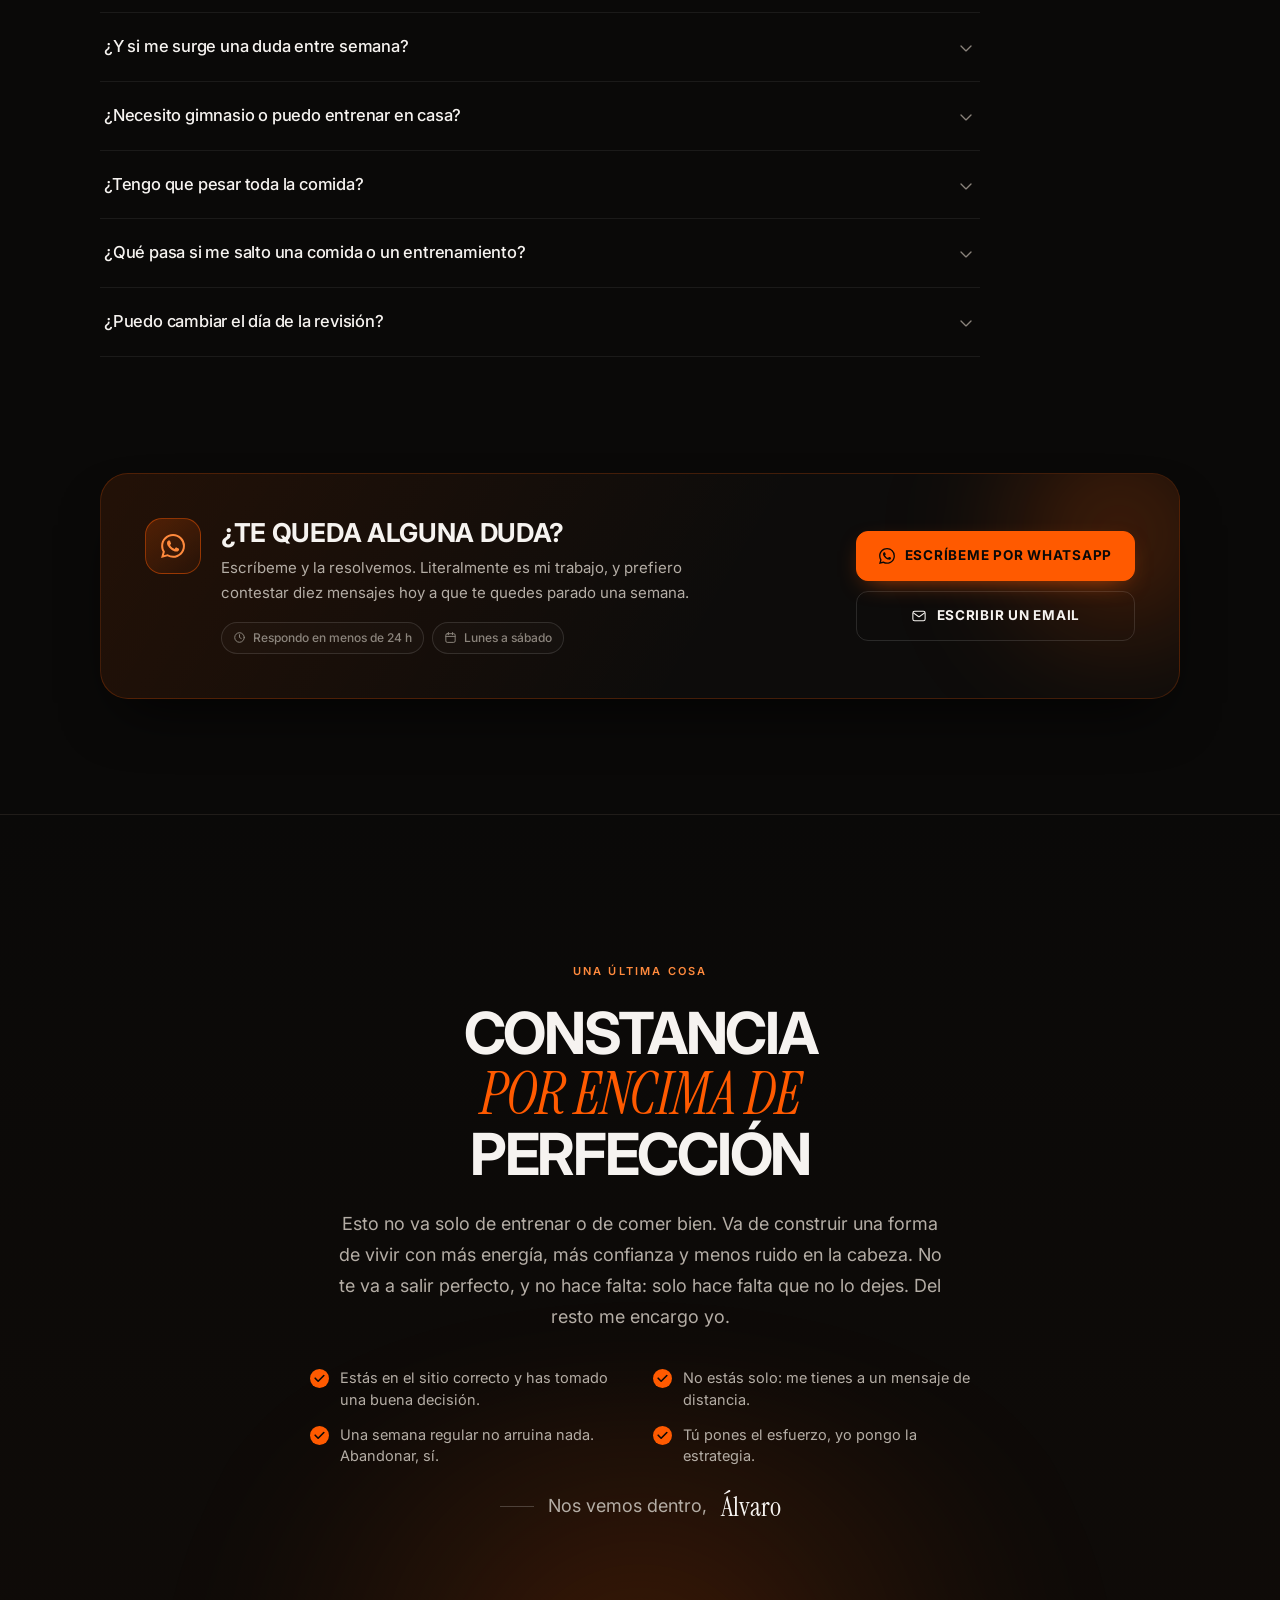
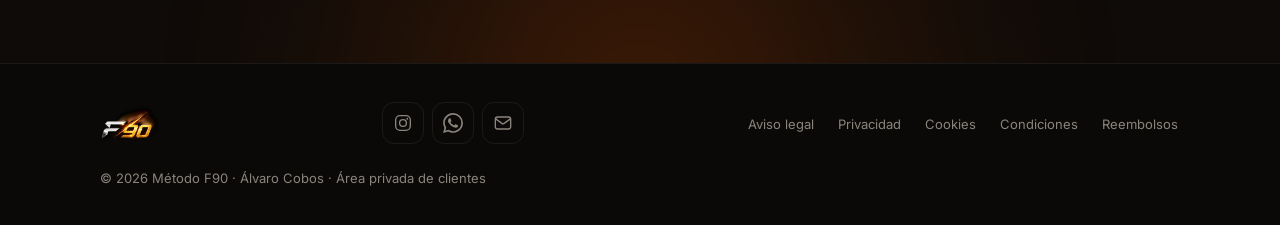
==== commit 08a89f33: "Añadir páginas legales y quitar la transferencia de datos a Google Fonts El riesgo medible de la web" ====
--- a/index.html
+++ b/index.html
@@ -48,9 +48,29 @@
   <link rel="preload" as="image" href="assets/logo-f90.webp" type="image/webp" fetchpriority="high" />
   <link rel="preload" as="image" href="assets/logo-f90-mark.webp" type="image/webp" />
 
-  <link rel="preconnect" href="https://fonts.googleapis.com" />
-  <link rel="preconnect" href="https://fonts.gstatic.com" crossorigin />
-  <link rel="stylesheet" href="https://fonts.googleapis.com/css2?family=Inter:opsz,wght@14..32,400..800&family=Instrument+Serif:ital@0;1&display=swap" />
+  <!-- Tipografías alojadas aquí mismo, no en los servidores de Google.
+       Cargarlas desde Google envía la IP del visitante a un tercero antes de
+       que haya consentido nada. Ambas son SIL Open Font License, que permite
+       expresamente alojarlas. Sólo el subconjunto latino: es lo único que usa
+       esta página. -->
+  <style>
+    @font-face{
+      font-family:'Inter';font-style:normal;font-weight:400 800;font-display:swap;
+      src:url(assets/fonts/inter-latin.woff2) format('woff2');
+      unicode-range:U+0000-00FF,U+0131,U+0152-0153,U+02BB-02BC,U+02C6,U+02DA,U+02DC,U+0304,U+0308,U+0329,U+2000-206F,U+20AC,U+2122,U+2191,U+2193,U+2212,U+2215,U+FEFF,U+FFFD;
+    }
+    @font-face{
+      font-family:'Instrument Serif';font-style:normal;font-weight:400;font-display:swap;
+      src:url(assets/fonts/instrument-serif-latin.woff2) format('woff2');
+      unicode-range:U+0000-00FF,U+0131,U+0152-0153,U+02BB-02BC,U+02C6,U+02DA,U+02DC,U+0304,U+0308,U+0329,U+2000-206F,U+20AC,U+2122,U+2191,U+2193,U+2212,U+2215,U+FEFF,U+FFFD;
+    }
+    @font-face{
+      font-family:'Instrument Serif';font-style:italic;font-weight:400;font-display:swap;
+      src:url(assets/fonts/instrument-serif-italic-latin.woff2) format('woff2');
+      unicode-range:U+0000-00FF,U+0131,U+0152-0153,U+02BB-02BC,U+02C6,U+02DA,U+02DC,U+0304,U+0308,U+0329,U+2000-206F,U+20AC,U+2122,U+2191,U+2193,U+2212,U+2215,U+FEFF,U+FFFD;
+    }
+  </style>
+  <link rel="preload" href="assets/fonts/inter-latin.woff2" as="font" type="font/woff2" crossorigin />
 
   <style>
     /* ==========================================================================
@@ -758,6 +778,18 @@
       transition:all var(--fast);
     }
     .footer-social a:hover{color:var(--text);border-color:var(--line-3);background:rgba(255,255,255,.05)}
+    /* Enlaces legales: presentes y accesibles, pero sin pelearse con el pie. */
+    .footer-legal{
+      display:flex;flex-wrap:wrap;justify-content:center;gap:0 20px;
+      margin-top:2px;
+    }
+    .footer-legal a{
+      color:var(--text-3);font-size:13px;text-decoration:none;
+      /* Área táctil cómoda: el texto es pequeño, el objetivo no debe serlo. */
+      display:inline-flex;align-items:center;min-height:40px;padding:0 2px;
+      border-bottom:1px solid transparent;transition:color var(--fast),border-color var(--fast);
+    }
+    .footer-legal a:hover{color:var(--text-2);border-bottom-color:var(--line-3)}
     .footer-copy{color:var(--text-3);font-size:13px}
 
     /* ==========================================================================
@@ -1178,7 +1210,8 @@
               <p>De aquí sale todo tu plan. Tómate un rato tranquilo y sé sincero: no hay respuestas malas.</p>
 
               <div class="step-actions">
-                <a class="btn btn--primary" href="https://forms.gle/TtWAcpyBurS5vMw39" target="_blank" rel="noopener noreferrer" data-link="cuestionario">
+                <a class="btn btn--primary" href="https://forms.gle/TtWAcpyBurS5vMw39" target="_blank" rel="noopener noreferrer" data-link="cuestionario"
+                   aria-label="Rellenar el cuestionario de bienvenida (se abre en otra pestaña)">
                   <svg class="ico ico--sm" aria-hidden="true"><use href="#i-clipboard"/></svg>
                   Toca aquí para rellenarlo
                 </a>
@@ -1339,7 +1372,8 @@
               <p>El resto del equipo F90: dudas ya resueltas, recursos y avances de otros. Entra y preséntate.</p>
 
               <div class="step-actions">
-                <a class="btn btn--primary" href="https://www.skool.com/metodo-f90-4470/about" target="_blank" rel="noopener noreferrer" data-link="comunidad">
+                <a class="btn btn--primary" href="https://www.skool.com/metodo-f90-4470/about" target="_blank" rel="noopener noreferrer" data-link="comunidad"
+                   aria-label="Entrar en la comunidad de Skool (se abre en otra pestaña)">
                   <picture>
                     <source srcset="assets/skool-ink.webp" type="image/webp" />
                     <img class="btn-logo" src="assets/skool-ink.png" alt="Skool" width="300" height="101" decoding="async" />
@@ -1596,6 +1630,14 @@
         <a href="mailto:alvarocobos1995@gmail.com" aria-label="Email"><svg class="ico" aria-hidden="true"><use href="#i-mail"/></svg></a>
       </div>
 
+      <nav class="footer-legal" aria-label="Información legal">
+        <a href="legal/aviso-legal.html">Aviso legal</a>
+        <a href="legal/privacidad.html">Privacidad</a>
+        <a href="legal/cookies.html">Cookies</a>
+        <a href="legal/condiciones.html">Condiciones</a>
+        <a href="legal/reembolsos.html">Reembolsos</a>
+      </nav>
+
       <p class="footer-copy">© 2026 Método F90 · Álvaro Cobos · Área privada de clientes</p>
     </div>
   </footer>
@@ -1700,19 +1742,33 @@
       if (!id) return;
       marco.classList.add('is-yt');
 
-      // Portada real. Si el vídeo no tiene versión grande se cae a la normal;
-      // si tampoco carga, queda el fondo de siempre y no se nota nada.
+      // Portada real. YouTube no genera todos los tamaños para todos los vídeos,
+      // y la grande tarda un rato en aparecer después de subirlo, así que se
+      // prueban por orden de calidad hasta que una carga de verdad.
+      // Primero una portada propia, si existe: assets/portada-<clave>.jpg.
+      // Con ella, la página no contacta con ningún servidor ajeno hasta que el
+      // cliente pulsa play. Si no está, se recurre a la de YouTube.
+      var PORTADAS = ['assets/portada-' + marco.getAttribute('data-link') + '.jpg'].concat(
+        ['maxresdefault', 'sddefault', 'hqdefault', 'mqdefault'].map(function (tam) {
+          return 'https://i.ytimg.com/vi/' + id + '/' + tam + '.jpg';
+        })
+      );
       var mini = new Image();
       mini.className = 'video-thumb';
       mini.alt = '';
       mini.loading = 'lazy';
       mini.decoding = 'async';
-      mini.onerror = function () {
-        if (mini.getAttribute('data-alt')) { mini.remove(); return; }
-        mini.setAttribute('data-alt', '1');
-        mini.src = 'https://i.ytimg.com/vi/' + id + '/hqdefault.jpg';
-      };
-      mini.src = 'https://i.ytimg.com/vi/' + id + '/maxresdefault.jpg';
+      var intento = 0;
+      function siguientePortada() {
+        // Agotadas todas: queda el fondo oscuro de siempre y no se nota nada.
+        if (intento >= PORTADAS.length) { mini.remove(); return; }
+        mini.src = PORTADAS[intento++];
+      }
+      mini.onerror = siguientePortada;
+      // Cuando a un vídeo le falta un tamaño, YouTube no siempre da un 404: a
+      // veces responde con una imagen gris de 120x90. Eso no es una miniatura.
+      mini.onload = function () { if (mini.naturalWidth <= 120) siguientePortada(); };
+      siguientePortada();
       marco.insertBefore(mini, marco.firstChild);
 
       marco.addEventListener('click', function (ev) {
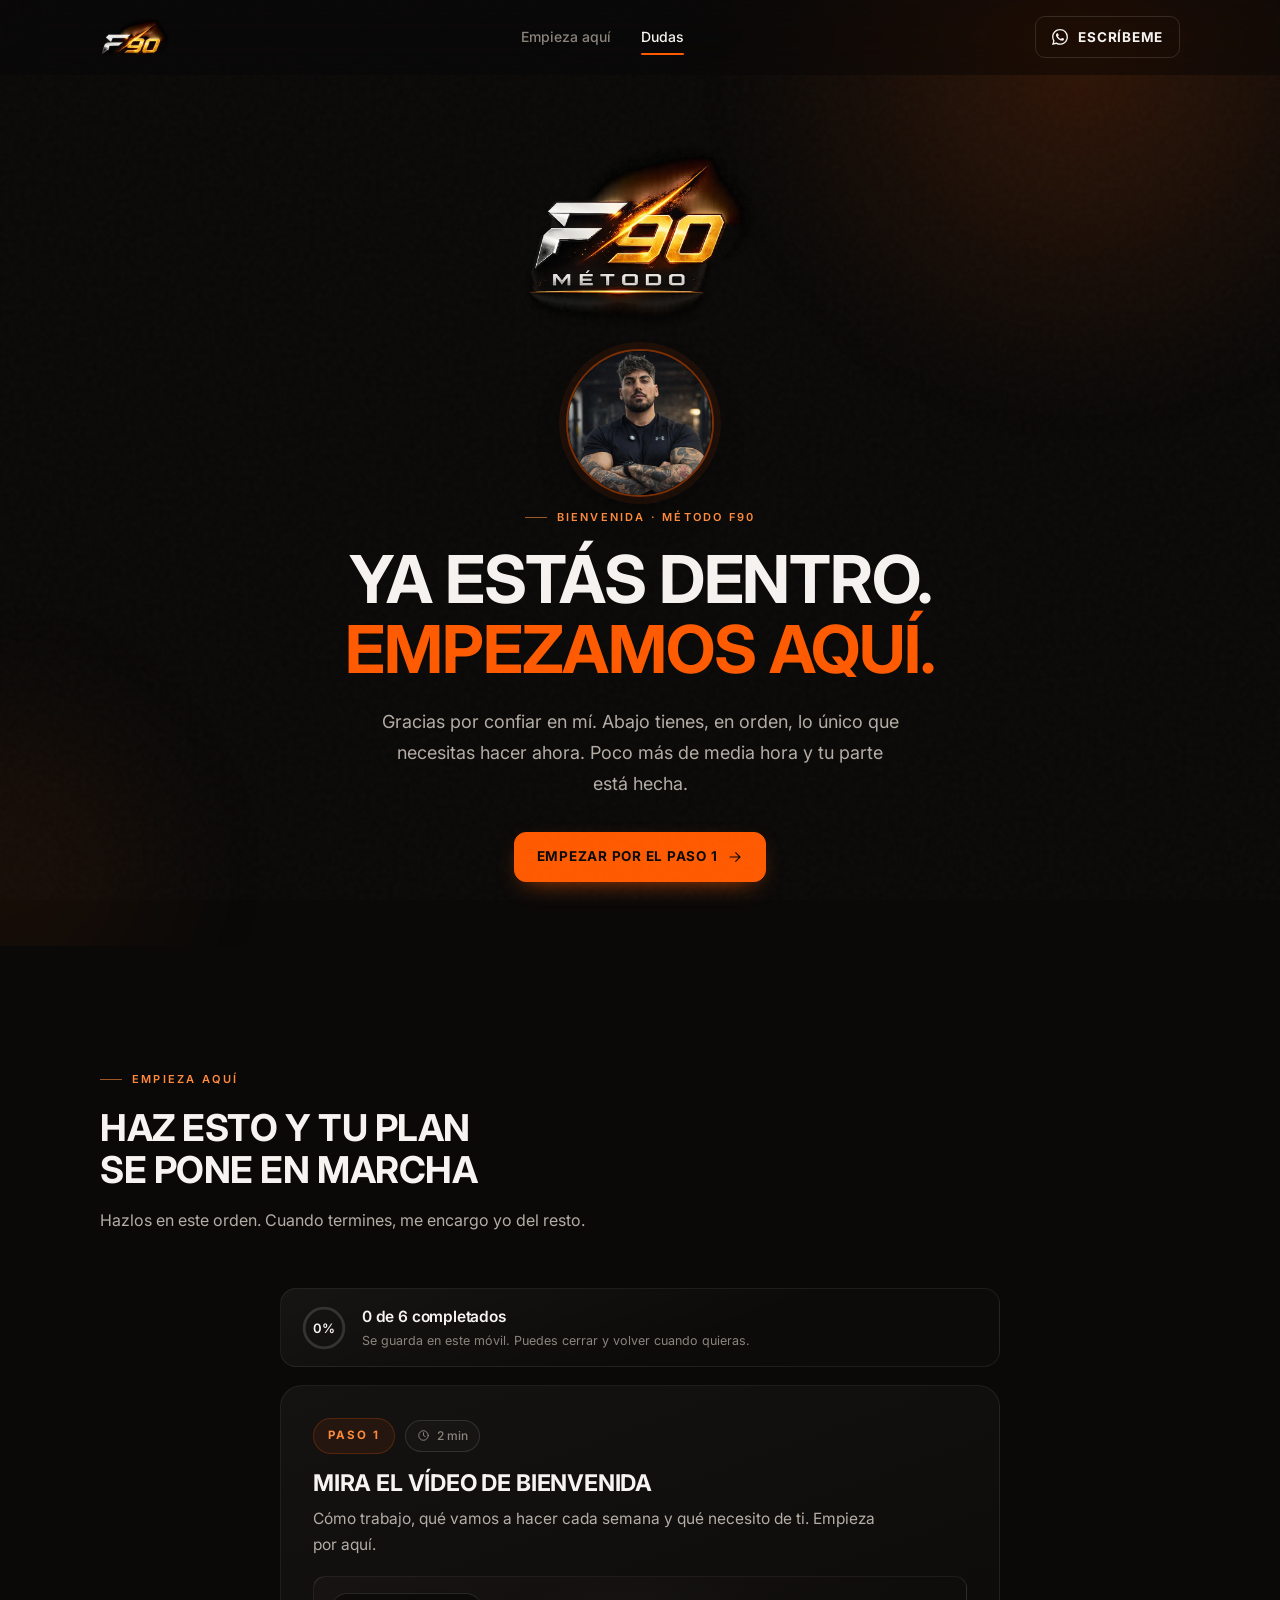
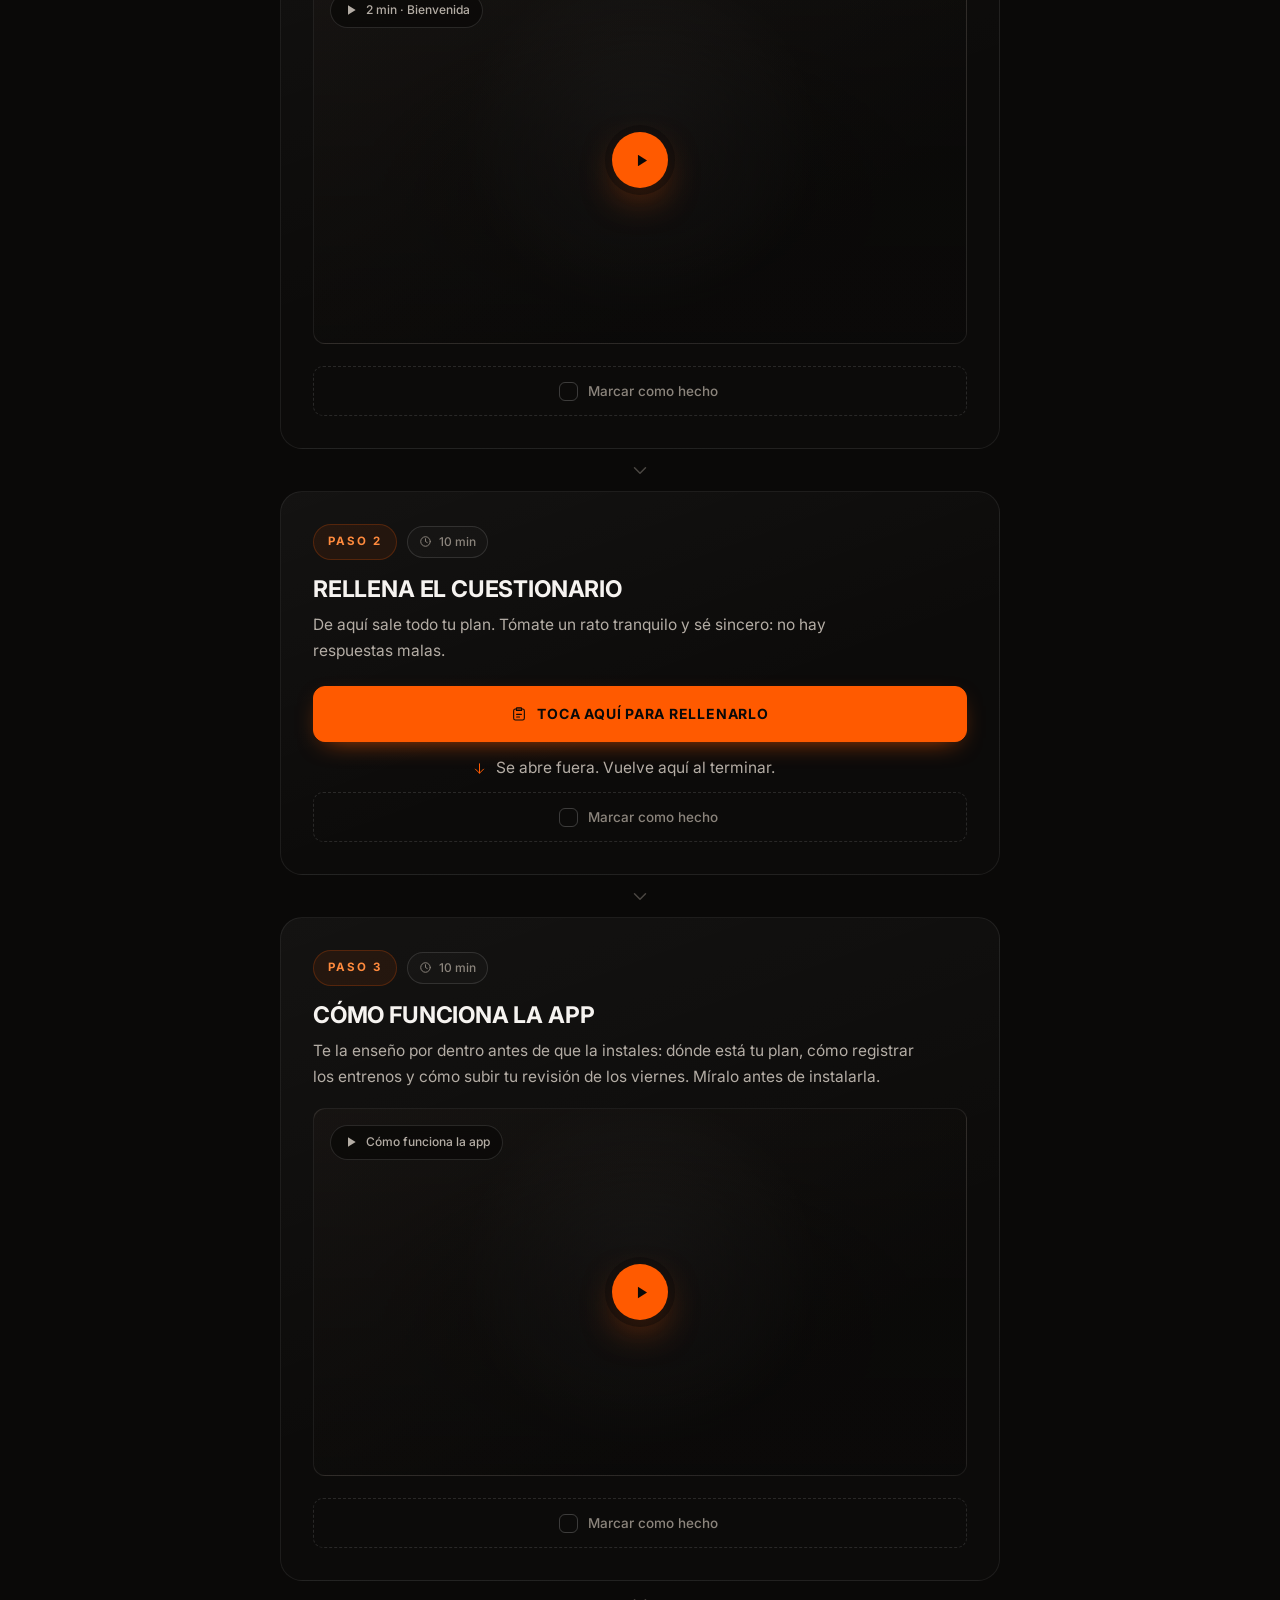
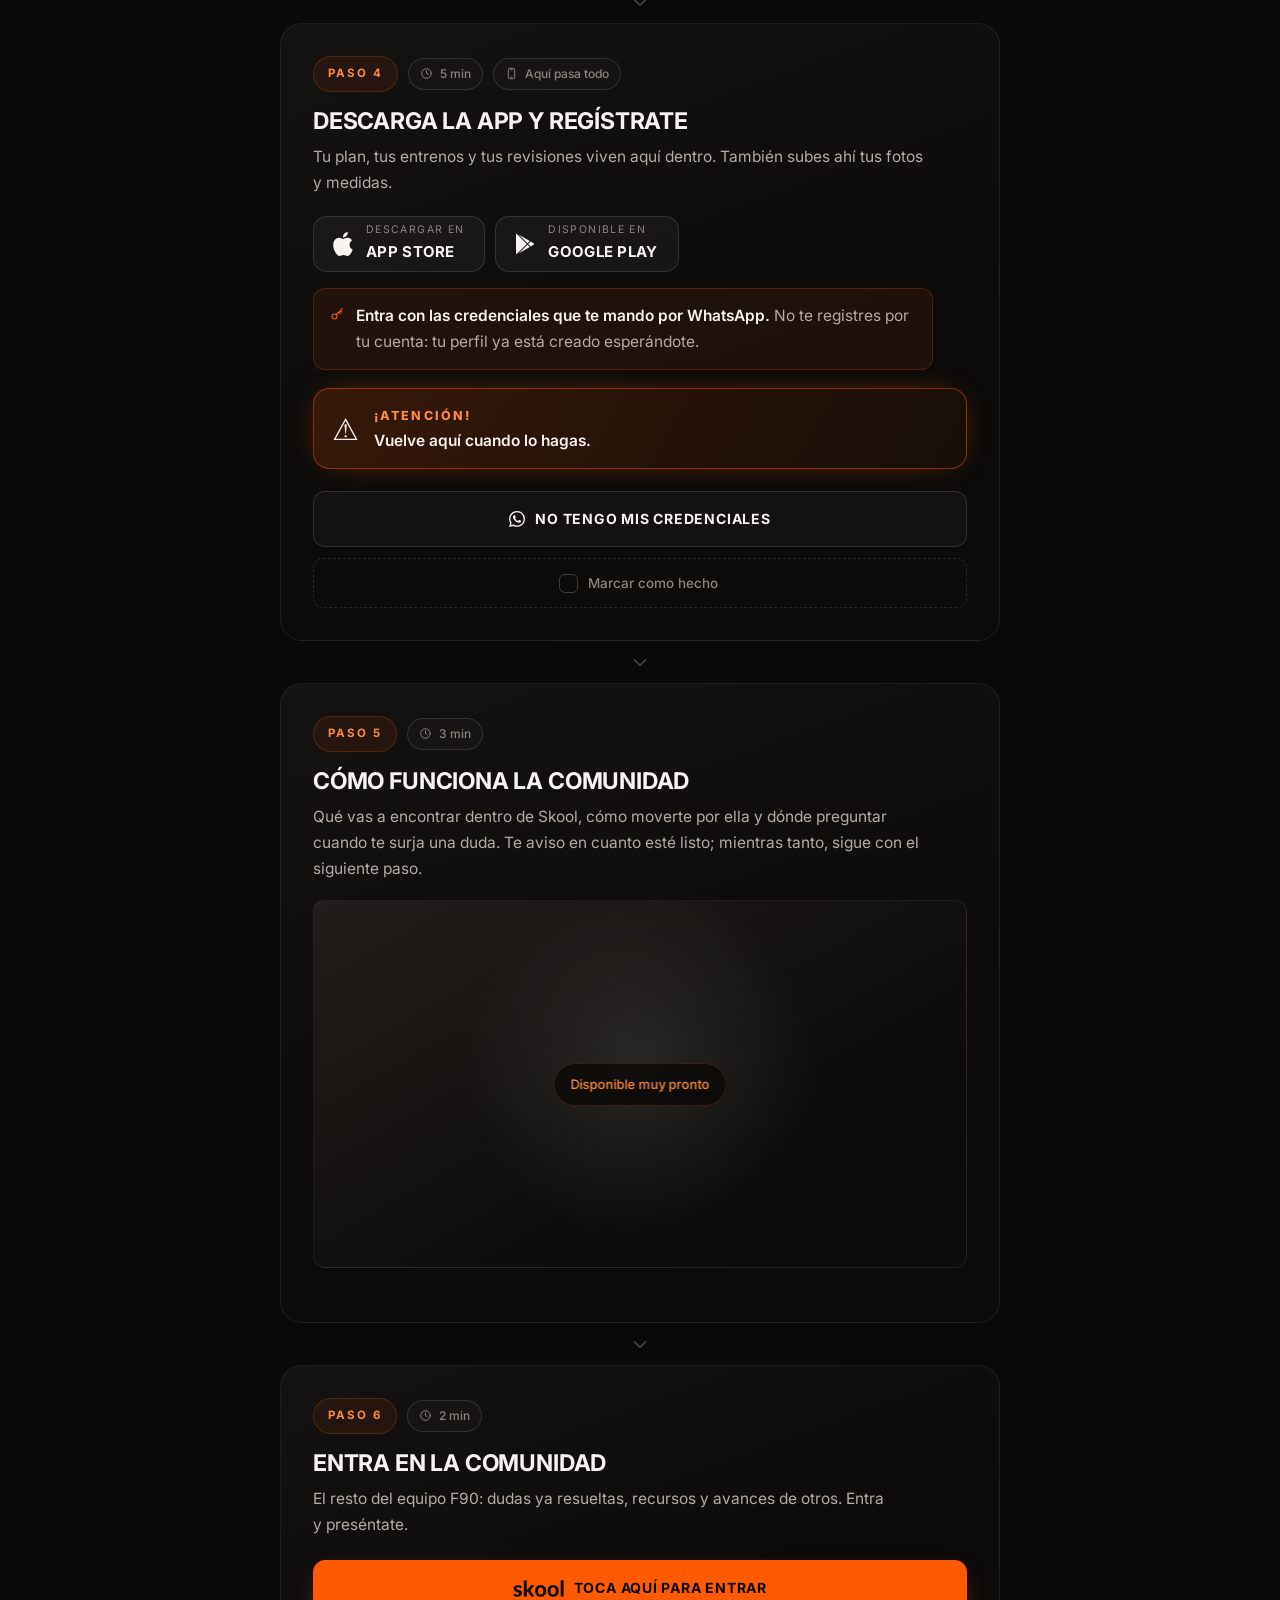
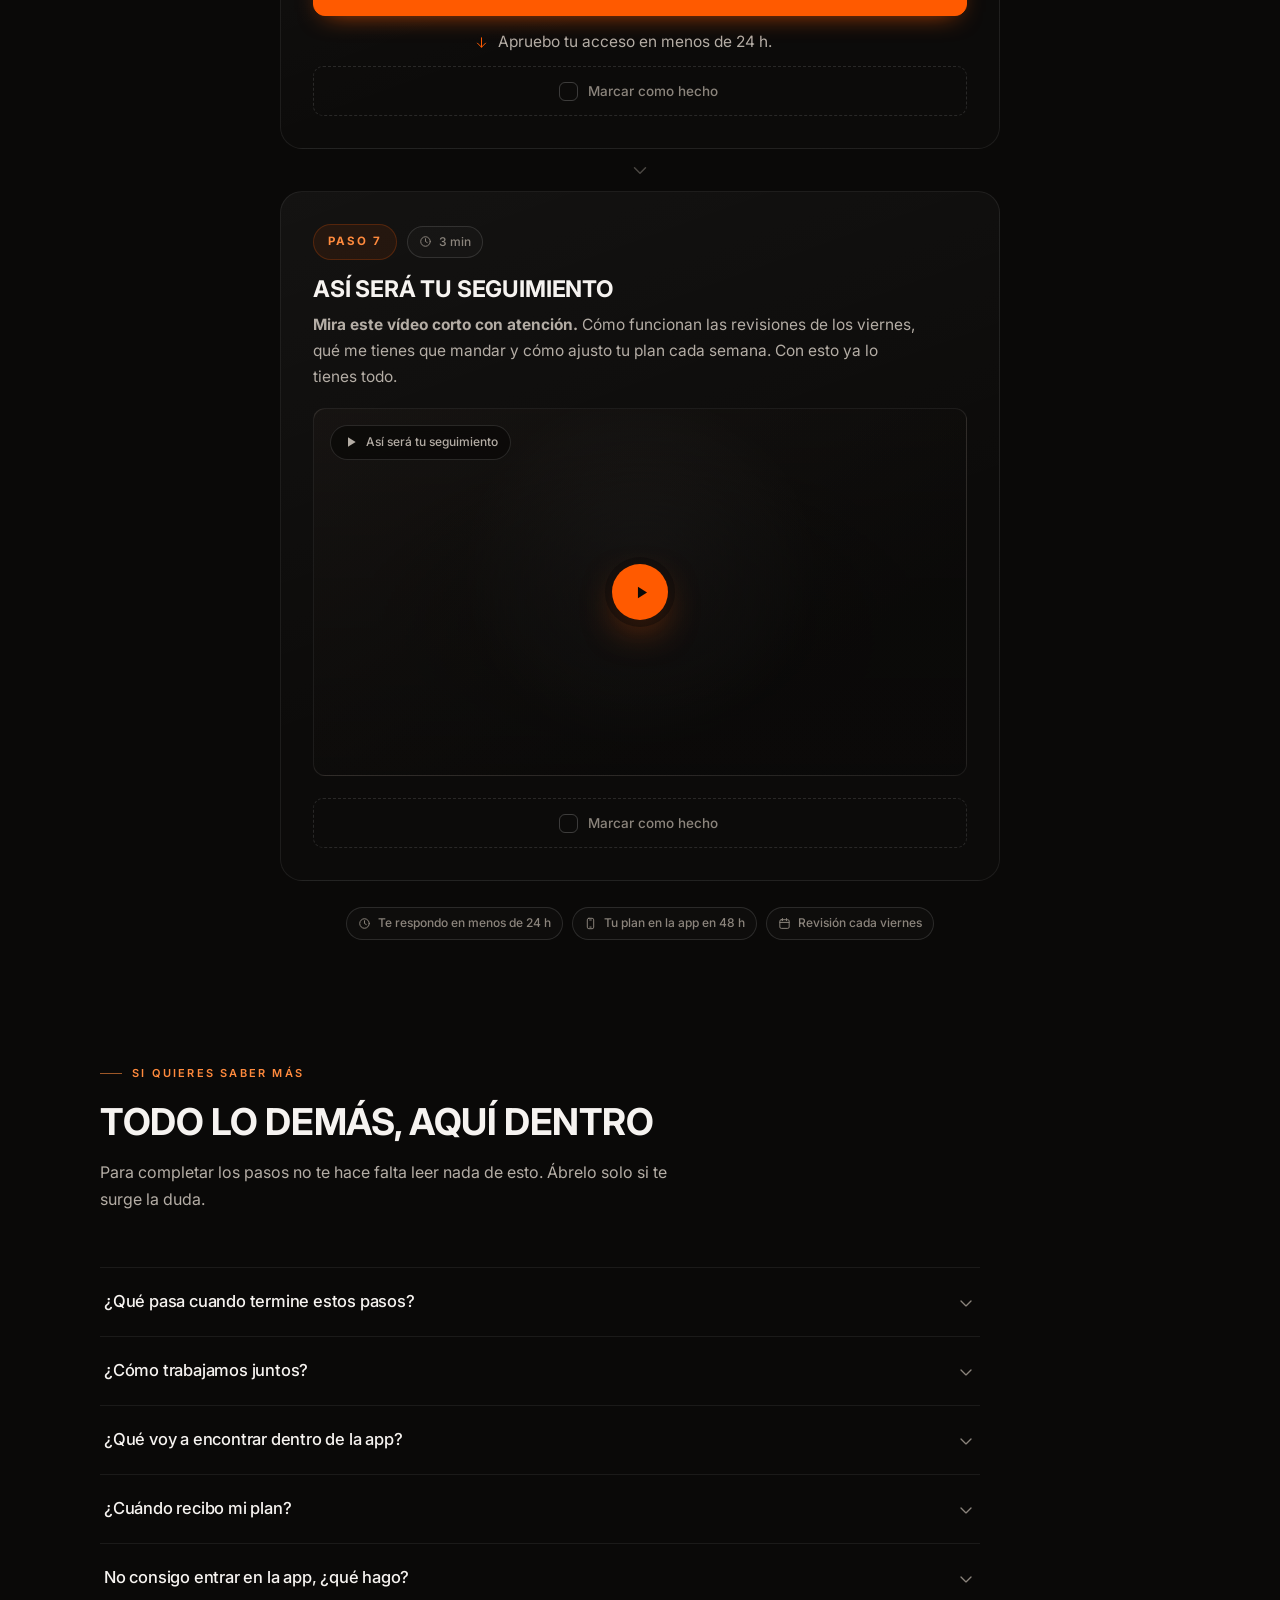
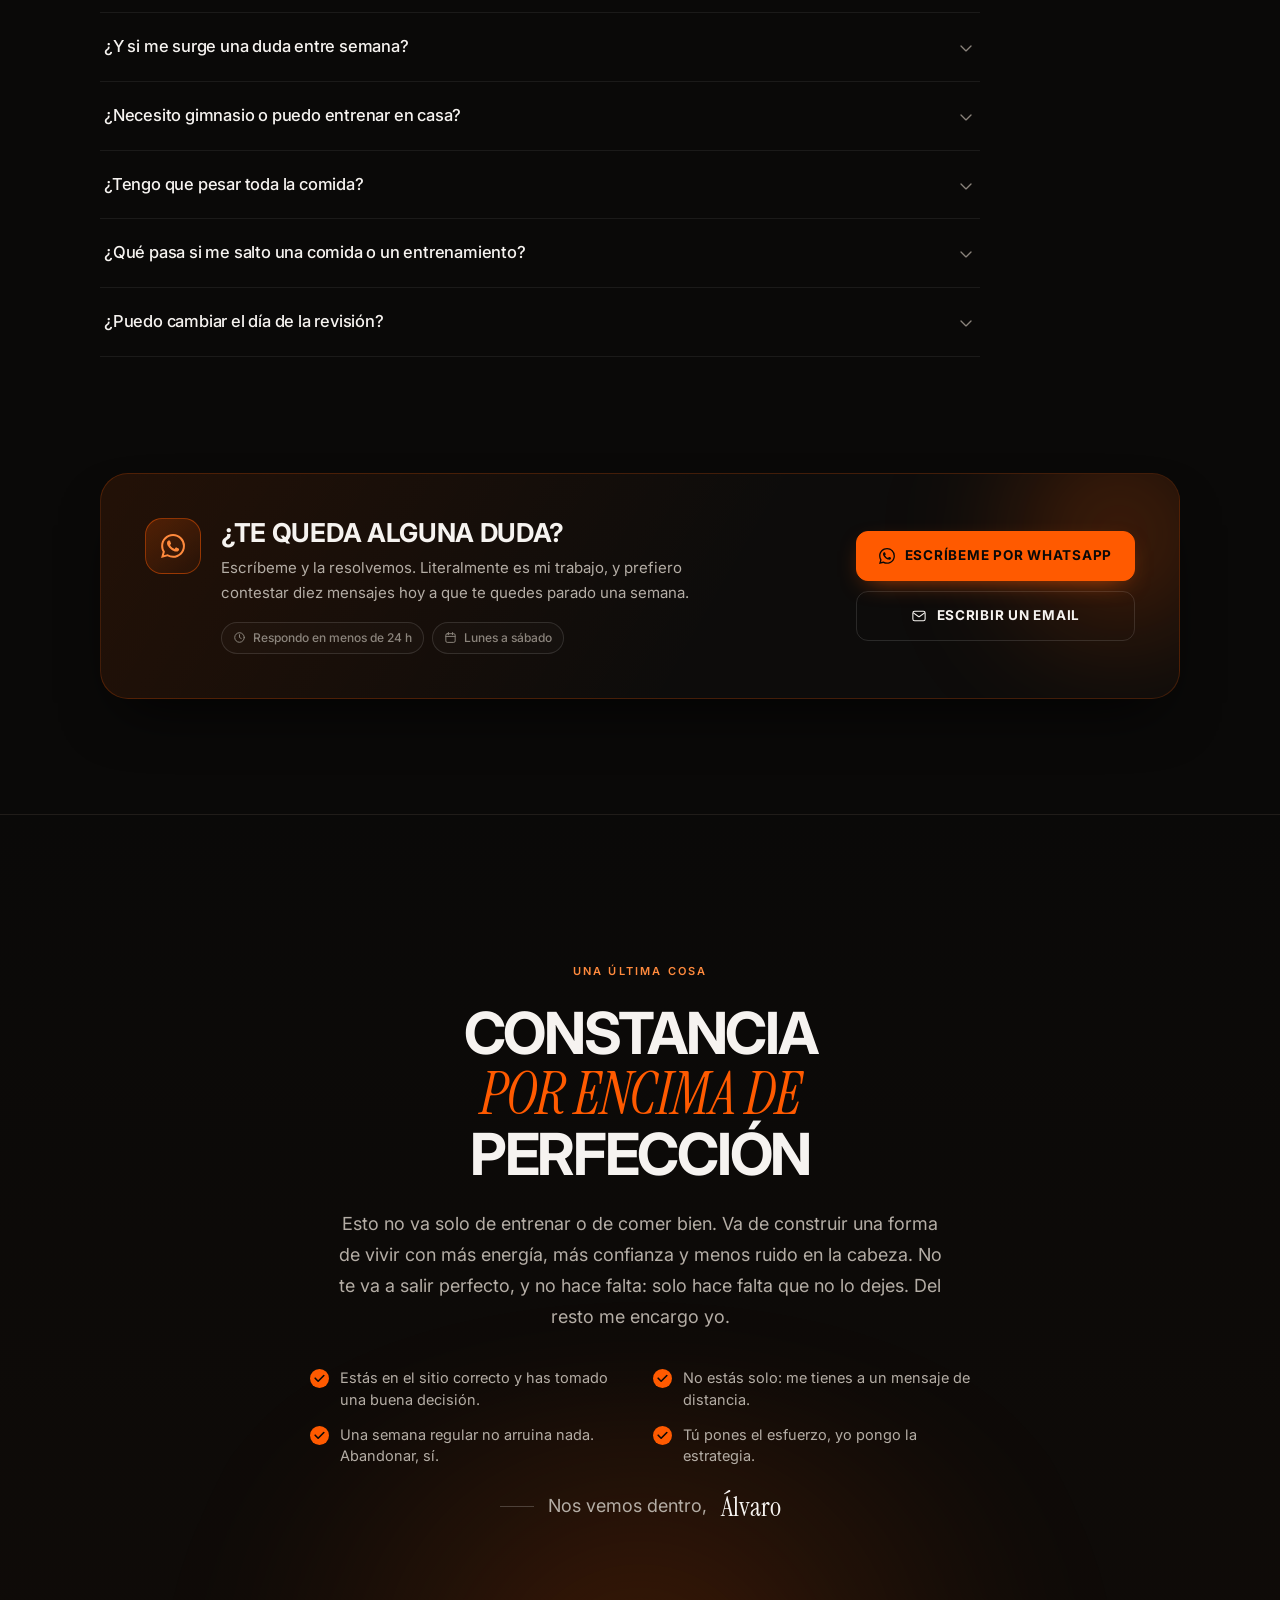
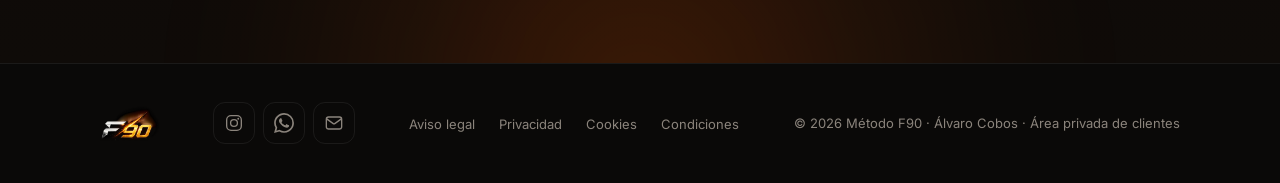
==== commit 5dfd02e3: "Rellenar el NIF del titular y retirar la página de reembolsos - Titular: persona física, profesional" ====
--- a/index.html
+++ b/index.html
@@ -1635,7 +1635,6 @@
         <a href="legal/privacidad.html">Privacidad</a>
         <a href="legal/cookies.html">Cookies</a>
         <a href="legal/condiciones.html">Condiciones</a>
-        <a href="legal/reembolsos.html">Reembolsos</a>
       </nav>
 
       <p class="footer-copy">© 2026 Método F90 · Álvaro Cobos · Área privada de clientes</p>
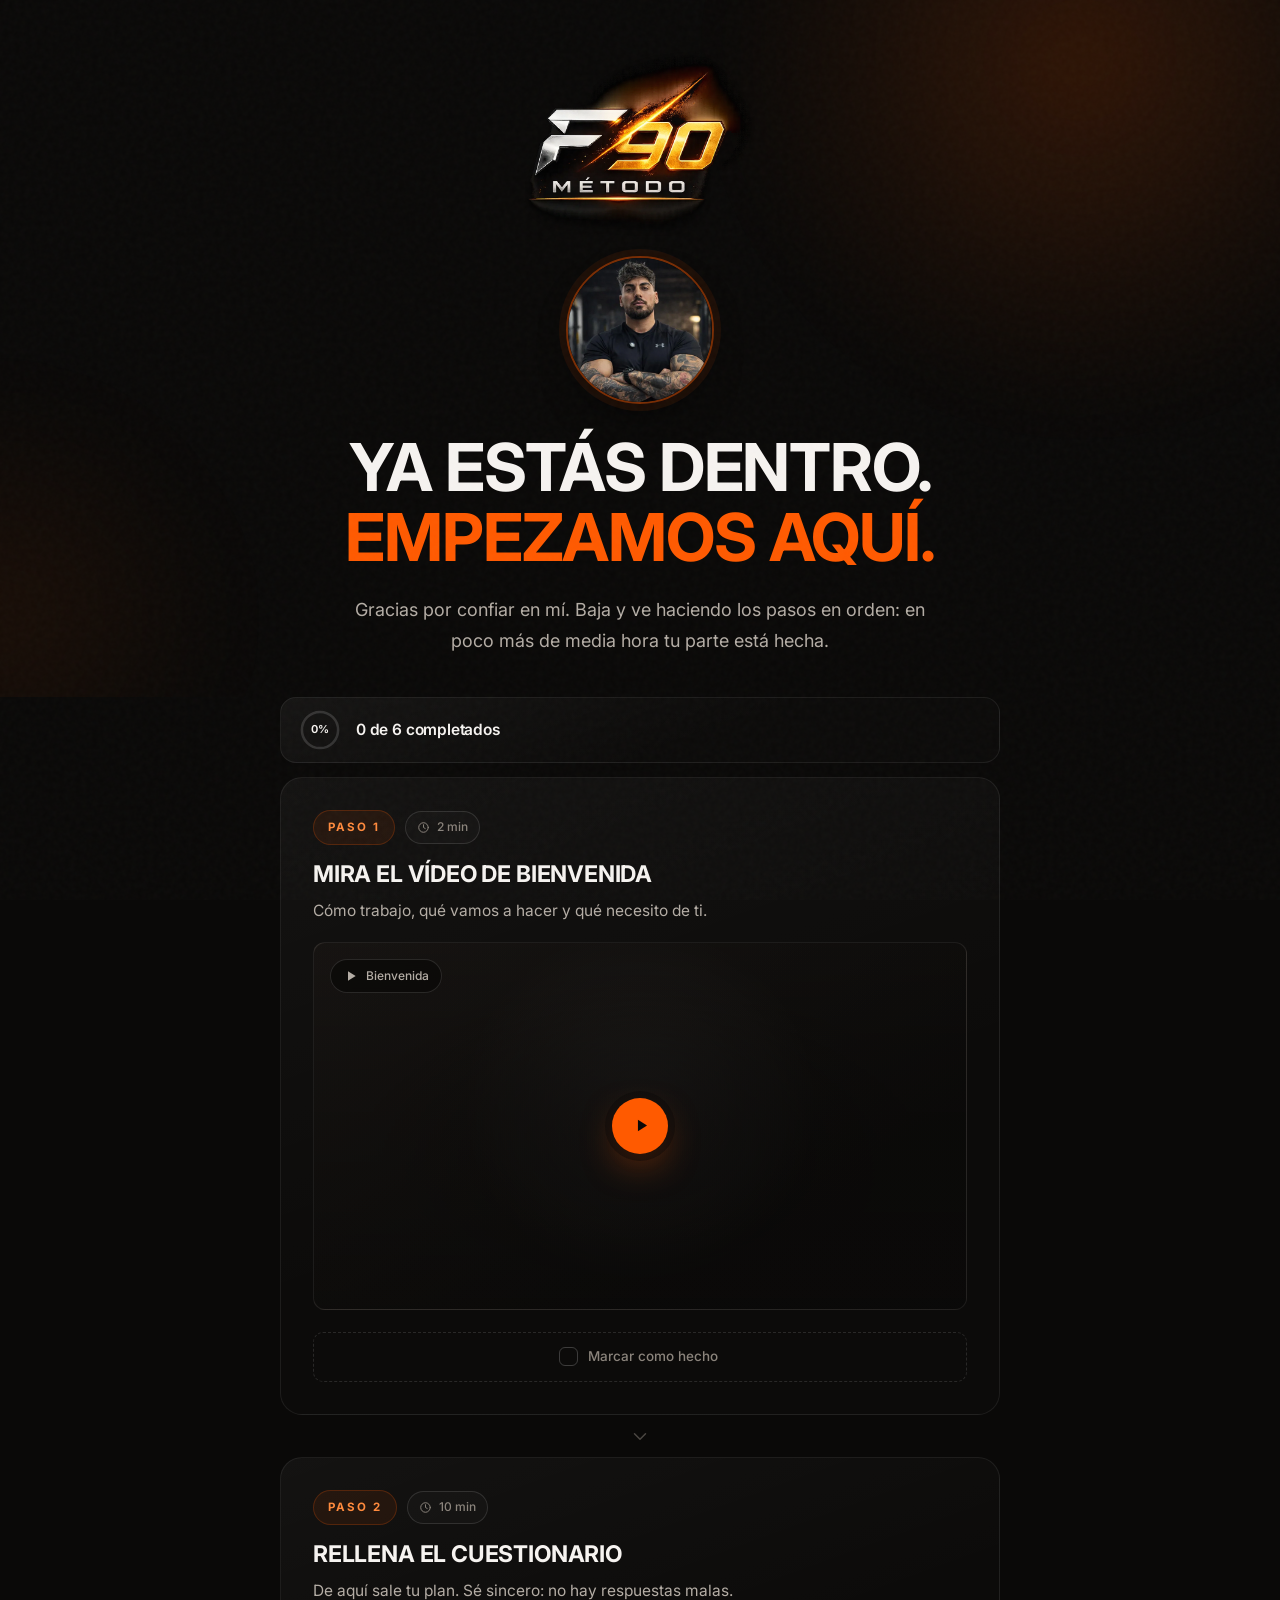
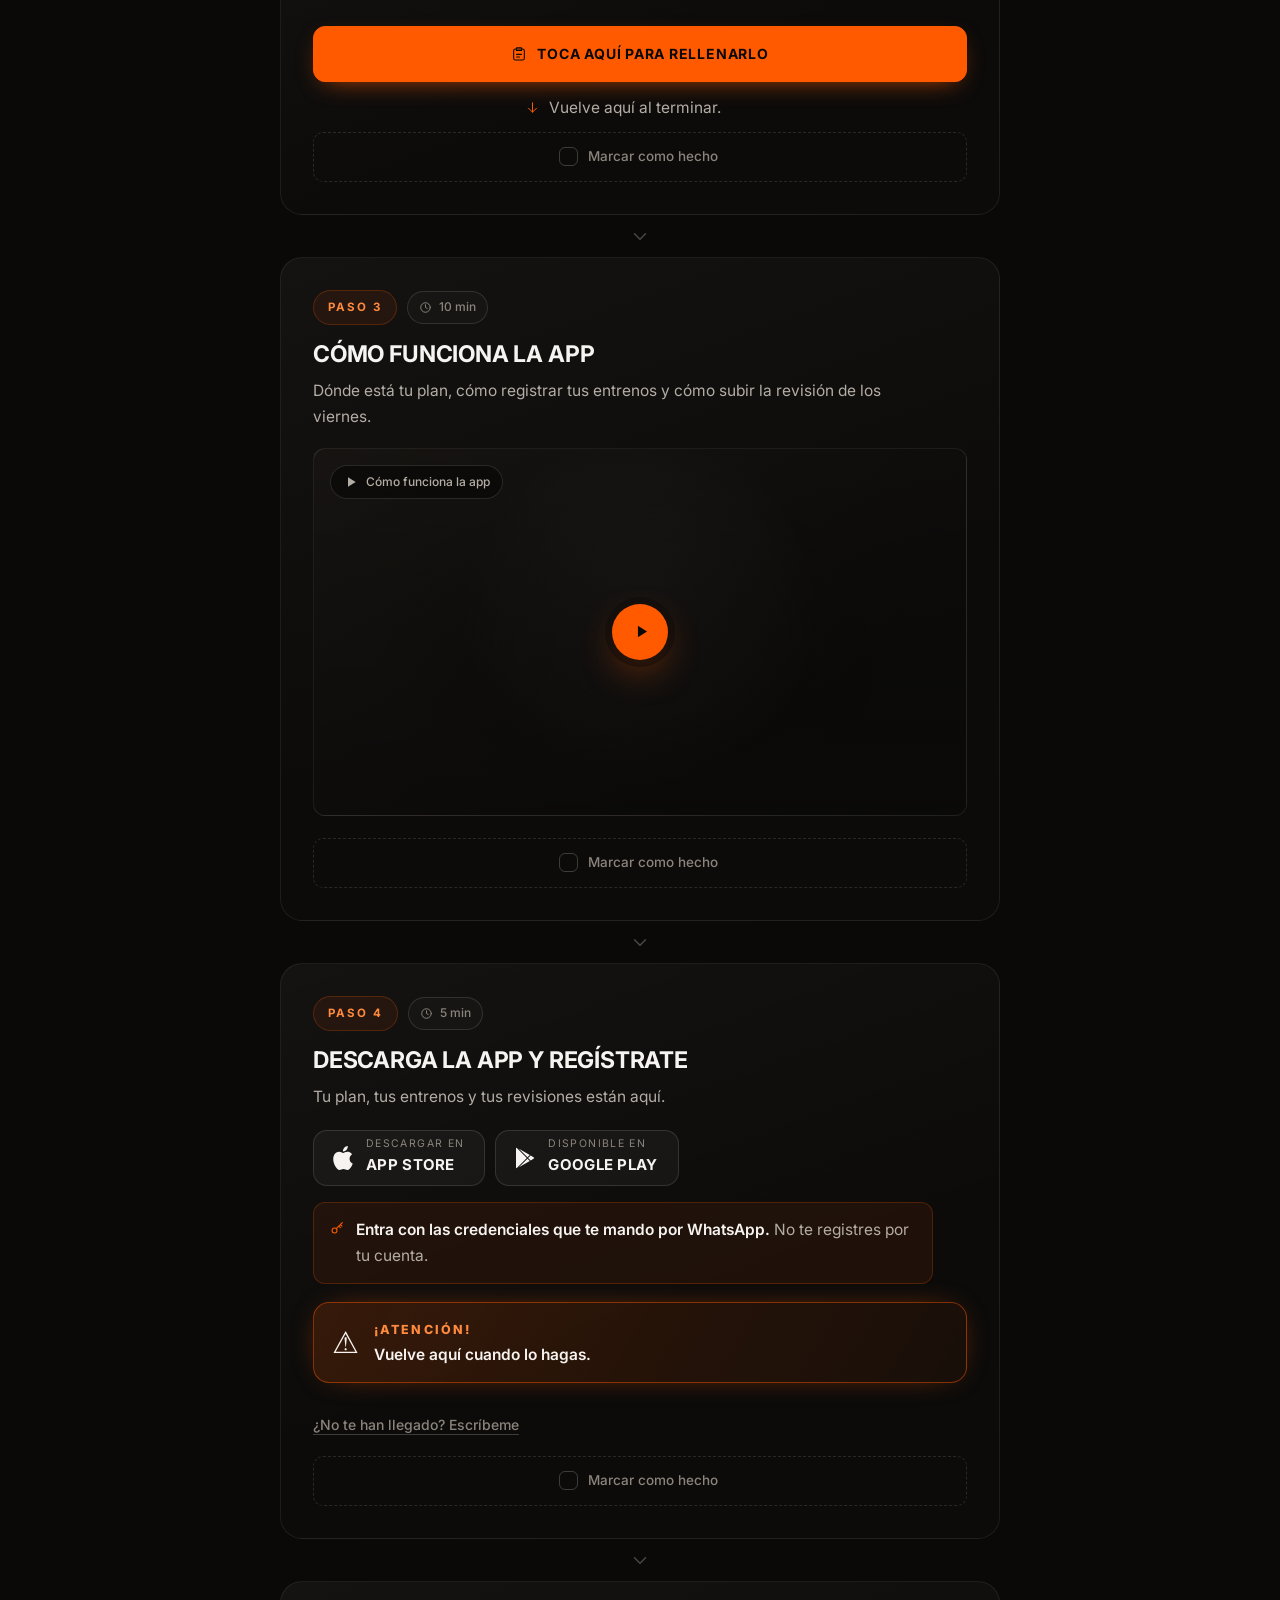
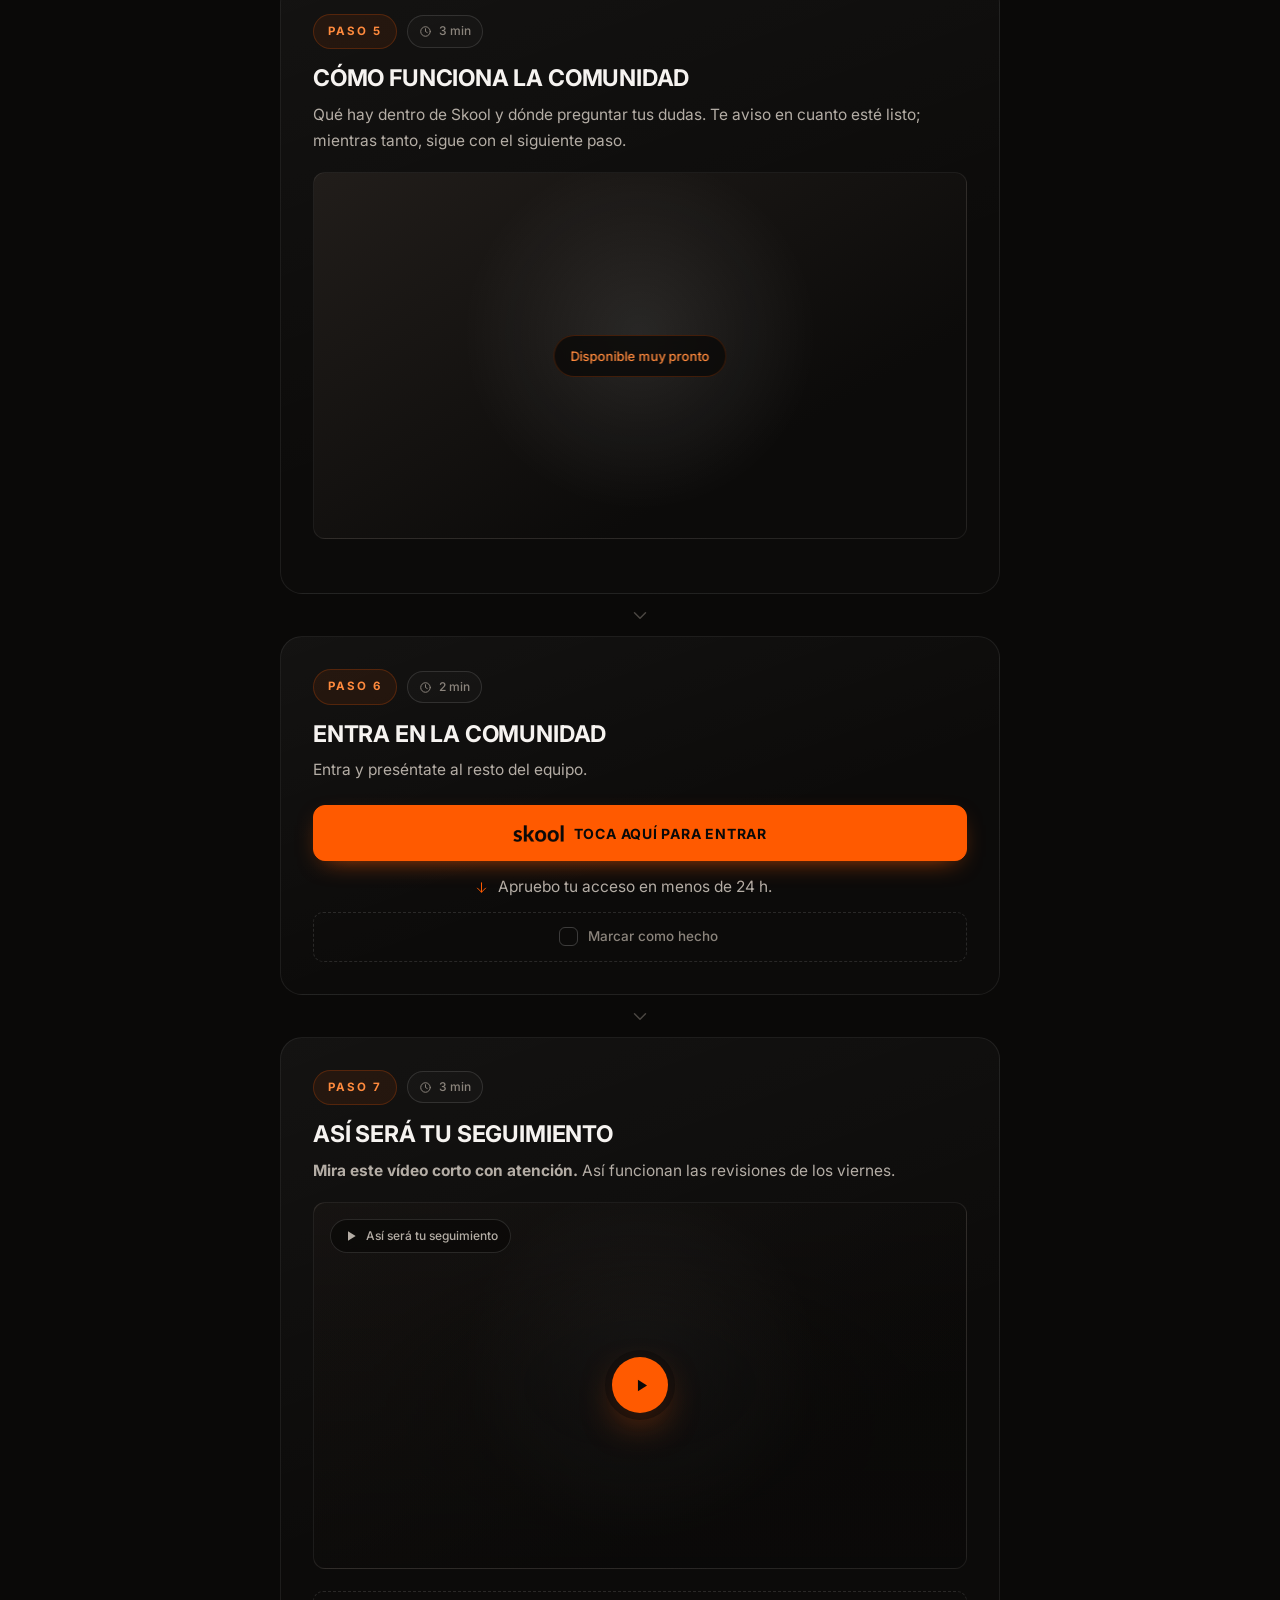
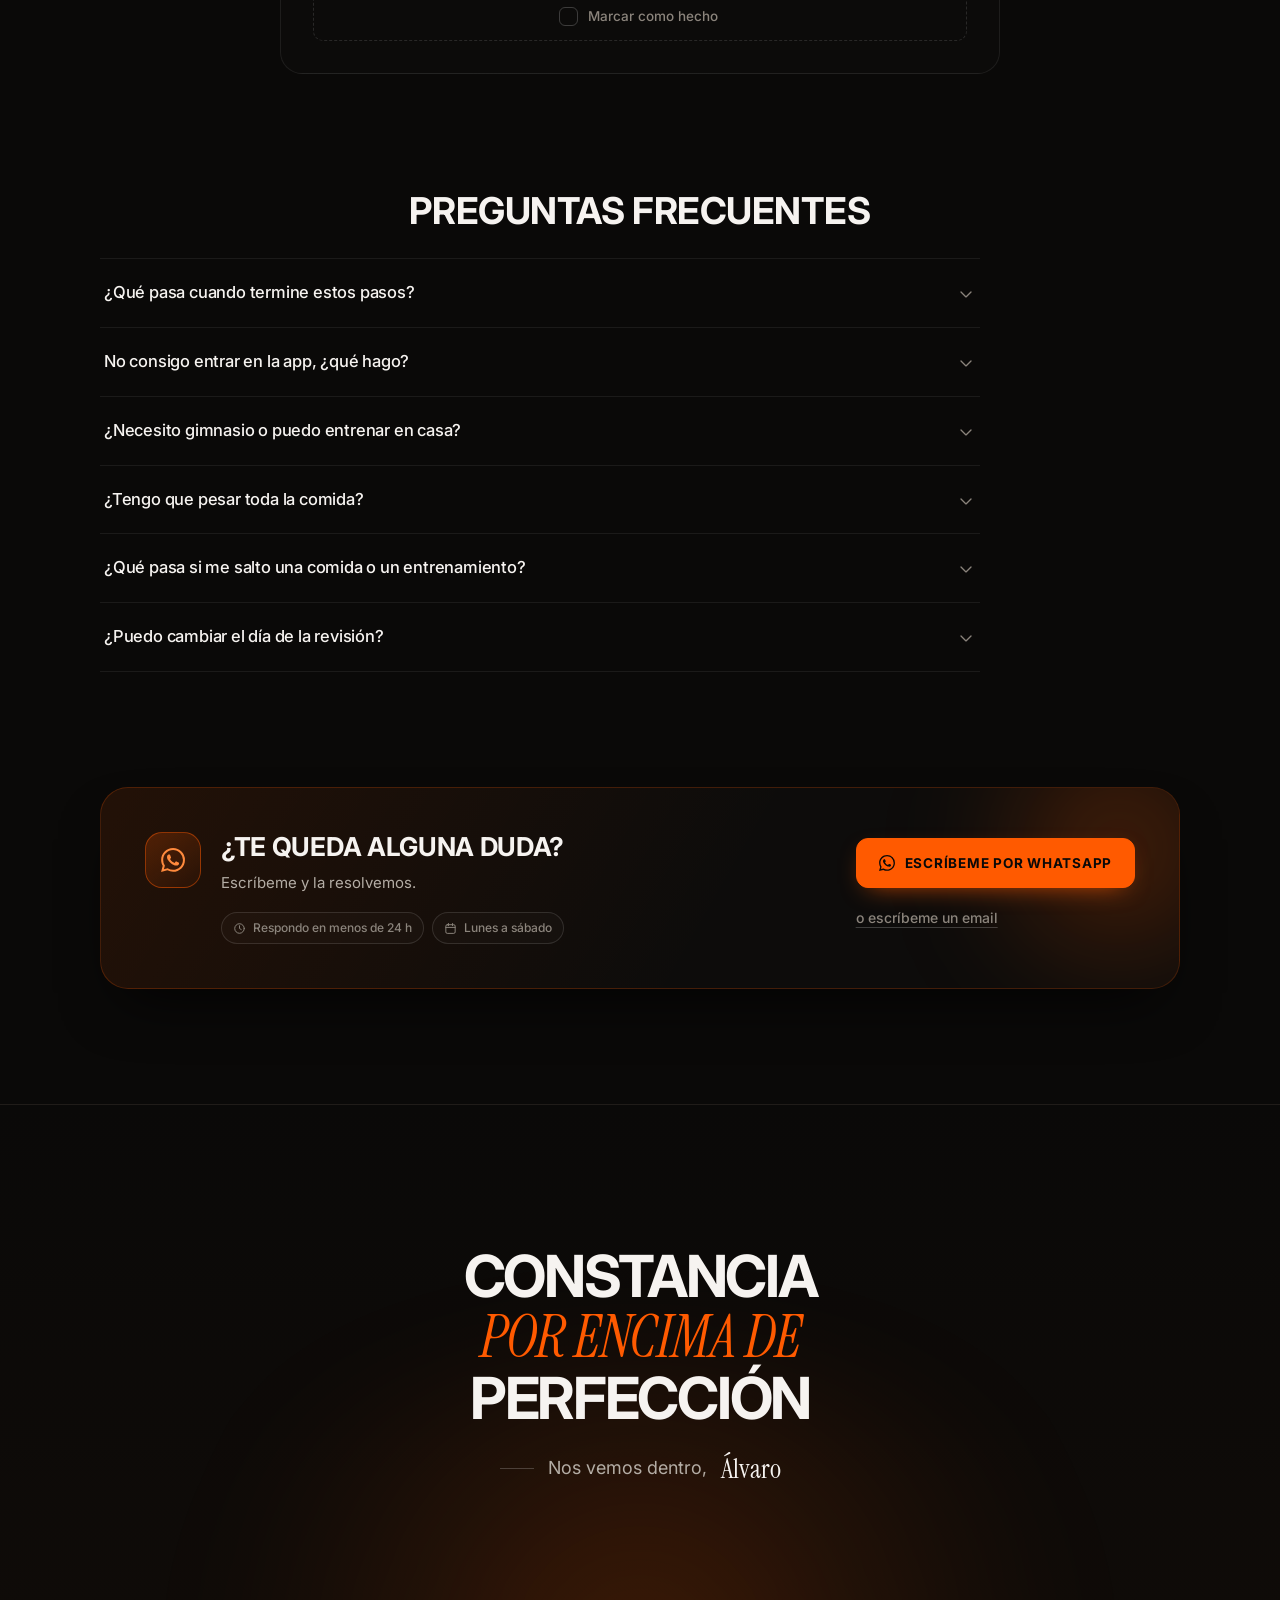
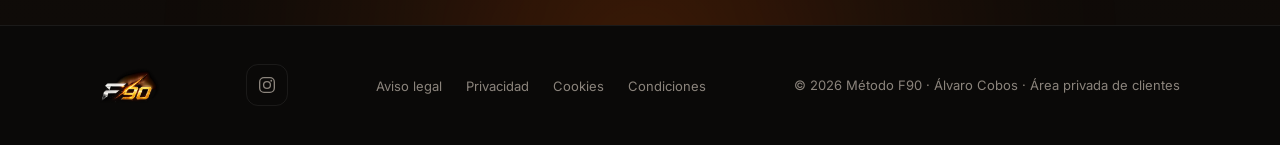
==== commit 7c8579b3: "Simplificar la bienvenida a un único camino, sin acciones que compitan Regla: en cada momento, una s" ====
--- a/index.html
+++ b/index.html
@@ -111,7 +111,7 @@
       --max:1160px;
       --gutter:clamp(20px,5vw,40px);
       --sect:clamp(76px,9vw,128px);
-      --header-h:74px;
+      --header-h:0px;   /* ya no hay cabecera fija */
 
       /* Sombras */
       --sh-2:0 12px 32px -12px rgba(0,0,0,.7);
@@ -166,6 +166,25 @@
     }
     .skip:focus{left:0}
 
+    /* Título sólo para lectores de pantalla: mantiene la jerarquía de
+       encabezados sin repetir en pantalla lo que ya dice el hero. */
+    .skip-h{
+      position:absolute;width:1px;height:1px;margin:-1px;padding:0;
+      overflow:hidden;clip:rect(0 0 0 0);white-space:nowrap;border:0;
+    }
+
+    /* Alternativa discreta junto a la acción principal: está ahí si hace
+       falta, pero no compite con el botón. */
+    .ayuda{
+      display:inline-flex;align-items:center;min-height:40px;
+      font-size:14px;font-weight:500;color:var(--text-3);
+      text-decoration:underline;text-decoration-color:var(--line-3);
+      text-underline-offset:4px;transition:color var(--fast),text-decoration-color var(--fast);
+    }
+    .ayuda:hover{color:var(--text);text-decoration-color:var(--accent)}
+
+    .faq-title{text-align:center;margin:0 0 26px}
+
 
     /* ==========================================================================
        PRIMITIVAS
@@ -220,6 +239,9 @@
     /* Secciones */
     .section{padding-block:var(--sect);position:relative}
     .section + .section{padding-top:0}
+    /* Los pasos arrancan pegados al hero: la primera pantalla tiene que
+       enseñar el principio del paso 1, o parece que la página acaba ahí. */
+    #empieza{padding-top:0}
 
     .section-head{margin-bottom:clamp(34px,4.5vw,54px);max-width:660px}
     .section-head .eyebrow{margin-bottom:18px}
@@ -271,93 +293,12 @@
     /* Superficie base de tarjetas */
 
     /* ==========================================================================
-       CABECERA
-       ========================================================================== */
-    .site-header{
-      position:fixed;top:0;left:0;right:0;z-index:70;
-      background:rgba(10,9,8,.72);
-      border-bottom:1px solid transparent;
-      transition:background var(--mid),border-color var(--mid),box-shadow var(--mid);
-    }
-    @supports (backdrop-filter:blur(1px)){
-      .site-header{background:rgba(10,9,8,.55);backdrop-filter:blur(20px) saturate(140%)}
-    }
-    .site-header.is-scrolled{
-      background:rgba(10,9,8,.86);
-      border-bottom-color:var(--line);
-      box-shadow:0 8px 30px -20px rgba(0,0,0,.9);
-    }
-    @supports (backdrop-filter:blur(1px)){
-      .site-header.is-scrolled{background:rgba(10,9,8,.74)}
-    }
-
-    .progressbar{
-      position:absolute;left:0;bottom:-1px;height:2px;width:100%;
-      background:transparent;pointer-events:none;
-    }
-    .progressbar i{
-      display:block;height:100%;width:var(--p,0%);
-      background:linear-gradient(90deg,var(--accent),var(--accent-2));
-      transition:width .1s linear;
-    }
-
-    .nav{
-      height:var(--header-h);
-      display:flex;align-items:center;justify-content:space-between;gap:24px;
-    }
-
-    .nav-links{display:flex;align-items:center;gap:4px}
-    .nav-links a{
-      position:relative;padding:8px 13px;border-radius:8px;
-      font-size:14px;font-weight:500;color:var(--text-3);
-      transition:color var(--fast),background var(--fast);
-    }
-    .nav-links a:hover{color:var(--text);background:rgba(255,255,255,.05)}
-    .nav-links a.is-active{color:var(--text)}
-    .nav-links a.is-active::after{
-      content:"";position:absolute;left:13px;right:13px;bottom:2px;height:1.5px;
-      background:var(--accent);border-radius:2px;
-    }
-
-    .nav-actions{display:flex;align-items:center;gap:10px}
-
-    .nav-toggle{
-      display:none;width:42px;height:42px;border-radius:10px;
-      border:1px solid var(--line-2);place-items:center;color:var(--text);
-      transition:background var(--fast),border-color var(--fast);
-    }
-    .nav-toggle:hover{background:rgba(255,255,255,.05)}
-    .nav-toggle .ico--close{display:none}
-    .nav-toggle[aria-expanded="true"] .ico--menu{display:none}
-    .nav-toggle[aria-expanded="true"] .ico--close{display:block}
-
-    .mobile-menu{
-      display:none;overflow:hidden;
-      border-top:1px solid var(--line);
-      background:rgba(10,9,8,.96);
-      max-height:0;opacity:0;
-      transition:max-height var(--mid),opacity var(--fast);
-    }
-    .mobile-menu.is-open{max-height:520px;opacity:1}
-    .mobile-menu ul{padding:10px 0 8px}
-    /* Acotado a la lista: si no, pisa los estilos del botón que va debajo. */
-    .mobile-menu ul a{
-      display:flex;align-items:center;justify-content:space-between;
-      padding:14px 0;font-size:16px;font-weight:500;color:var(--text-2);
-      border-bottom:1px solid var(--line);
-    }
-    .mobile-menu ul a:active{color:var(--text)}
-    .mobile-menu li:last-child a{border-bottom:0}
-    .mobile-menu ul a .ico{color:var(--text-3);width:16px;height:16px}
-    .mobile-menu .btn{width:100%;margin:12px 0 20px}
-
-    /* ==========================================================================
        HERO
        ========================================================================== */
     .hero{
       position:relative;overflow:hidden;
-      padding-top:calc(var(--header-h) + clamp(38px,5.5vw,72px));
-      padding-bottom:clamp(40px,5vw,72px);
+      padding-top:calc(var(--header-h) + clamp(32px,4vw,52px));
+      padding-bottom:clamp(28px,3.4vw,40px);
     }
     .hero::before{
       content:"";position:absolute;z-index:0;pointer-events:none;
@@ -376,13 +317,11 @@
     .hero .container{max-width:780px;text-align:center}
     .hero-intro{display:flex;flex-direction:column;align-items:center}
     .hero-copy{margin-inline:auto}
-    .hero-actions{justify-content:center}
 
     .hero h1{margin:18px 0 22px}
     .hero h1 span{display:block;color:var(--accent)}
     .hero-copy{max-width:52ch}
 
-    .hero-actions{display:flex;flex-wrap:wrap;gap:12px;margin-top:32px}
 
 
     /* Panel de progreso */
@@ -402,7 +341,7 @@
     }
     .ring b{
       position:absolute;inset:0;display:grid;place-items:center;
-      font-size:13px;font-weight:600;letter-spacing:-.02em;
+      font-size:11px;font-weight:650;letter-spacing:-.03em;
     }
 
 
@@ -424,17 +363,16 @@
        ========================================================================== */
     .progress{
       display:flex;align-items:center;gap:15px;
-      max-width:720px;margin:0 auto 18px;padding:15px 20px;
+      max-width:720px;margin:0 auto 14px;padding:11px 18px;
       border:1px solid var(--line);border-radius:var(--r-md);
       background:linear-gradient(160deg,rgba(255,255,255,.05),rgba(255,255,255,.01) 60%);
     }
-    .progress .ring,.progress .ring svg{width:46px;height:46px}
+    .progress .ring,.progress .ring svg{width:42px;height:42px}
     .progress-txt{min-width:0}
     .progress-txt strong{display:block;font-size:15.5px;font-weight:600;letter-spacing:-.012em}
     .progress-txt span{display:block;font-size:12.5px;color:var(--text-3);margin-top:2px;line-height:1.5}
 
     /* Lo que puede esperar de mí, en una línea */
-    .promises{display:flex;flex-wrap:wrap;justify-content:center;gap:9px;max-width:720px;margin:26px auto 0}
 
     /* ==========================================================================
        PASOS
@@ -743,15 +681,6 @@
       color:var(--accent);letter-spacing:-.01em;
     }
     .closing p{color:var(--text-2);font-size:clamp(16px,1.7vw,18px);line-height:1.72;margin:24px auto 0;max-width:56ch}
-    .closing-checks{
-      display:grid;grid-template-columns:repeat(2,minmax(0,1fr));gap:13px 26px;
-      max-width:660px;margin:34px auto 0;text-align:left;
-    }
-    .closing-checks li{display:flex;gap:11px;font-size:14.5px;color:var(--text-2);line-height:1.5}
-    .closing-checks li .ico{
-      width:19px;height:19px;flex:none;margin-top:2px;padding:3px;
-      border-radius:50%;background:var(--accent);color:var(--ink);stroke-width:3;
-    }
 
     .signature{
       display:inline-flex;align-items:center;gap:14px;margin-top:38px;
@@ -795,16 +724,6 @@
     /* ==========================================================================
        BOTÓN FLOTANTE (MÓVIL)
        ========================================================================== */
-    .fab{
-      display:none;position:fixed;right:16px;z-index:65;
-      bottom:calc(16px + env(safe-area-inset-bottom));
-      align-items:center;gap:9px;height:50px;padding:0 20px;border-radius:999px;
-      background:var(--accent);color:var(--ink);font-size:14.5px;font-weight:600;
-      box-shadow:0 12px 34px -10px rgba(0,0,0,.75),0 0 0 1px rgba(255,255,255,.06);
-      opacity:0;transform:translateY(14px) scale(.94);pointer-events:none;
-      transition:opacity var(--mid),transform var(--mid);
-    }
-    .fab.is-visible{opacity:1;transform:none;pointer-events:auto}
 
     /* ==========================================================================
        REVELADO
@@ -827,7 +746,6 @@
     .logo picture{display:block;width:100%;height:100%}
     .logo img{display:block;width:100%;height:100%;object-fit:contain}
 
-    .logo--nav{width:70px;height:41px}
     .logo--hero{width:min(232px,53vw);height:auto;aspect-ratio:760/605;margin-bottom:4px}
     .logo--foot{width:60px;height:35px}
 
@@ -845,11 +763,11 @@
     /* Pantallas bajas (móviles antiguos, portátiles de 13"): el hero se
        compacta para que el botón de empezar siga estando a la vista. */
     @media (max-height:800px){
-      .hero{padding-top:calc(var(--header-h) + 18px);padding-bottom:24px}
+      .hero{padding-top:calc(var(--header-h) + 18px);padding-bottom:14px}
+      .progress{padding:9px 16px;margin-bottom:12px}
       .logo--hero{width:min(178px,42vw)}
       .hero-foto{width:clamp(88px,24vw,108px);margin:10px 0 4px}
       .hero h1{margin:10px 0 12px}
-      .hero-actions{margin-top:18px}
     }
 
     /* Destello metálico: recorre el logo al entrar y al pasar por encima */
@@ -940,11 +858,6 @@
        RESPONSIVE
        ========================================================================== */
     @media (max-width:860px){
-      :root{--header-h:66px}
-      .nav-links,.nav-actions .btn{display:none}
-      .nav-toggle{display:grid}
-      .mobile-menu{display:block}
-      .fab{display:inline-flex}
       .support-actions{width:100%}
     }
 
@@ -954,8 +867,6 @@
       .eyebrow{font-size:10.5px;letter-spacing:.16em}
       .eyebrow::before{width:16px}
       .hero{padding-top:calc(var(--header-h) + 40px)}
-      .hero-actions{flex-direction:column;align-items:stretch}
-      .hero-actions .btn{width:100%}
 
 
       .step{padding:22px 18px}
@@ -964,7 +875,6 @@
 
       .stores{flex-direction:column}
       .store{width:100%;min-height:58px}
-      .logo--nav{width:62px;height:36px}
       .faq-q{font-size:15.5px;gap:12px;padding:19px 2px}
       .faq-a p{padding-right:26px;font-size:15px}
 
@@ -974,11 +884,9 @@
       .support-actions{gap:9px}
 
       .footer-inner{flex-direction:column;align-items:flex-start;gap:18px}
-      .fab{right:14px;bottom:calc(14px + env(safe-area-inset-bottom))}
     }
 
     @media (max-width:400px){
-      .logo--nav{width:58px;height:34px}
     }
 
     /* Accesibilidad: movimiento reducido */
@@ -992,7 +900,7 @@
     }
 
     @media print{
-      .site-header,.fab,.grain,.mobile-menu{display:none !important}
+      .grain{display:none !important}
       body{background:#fff;color:#000}
     }
   </style>
@@ -1047,53 +955,6 @@
   </svg>
 
   <!-- ============================ CABECERA ============================ -->
-  <header class="site-header" id="header">
-    <div class="container">
-      <nav class="nav" aria-label="Navegación principal">
-        <a class="logo-link" href="#top" aria-label="Método F90 · Volver arriba">
-          <span class="logo logo--nav">
-            <picture>
-              <source srcset="assets/logo-f90-mark.webp" type="image/webp" />
-              <img src="assets/logo-f90-mark.png" alt="Método F90" width="420" height="245" decoding="async" />
-            </picture>
-          </span>
-        </a>
-
-        <div class="nav-links" id="navLinks">
-          <a href="#empieza">Empieza aquí</a>
-          <a href="#faq">Dudas</a>
-        </div>
-
-        <div class="nav-actions">
-          <a class="btn btn--sm btn--ghost" href="#soporte" data-link="whatsapp">
-            <svg class="ico ico--sm ico--fill" aria-hidden="true"><use href="#i-whatsapp"/></svg>
-            Escríbeme
-          </a>
-          <button class="nav-toggle" id="navToggle" aria-expanded="false" aria-controls="mobileMenu" aria-label="Abrir menú">
-            <svg class="ico ico--menu" aria-hidden="true"><use href="#i-menu"/></svg>
-            <svg class="ico ico--close" aria-hidden="true"><use href="#i-close"/></svg>
-          </button>
-        </div>
-      </nav>
-    </div>
-
-    <div class="mobile-menu" id="mobileMenu">
-      <div class="container">
-        <ul>
-          <li><a href="#empieza">Empieza aquí <svg class="ico" aria-hidden="true"><use href="#i-arrow"/></svg></a></li>
-          <li><a href="#faq">Dudas y detalles <svg class="ico" aria-hidden="true"><use href="#i-arrow"/></svg></a></li>
-          <li><a href="#soporte">Escríbeme <svg class="ico" aria-hidden="true"><use href="#i-arrow"/></svg></a></li>
-        </ul>
-        <a class="btn btn--primary" href="#soporte" data-link="whatsapp">
-          <svg class="ico ico--sm ico--fill" aria-hidden="true"><use href="#i-whatsapp"/></svg>
-          Escríbeme por WhatsApp
-        </a>
-      </div>
-    </div>
-
-    <div class="progressbar" aria-hidden="true"><i id="scrollProgress"></i></div>
-  </header>
-
   <main id="top">
     <!-- ============================== HERO ============================== -->
     <section class="hero">
@@ -1113,21 +974,13 @@
             </picture>
           </span>
 
-          <span class="eyebrow">Bienvenida · Método F90</span>
-
           <h1>Ya estás dentro.<span>Empezamos aquí.</span></h1>
 
           <p class="lead hero-copy">
-            Gracias por confiar en mí. Abajo tienes, en orden, lo único que necesitas
-            hacer ahora. Poco más de media hora y tu parte está hecha.
+            Gracias por confiar en mí. Baja y ve haciendo los pasos en orden: en poco
+            más de media hora tu parte está hecha.
           </p>
 
-          <div class="hero-actions">
-            <a class="btn btn--primary" href="#empieza">
-              Empezar por el paso 1
-              <svg class="ico ico--sm ico--arrow" aria-hidden="true"><use href="#i-arrow"/></svg>
-            </a>
-          </div>
         </div>
       </div>
     </section>
@@ -1135,11 +988,8 @@
     <!-- ============================= PASOS ============================= -->
     <section class="section" id="empieza">
       <div class="container">
-        <header class="section-head reveal">
-          <span class="eyebrow">Empieza aquí</span>
-          <h2>Haz esto y tu plan se pone en marcha</h2>
-          <p>Hazlos en este orden. Cuando termines, me encargo yo del resto.</p>
-        </header>
+
+        <h2 class="skip-h">Tus pasos</h2>
 
         <div class="progress reveal" id="panel">
           <div class="ring" id="ring" style="--pct:0">
@@ -1151,7 +1001,6 @@
           </div>
           <div class="progress-txt">
             <strong id="panelCount" role="status" aria-live="polite">0 de 4 completados</strong>
-            <span>Se guarda en este móvil. Puedes cerrar y volver cuando quieras.</span>
           </div>
         </div>
 
@@ -1172,14 +1021,14 @@
               </div>
               <h3>Mira el vídeo de bienvenida</h3>
               <p>
-                Cómo trabajo, qué vamos a hacer cada semana y qué necesito de ti.
-                <span data-cuando-listo>Empieza por aquí.</span>
+                Cómo trabajo, qué vamos a hacer y qué necesito de ti.
+                <span data-cuando-listo></span>
               </p>
 
               <a class="video-frame" href="#empieza" data-link="video" aria-label="Reproducir el vídeo">
                 <span class="video-badge">
                   <svg class="ico ico--sm ico--fill" aria-hidden="true"><use href="#i-play"/></svg>
-                  2 min · Bienvenida
+                  Bienvenida
                 </span>
                 <span class="play" aria-hidden="true"><svg class="ico ico--fill" aria-hidden="true"><use href="#i-play"/></svg></span>
               </a>
@@ -1207,7 +1056,7 @@
                 <span class="pill"><svg class="ico" aria-hidden="true"><use href="#i-clock"/></svg> 10 min</span>
               </div>
               <h3>Rellena el cuestionario</h3>
-              <p>De aquí sale todo tu plan. Tómate un rato tranquilo y sé sincero: no hay respuestas malas.</p>
+              <p>De aquí sale tu plan. Sé sincero: no hay respuestas malas.</p>
 
               <div class="step-actions">
                 <a class="btn btn--primary" href="https://forms.gle/TtWAcpyBurS5vMw39" target="_blank" rel="noopener noreferrer" data-link="cuestionario"
@@ -1217,7 +1066,7 @@
                 </a>
                 <p class="step-return">
                   <svg class="ico" aria-hidden="true"><use href="#i-arrow"/></svg>
-                  Se abre fuera. Vuelve aquí al terminar.
+                  Vuelve aquí al terminar.
                 </p>
                 <label class="done-toggle">
                   <input type="checkbox" data-check="2" aria-label="Marcar como hecho: rellenar el cuestionario" />
@@ -1242,9 +1091,8 @@
               </div>
               <h3>Cómo funciona la app</h3>
               <p>
-                Te la enseño por dentro antes de que la instales: dónde está tu plan, cómo
-                registrar los entrenos y cómo subir tu revisión de los viernes.
-                <span data-cuando-listo>Míralo antes de instalarla.</span>
+                Dónde está tu plan, cómo registrar tus entrenos y cómo subir la revisión
+                de los viernes. <span data-cuando-listo></span>
               </p>
 
               <a class="video-frame" href="#empieza" data-link="videoApp" aria-label="Reproducir el vídeo">
@@ -1276,10 +1124,9 @@
                   <b>Paso 4</b><i>Hecho</i>
                 </span>
                 <span class="pill"><svg class="ico" aria-hidden="true"><use href="#i-clock"/></svg> 5 min</span>
-                <span class="pill"><svg class="ico" aria-hidden="true"><use href="#i-phone"/></svg> Aquí pasa todo</span>
               </div>
               <h3>Descarga la app y regístrate</h3>
-              <p>Tu plan, tus entrenos y tus revisiones viven aquí dentro. También subes ahí tus fotos y medidas.</p>
+              <p>Tu plan, tus entrenos y tus revisiones están aquí.</p>
 
               <div class="stores" style="margin-top:20px">
                 <a class="store" href="https://apps.apple.com/es/app/fuelier/id6766125388" target="_blank" rel="noopener noreferrer" data-link="ios">
@@ -1295,7 +1142,7 @@
               <p class="note" style="margin-top:16px">
                 <svg class="ico" aria-hidden="true"><use href="#i-key"/></svg>
                 <span><b>Entra con las credenciales que te mando por WhatsApp.</b> No te
-                registres por tu cuenta: tu perfil ya está creado esperándote.</span>
+                registres por tu cuenta.</span>
               </p>
 
               <div class="alerta">
@@ -1307,10 +1154,7 @@
               </div>
 
               <div class="step-actions">
-                <a class="btn" href="#soporte" data-link="whatsapp">
-                  <svg class="ico ico--sm ico--fill" aria-hidden="true"><use href="#i-whatsapp"/></svg>
-                  No tengo mis credenciales
-                </a>
+                <a class="ayuda" href="#soporte" data-link="whatsapp">¿No te han llegado? Escríbeme</a>
                 <label class="done-toggle">
                   <input type="checkbox" data-check="4" aria-label="Marcar como hecho: descargar la app y registrarse" />
                   <span class="box" aria-hidden="true"><svg class="ico" aria-hidden="true"><use href="#i-check"/></svg></span>
@@ -1334,8 +1178,8 @@
               </div>
               <h3>Cómo funciona la comunidad</h3>
               <p>
-                Qué vas a encontrar dentro de Skool, cómo moverte por ella y dónde preguntar
-                cuando te surja una duda. <span data-cuando-listo>Son tres minutos.</span>
+                Qué hay dentro de Skool y dónde preguntar tus dudas.
+                <span data-cuando-listo></span>
               </p>
 
               <a class="video-frame" href="#empieza" data-link="videoComunidad" aria-label="Reproducir el vídeo">
@@ -1369,7 +1213,7 @@
                 <span class="pill"><svg class="ico" aria-hidden="true"><use href="#i-clock"/></svg> 2 min</span>
               </div>
               <h3>Entra en la comunidad</h3>
-              <p>El resto del equipo F90: dudas ya resueltas, recursos y avances de otros. Entra y preséntate.</p>
+              <p>Entra y preséntate al resto del equipo.</p>
 
               <div class="step-actions">
                 <a class="btn btn--primary" href="https://www.skool.com/metodo-f90-4470/about" target="_blank" rel="noopener noreferrer" data-link="comunidad"
@@ -1407,9 +1251,8 @@
               </div>
               <h3>Así será tu seguimiento</h3>
               <p>
-                <b>Mira este vídeo corto con atención.</b> Cómo funcionan las revisiones de los
-                viernes, qué me tienes que mandar y cómo ajusto tu plan cada semana.
-                <span data-cuando-listo>Con esto ya lo tienes todo.</span>
+                <b>Mira este vídeo corto con atención.</b> Así funcionan las revisiones de
+                los viernes. <span data-cuando-listo></span>
               </p>
 
               <a class="video-frame" href="#empieza" data-link="videoSeguimiento" aria-label="Reproducir el vídeo">
@@ -1431,22 +1274,13 @@
           </article>
         </div>
 
-        <div class="promises reveal">
-          <span class="pill"><svg class="ico" aria-hidden="true"><use href="#i-clock"/></svg> Te respondo en menos de 24 h</span>
-          <span class="pill"><svg class="ico" aria-hidden="true"><use href="#i-phone"/></svg> Tu plan en la app en 48 h</span>
-          <span class="pill"><svg class="ico" aria-hidden="true"><use href="#i-calendar"/></svg> Revisión cada viernes</span>
-        </div>
       </div>
     </section>
 
     <!-- ======================= DUDAS Y DETALLES ======================= -->
     <section class="section" id="faq">
       <div class="container">
-        <header class="section-head reveal">
-          <span class="eyebrow">Si quieres saber más</span>
-          <h2>Todo lo demás, aquí dentro</h2>
-          <p>Para completar los pasos no te hace falta leer nada de esto. Ábrelo solo si te surge la duda.</p>
-        </header>
+        <h2 class="faq-title reveal">Preguntas frecuentes</h2>
 
         <div class="faq reveal">
           <div class="faq-item">
@@ -1456,34 +1290,7 @@
                 <svg class="ico" aria-hidden="true"><use href="#i-chevron"/></svg>
               </button>
             </h3>
-            <div class="faq-a"><div><ul><li><span class="cuando">Hoy</span> <span>Terminas los cuatro pasos de arriba. Desde ahí, la pelota está en mi tejado.</span></li><li><span class="cuando">En 24–48 h</span> <span>Tu plan aparece en la app: nutrición y entrenamiento hechos desde cero con lo que me has contado.</span></li><li><span class="cuando">Primera semana</span> <span>Arrancas. Registras lo que haces en la app y, si algo no encaja, me lo dices y lo ajusto.</span></li><li><span class="cuando">Cada viernes</span> <span>Subes peso, fotos y medidas desde la app, y me cuentas cómo ha ido la semana.</span></li><li><span class="cuando">Fin de semana</span> <span>Reviso tus datos y actualizo tu plan, para que el lunes empieces con todo listo.</span></li></ul></div></div>
-          </div>
-          <div class="faq-item">
-            <h3>
-              <button class="faq-q" aria-expanded="false">
-                ¿Cómo trabajamos juntos?
-                <svg class="ico" aria-hidden="true"><use href="#i-chevron"/></svg>
-              </button>
-            </h3>
-            <div class="faq-a"><div><p><b>Mi compromiso contigo:</b></p><ul><li><svg class="ico" aria-hidden="true"><use href="#i-check"/></svg> <span>Te respondo en menos de 24 horas, de lunes a sábado.</span></li><li><svg class="ico" aria-hidden="true"><use href="#i-check"/></svg> <span>Tu plan es tuyo: hecho desde cero, nada de plantillas.</span></li><li><svg class="ico" aria-hidden="true"><use href="#i-check"/></svg> <span>Reviso tu revisión de cada viernes y actualizo tu plan en la app.</span></li><li><svg class="ico" aria-hidden="true"><use href="#i-check"/></svg> <span>Te explico el porqué de cada decisión, para que aprendas.</span></li><li><svg class="ico" aria-hidden="true"><use href="#i-check"/></svg> <span>Si algo no está funcionando, lo cambiamos. Sin dramas.</span></li></ul><p><b>Lo que te pido:</b></p><ul><li><svg class="ico" aria-hidden="true"><use href="#i-arrow"/></svg> <span>Registra en la app lo que comes y entrenas, de verdad.</span></li><li><svg class="ico" aria-hidden="true"><use href="#i-arrow"/></svg> <span>Haz tu revisión cada viernes, aunque la semana haya ido mal.</span></li><li><svg class="ico" aria-hidden="true"><use href="#i-arrow"/></svg> <span>Pregunta en cuanto te surja la duda, no la guardes una semana.</span></li><li><svg class="ico" aria-hidden="true"><use href="#i-arrow"/></svg> <span>Dale al proceso cuatro semanas antes de juzgarlo.</span></li><li><svg class="ico" aria-hidden="true"><use href="#i-arrow"/></svg> <span>Prioriza la constancia por encima de la perfección. Siempre.</span></li></ul></div></div>
-          </div>
-          <div class="faq-item">
-            <h3>
-              <button class="faq-q" aria-expanded="false">
-                ¿Qué voy a encontrar dentro de la app?
-                <svg class="ico" aria-hidden="true"><use href="#i-chevron"/></svg>
-              </button>
-            </h3>
-            <div class="faq-a"><div><ul><li><svg class="ico" aria-hidden="true"><use href="#i-check"/></svg> <span><b>Tu plan de nutrición</b>, con tus comidas, cantidades y alternativas.</span></li><li><svg class="ico" aria-hidden="true"><use href="#i-check"/></svg> <span><b>Tus entrenamientos</b>, con series, repeticiones y registro de cargas.</span></li><li><svg class="ico" aria-hidden="true"><use href="#i-check"/></svg> <span><b>Tu revisión de los viernes</b>: peso, fotos y medidas, todo desde ahí.</span></li><li><svg class="ico" aria-hidden="true"><use href="#i-check"/></svg> <span><b>Tu progreso</b>, en gráficas, para ver de dónde vienes y hacia dónde vas.</span></li></ul></div></div>
-          </div>
-          <div class="faq-item">
-            <h3>
-              <button class="faq-q" aria-expanded="false">
-                ¿Cuándo recibo mi plan?
-                <svg class="ico" aria-hidden="true"><use href="#i-chevron"/></svg>
-              </button>
-            </h3>
-            <div class="faq-a"><div><p>Entre 24 y 48 horas desde que completas el cuestionario. Te aparece directamente en la app, con la nutrición y el entrenamiento ya montados. Si algún día necesito un poco más para afinar algo, te aviso antes: nunca te voy a dejar esperando sin saber nada.</p></div></div>
+            <div class="faq-a"><div><ul><li><span class="cuando">Hoy</span> <span>Terminas los pasos de arriba. Desde ahí, me toca a mí.</span></li><li><span class="cuando">En 24–48 h</span> <span>Tu plan aparece en la app: nutrición y entrenamiento hechos desde cero con lo que me has contado.</span></li><li><span class="cuando">Primera semana</span> <span>Arrancas. Registras lo que haces en la app y, si algo no encaja, me lo dices y lo ajusto.</span></li><li><span class="cuando">Cada viernes</span> <span>Subes peso, fotos y medidas desde la app, y me cuentas cómo ha ido la semana.</span></li><li><span class="cuando">Fin de semana</span> <span>Reviso tus datos y actualizo tu plan, para que el lunes empieces con todo listo.</span></li></ul></div></div>
           </div>
           <div class="faq-item">
             <h3>
@@ -1492,16 +1299,7 @@
                 <svg class="ico" aria-hidden="true"><use href="#i-chevron"/></svg>
               </button>
             </h3>
-            <div class="faq-a"><div><p>Las credenciales te las envío yo por WhatsApp, no se crean solas al descargar la app. Si no te han llegado, no las encuentras o no te funcionan, escríbeme y te las paso al momento. No intentes registrarte por tu cuenta: tu perfil ya está creado esperándote.</p></div></div>
-          </div>
-          <div class="faq-item">
-            <h3>
-              <button class="faq-q" aria-expanded="false">
-                ¿Y si me surge una duda entre semana?
-                <svg class="ico" aria-hidden="true"><use href="#i-chevron"/></svg>
-              </button>
-            </h3>
-            <div class="faq-a"><div><p>Escríbeme por WhatsApp cuando quieras, no hace falta esperar al viernes. Respondo de lunes a sábado en menos de 24 horas. Los domingos desconecto, así que si me escribes ese día te contesto el lunes a primera hora.</p></div></div>
+            <div class="faq-a"><div><p>Las credenciales te las mando yo por WhatsApp; no se crean solas al descargar la app. Si no te han llegado o no te funcionan, escríbeme y te las paso. No te registres por tu cuenta: tu perfil ya está creado.</p></div></div>
           </div>
           <div class="faq-item">
             <h3>
@@ -1510,7 +1308,7 @@
                 <svg class="ico" aria-hidden="true"><use href="#i-chevron"/></svg>
               </button>
             </h3>
-            <div class="faq-a"><div><p>El plan se adapta a lo que tengas. En el cuestionario me dices con qué material cuentas y cuántos días puedes entrenar, y yo lo diseño sobre eso y te lo dejo montado en la app. He sacado resultados con gimnasios completos y con un par de mancuernas en un salón.</p></div></div>
+            <div class="faq-a"><div><p>El plan se adapta a lo que tengas. En el cuestionario me dices con qué material cuentas y cuántos días puedes entrenar, y lo diseño sobre eso.</p></div></div>
           </div>
           <div class="faq-item">
             <h3>
@@ -1519,7 +1317,7 @@
                 <svg class="ico" aria-hidden="true"><use href="#i-chevron"/></svg>
               </button>
             </h3>
-            <div class="faq-a"><div><p>Al principio te voy a pedir precisión, porque necesito calibrar bien tu punto de partida, y lo vas registrando en la app. A partir de ahí iremos soltando cuerda poco a poco hasta que sepas comer bien sin báscula. El objetivo final es que no me necesites.</p></div></div>
+            <div class="faq-a"><div><p>Al principio sí, para calibrar bien tu punto de partida. Después iremos soltando poco a poco hasta que sepas comer bien sin báscula.</p></div></div>
           </div>
           <div class="faq-item">
             <h3>
@@ -1528,7 +1326,7 @@
                 <svg class="ico" aria-hidden="true"><use href="#i-chevron"/></svg>
               </button>
             </h3>
-            <div class="faq-a"><div><p>Nada. Una desviación no rompe un proceso; abandonarlo sí. Retomas en la siguiente comida o al día siguiente y me lo cuentas en la revisión del viernes sin ningún problema. Prefiero mil veces que me digas la verdad a que me pintes una semana perfecta.</p></div></div>
+            <div class="faq-a"><div><p>Nada. Retomas en la siguiente comida o al día siguiente y me lo cuentas en la revisión del viernes. Prefiero que me digas la verdad a una semana perfecta.</p></div></div>
           </div>
           <div class="faq-item">
             <h3>
@@ -1537,7 +1335,7 @@
                 <svg class="ico" aria-hidden="true"><use href="#i-chevron"/></svg>
               </button>
             </h3>
-            <div class="faq-a"><div><p>Sí. El viernes es el día estándar porque me da el fin de semana para ajustar tu plan y que el lunes lo tengas listo. Si tu semana funciona mejor con otro día, dímelo y lo fijamos. Lo importante es que sea siempre el mismo, para poder comparar datos con sentido.</p></div></div>
+            <div class="faq-a"><div><p>Sí. El viernes me da el fin de semana para ajustar tu plan, pero si te va mejor otro día, dímelo y lo fijamos. Lo importante es que sea siempre el mismo.</p></div></div>
           </div>
         </div>
       </div>
@@ -1551,10 +1349,7 @@
             <span class="support-avatar" aria-hidden="true"><svg class="ico ico--lg ico--fill" aria-hidden="true"><use href="#i-whatsapp"/></svg></span>
             <div>
               <h2>¿Te queda alguna duda?</h2>
-              <p>
-                Escríbeme y la resolvemos. Literalmente es mi trabajo, y prefiero contestar
-                diez mensajes hoy a que te quedes parado una semana.
-              </p>
+              <p>Escríbeme y la resolvemos.</p>
               <div class="support-meta">
                 <span class="pill"><svg class="ico" aria-hidden="true"><use href="#i-clock"/></svg> Respondo en menos de 24 h</span>
                 <span class="pill"><svg class="ico" aria-hidden="true"><use href="#i-calendar"/></svg> Lunes a sábado</span>
@@ -1570,10 +1365,7 @@
               <svg class="ico ico--sm ico--fill" aria-hidden="true"><use href="#i-whatsapp"/></svg>
               Escríbeme por WhatsApp
             </a>
-            <a class="btn btn--ghost" href="mailto:alvarocobos1995@gmail.com">
-              <svg class="ico ico--sm" aria-hidden="true"><use href="#i-mail"/></svg>
-              Escribir un email
-            </a>
+            <a class="ayuda" href="mailto:alvarocobos1995@gmail.com">o escríbeme un email</a>
             <p class="support-soon" id="waPronto" hidden>
               Estoy estrenando número de WhatsApp para las asesorías. En cuanto
               esté, este botón se activa; mientras tanto, escríbeme por email.
@@ -1586,23 +1378,11 @@
     <!-- ============================== CIERRE ============================== -->
     <section class="closing">
       <div class="container reveal">
-        <span class="eyebrow eyebrow--plain">Una última cosa</span>
         <h2>
           <span>Constancia</span>
           <em>por encima de</em>
           <span>perfección</span>
         </h2>
-        <p>
-          Esto no va solo de entrenar o de comer bien. Va de construir una forma de vivir con más
-          energía, más confianza y menos ruido en la cabeza. No te va a salir perfecto, y no hace
-          falta: solo hace falta que no lo dejes. Del resto me encargo yo.
-        </p>
-        <ul class="closing-checks">
-          <li><svg class="ico" aria-hidden="true"><use href="#i-check"/></svg> Estás en el sitio correcto y has tomado una buena decisión.</li>
-          <li><svg class="ico" aria-hidden="true"><use href="#i-check"/></svg> No estás solo: me tienes a un mensaje de distancia.</li>
-          <li><svg class="ico" aria-hidden="true"><use href="#i-check"/></svg> Una semana regular no arruina nada. Abandonar, sí.</li>
-          <li><svg class="ico" aria-hidden="true"><use href="#i-check"/></svg> Tú pones el esfuerzo, yo pongo la estrategia.</li>
-        </ul>
 
         <p class="signature">
           <span class="line" aria-hidden="true"></span>
@@ -1626,8 +1406,6 @@
 
       <div class="footer-social">
         <a href="https://www.instagram.com/_alvarotrainer/" target="_blank" rel="noopener noreferrer" data-link="instagram" aria-label="Instagram"><svg class="ico" aria-hidden="true"><use href="#i-instagram"/></svg></a>
-        <a href="#soporte" data-link="whatsapp" aria-label="WhatsApp"><svg class="ico ico--fill" aria-hidden="true"><use href="#i-whatsapp"/></svg></a>
-        <a href="mailto:alvarocobos1995@gmail.com" aria-label="Email"><svg class="ico" aria-hidden="true"><use href="#i-mail"/></svg></a>
       </div>
 
       <nav class="footer-legal" aria-label="Información legal">
@@ -1641,10 +1419,6 @@
     </div>
   </footer>
 
-  <a class="fab" id="fab" href="#soporte" data-link="whatsapp">
-    <svg class="ico ico--sm ico--fill" aria-hidden="true"><use href="#i-whatsapp"/></svg>
-    Escríbeme
-  </a>
 
   <script>
   (function () {
@@ -1833,9 +1607,6 @@
       if (botonMail) botonMail.className = 'btn btn--primary';
       var aviso = document.getElementById('waPronto');
       if (aviso) aviso.hidden = false;
-      // En el pie, un icono apagado sería ruido: se retira hasta que haya número.
-      var piePie = document.querySelector('.footer-social [data-link="whatsapp"]');
-      if (piePie) piePie.remove();
     }
 
     var reduced = window.matchMedia('(prefers-reduced-motion: reduce)').matches;
@@ -1862,92 +1633,21 @@
           revealObserver.unobserve(entry.target);
         });
       }, { threshold: 0.12, rootMargin: '0px 0px -8% 0px' });
+      // Lo que asoma en la primera pantalla se ve desde el principio: si se
+      // quedara oculto hasta hacer scroll, el final de la pantalla parecería
+      // vacío y nadie sabría que hay que bajar. Se comprueba al cargar y otra
+      // vez con las tipografías ya listas, que cambian la altura del texto.
+      function muestraLoQueAsoma() {
+        revealables.forEach(function (el) {
+          if (!el.classList.contains('is-visible') && el.getBoundingClientRect().top < window.innerHeight) {
+            el.classList.add('is-visible');
+            revealObserver.unobserve(el);
+          }
+        });
+      }
       revealables.forEach(function (el) { revealObserver.observe(el); });
-    }
-
-    /* ---------------------------------------------------------------
-       2. Cabecera: estado al hacer scroll, barra de progreso y botón flotante
-       --------------------------------------------------------------- */
-    var header = document.getElementById('header');
-    var progress = document.getElementById('scrollProgress');
-    var fab = document.getElementById('fab');
-    var supportInView = false;
-    var ticking = false;
-
-    function onScroll() {
-      var y = window.scrollY || window.pageYOffset;
-
-      header.classList.toggle('is-scrolled', y > 12);
-
-      var max = document.documentElement.scrollHeight - window.innerHeight;
-      progress.style.setProperty('--p', (max > 0 ? (y / max) * 100 : 0) + '%');
-
-      if (fab) fab.classList.toggle('is-visible', y > window.innerHeight * 0.7 && !supportInView);
-
-      ticking = false;
-    }
-
-    window.addEventListener('scroll', function () {
-      if (ticking) return;
-      ticking = true;
-      window.requestAnimationFrame(onScroll);
-    }, { passive: true });
-    onScroll();
-
-    // Cuando el bloque de soporte está en pantalla, el botón flotante sobra.
-    var supportSection = document.getElementById('soporte');
-    if (fab && supportSection && 'IntersectionObserver' in window) {
-      new IntersectionObserver(function (entries) {
-        supportInView = entries[0].isIntersecting;
-        onScroll();
-      }, { threshold: 0.25 }).observe(supportSection);
-    }
-
-    /* ---------------------------------------------------------------
-       3. Menú móvil
-       --------------------------------------------------------------- */
-    var navToggle = document.getElementById('navToggle');
-    var mobileMenu = document.getElementById('mobileMenu');
-
-    function setMenu(open) {
-      navToggle.setAttribute('aria-expanded', String(open));
-      navToggle.setAttribute('aria-label', open ? 'Cerrar menú' : 'Abrir menú');
-      mobileMenu.classList.toggle('is-open', open);
-    }
-
-    navToggle.addEventListener('click', function () {
-      setMenu(navToggle.getAttribute('aria-expanded') !== 'true');
-    });
-
-    document.addEventListener('keydown', function (e) {
-      if (e.key === 'Escape' && navToggle.getAttribute('aria-expanded') === 'true') {
-        setMenu(false);
-        navToggle.focus();
-      }
-    });
-
-    window.addEventListener('resize', function () {
-      if (window.innerWidth > 860) setMenu(false);
-    });
-
-    /* ---------------------------------------------------------------
-       4. Enlace activo en la navegación
-       --------------------------------------------------------------- */
-    var navAnchors = Array.prototype.slice.call(document.querySelectorAll('#navLinks a'));
-    var watched = navAnchors
-      .map(function (a) { return document.querySelector(a.getAttribute('href')); })
-      .filter(Boolean);
-
-    if (watched.length && 'IntersectionObserver' in window) {
-      var spy = new IntersectionObserver(function (entries) {
-        entries.forEach(function (entry) {
-          if (!entry.isIntersecting) return;
-          navAnchors.forEach(function (a) {
-            a.classList.toggle('is-active', a.getAttribute('href') === '#' + entry.target.id);
-          });
-        });
-      }, { rootMargin: '-45% 0px -50% 0px', threshold: 0 });
-      watched.forEach(function (el) { spy.observe(el); });
+      muestraLoQueAsoma();
+      if (document.fonts && document.fonts.ready) document.fonts.ready.then(muestraLoQueAsoma);
     }
 
     /* ---------------------------------------------------------------
@@ -2049,6 +1749,20 @@
     });
     render(false);
 
+    // Hacer el paso ya cuenta como hecho: pulsar el vídeo, el botón o una de
+    // las tiendas lo marca solo. Así cada paso pide una sola acción, no dos.
+    // La casilla se queda como indicador, y se puede desmarcar si hace falta.
+    Array.prototype.forEach.call(document.querySelectorAll('.step'), function (paso) {
+      var casilla = paso.querySelector('[data-check]:not([data-pending])');
+      if (!casilla) return;
+      paso.addEventListener('click', function (ev) {
+        if (casilla.checked) return;
+        if (!ev.target.closest('.video-frame:not(.is-pending), .step-actions .btn--primary, .store')) return;
+        casilla.checked = true;
+        casilla.dispatchEvent(new Event('change'));
+      });
+    });
+
     // El anillo se rellena cuando el panel entra en pantalla, no antes.
     if (panel && 'IntersectionObserver' in window) {
       var obsRing = new IntersectionObserver(function (entries) {
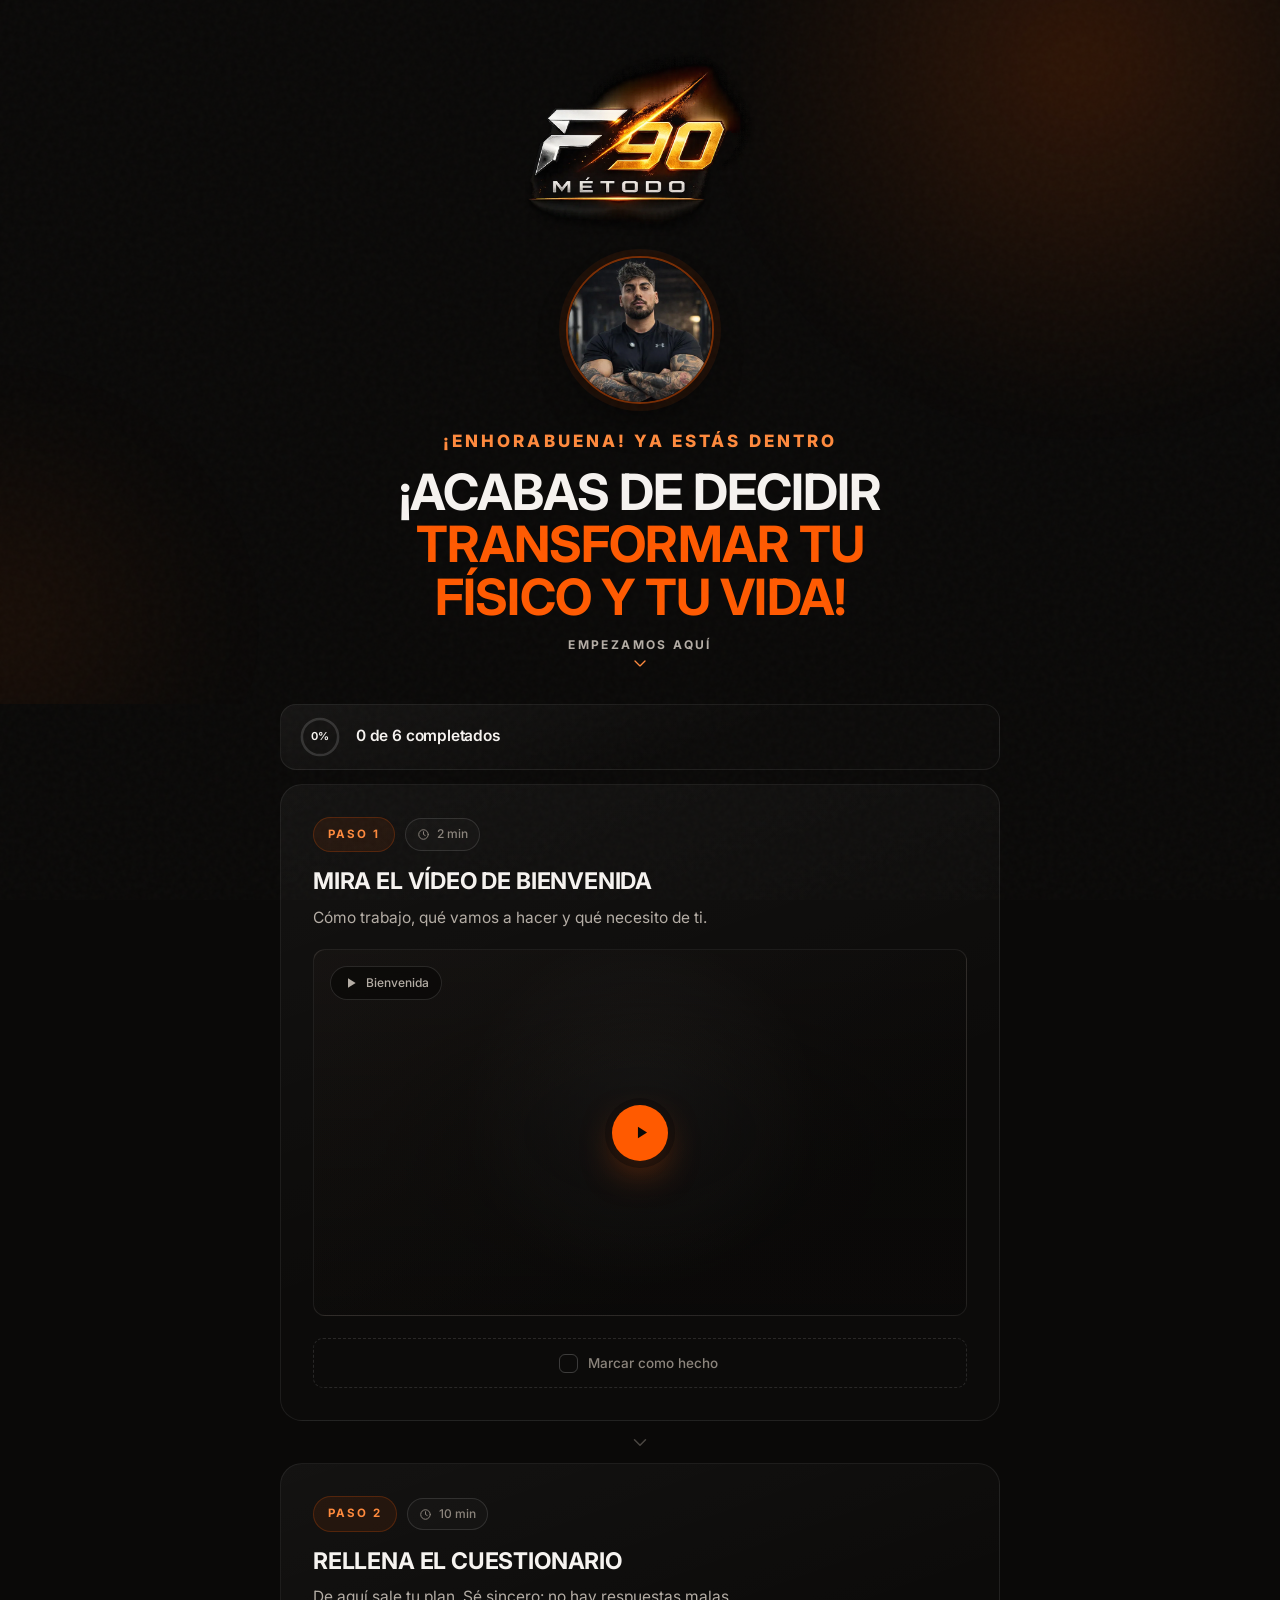
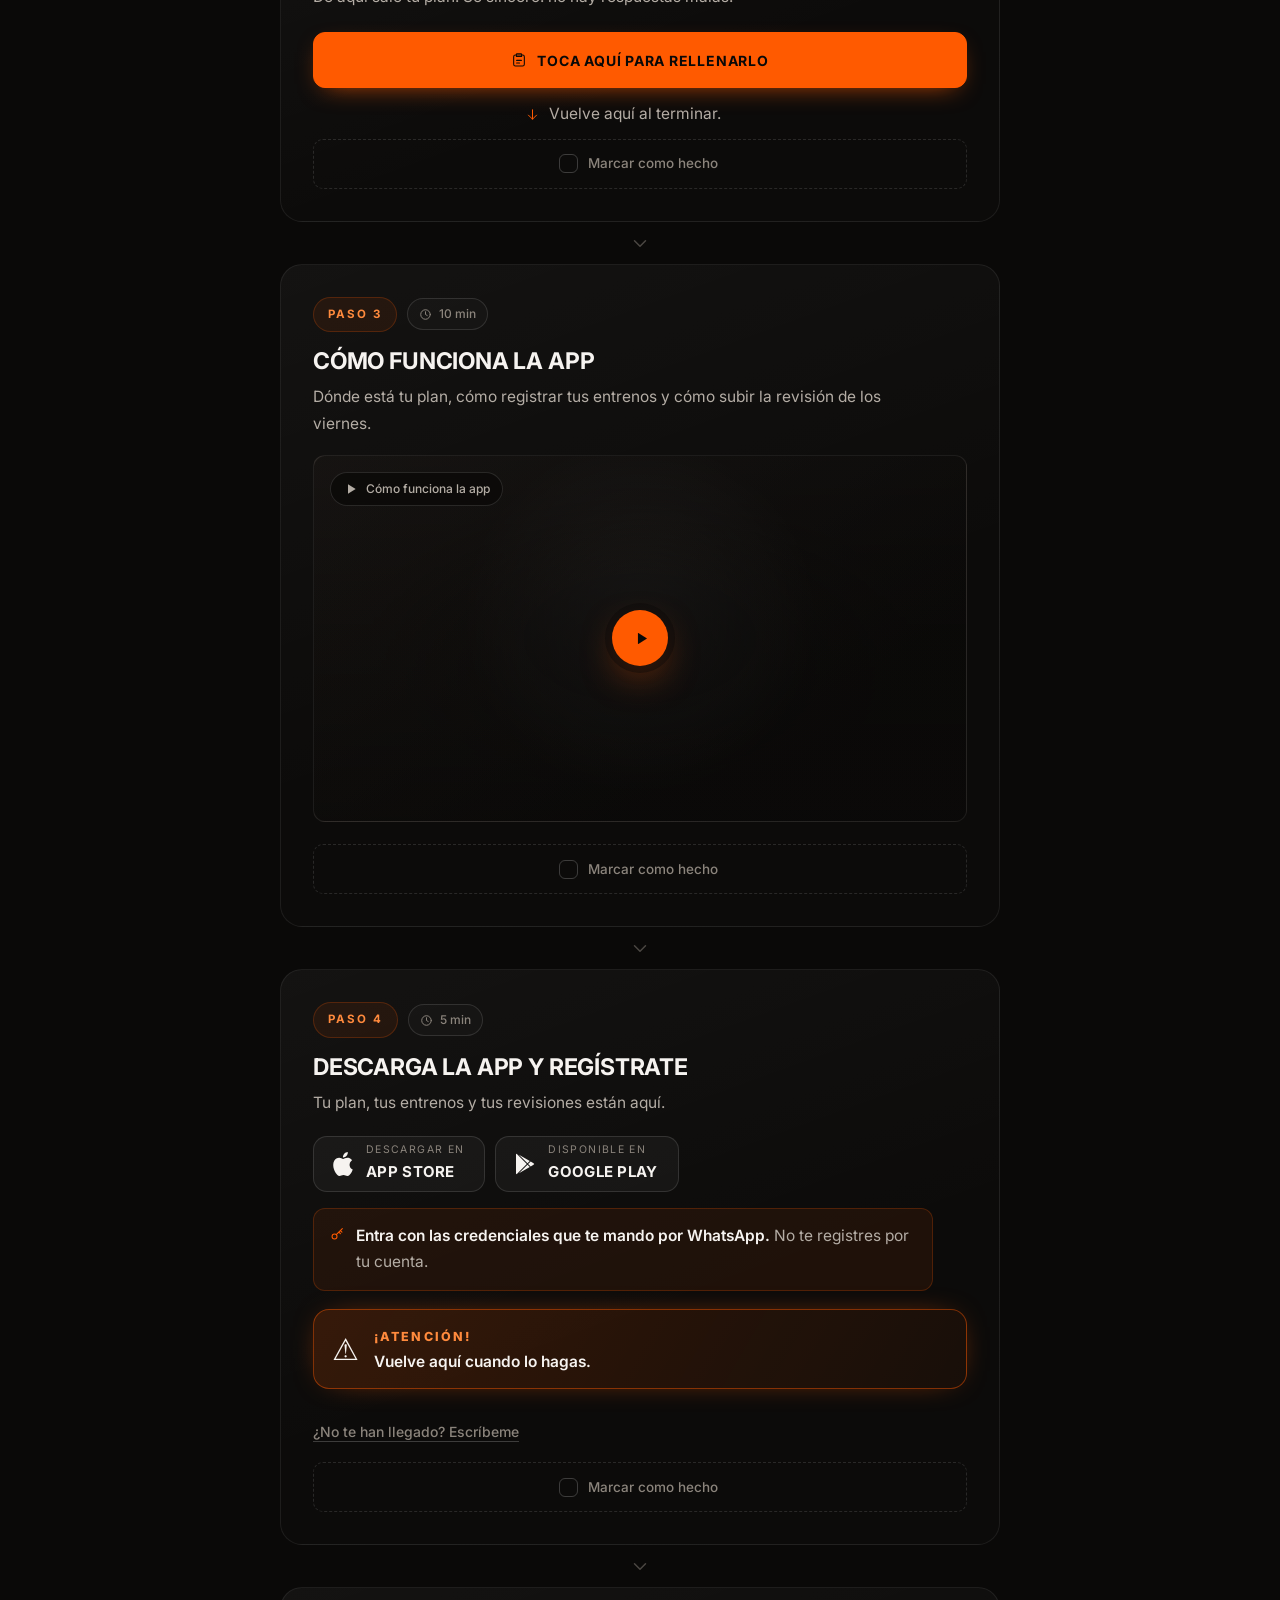
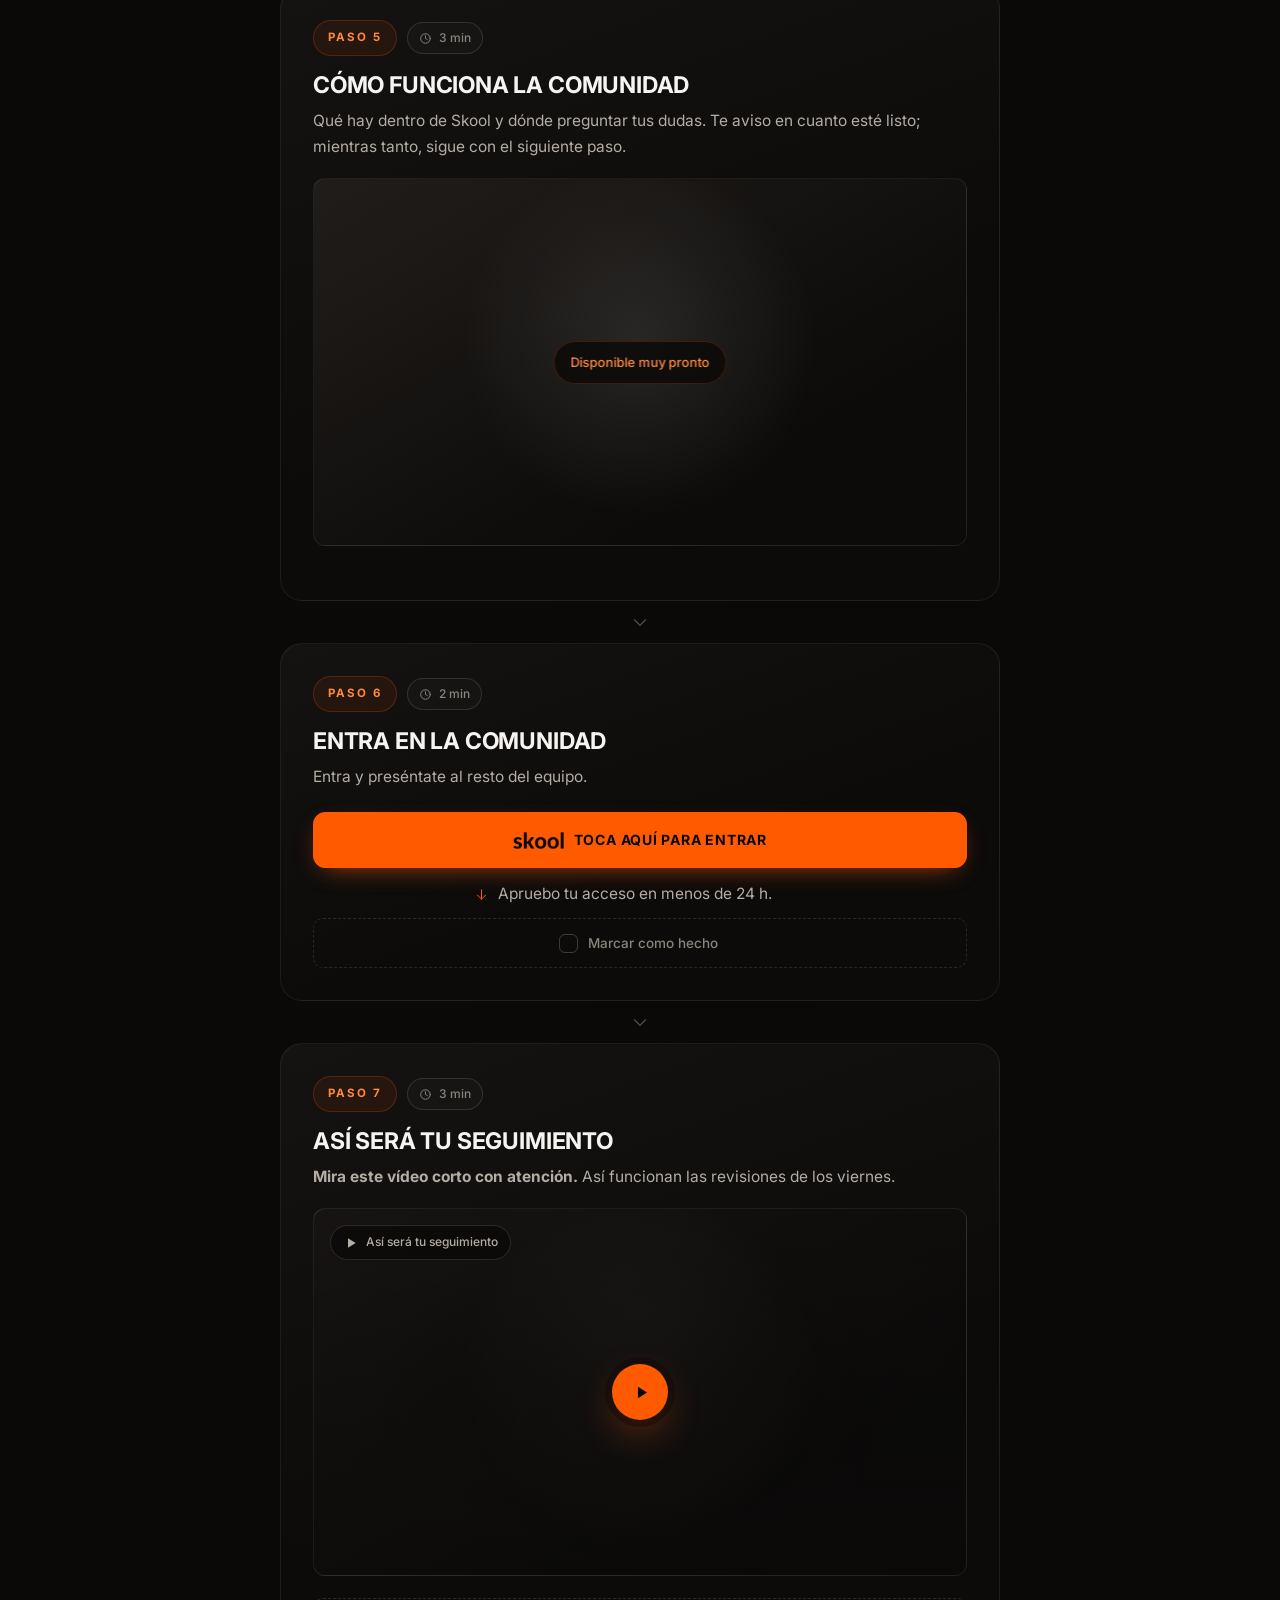
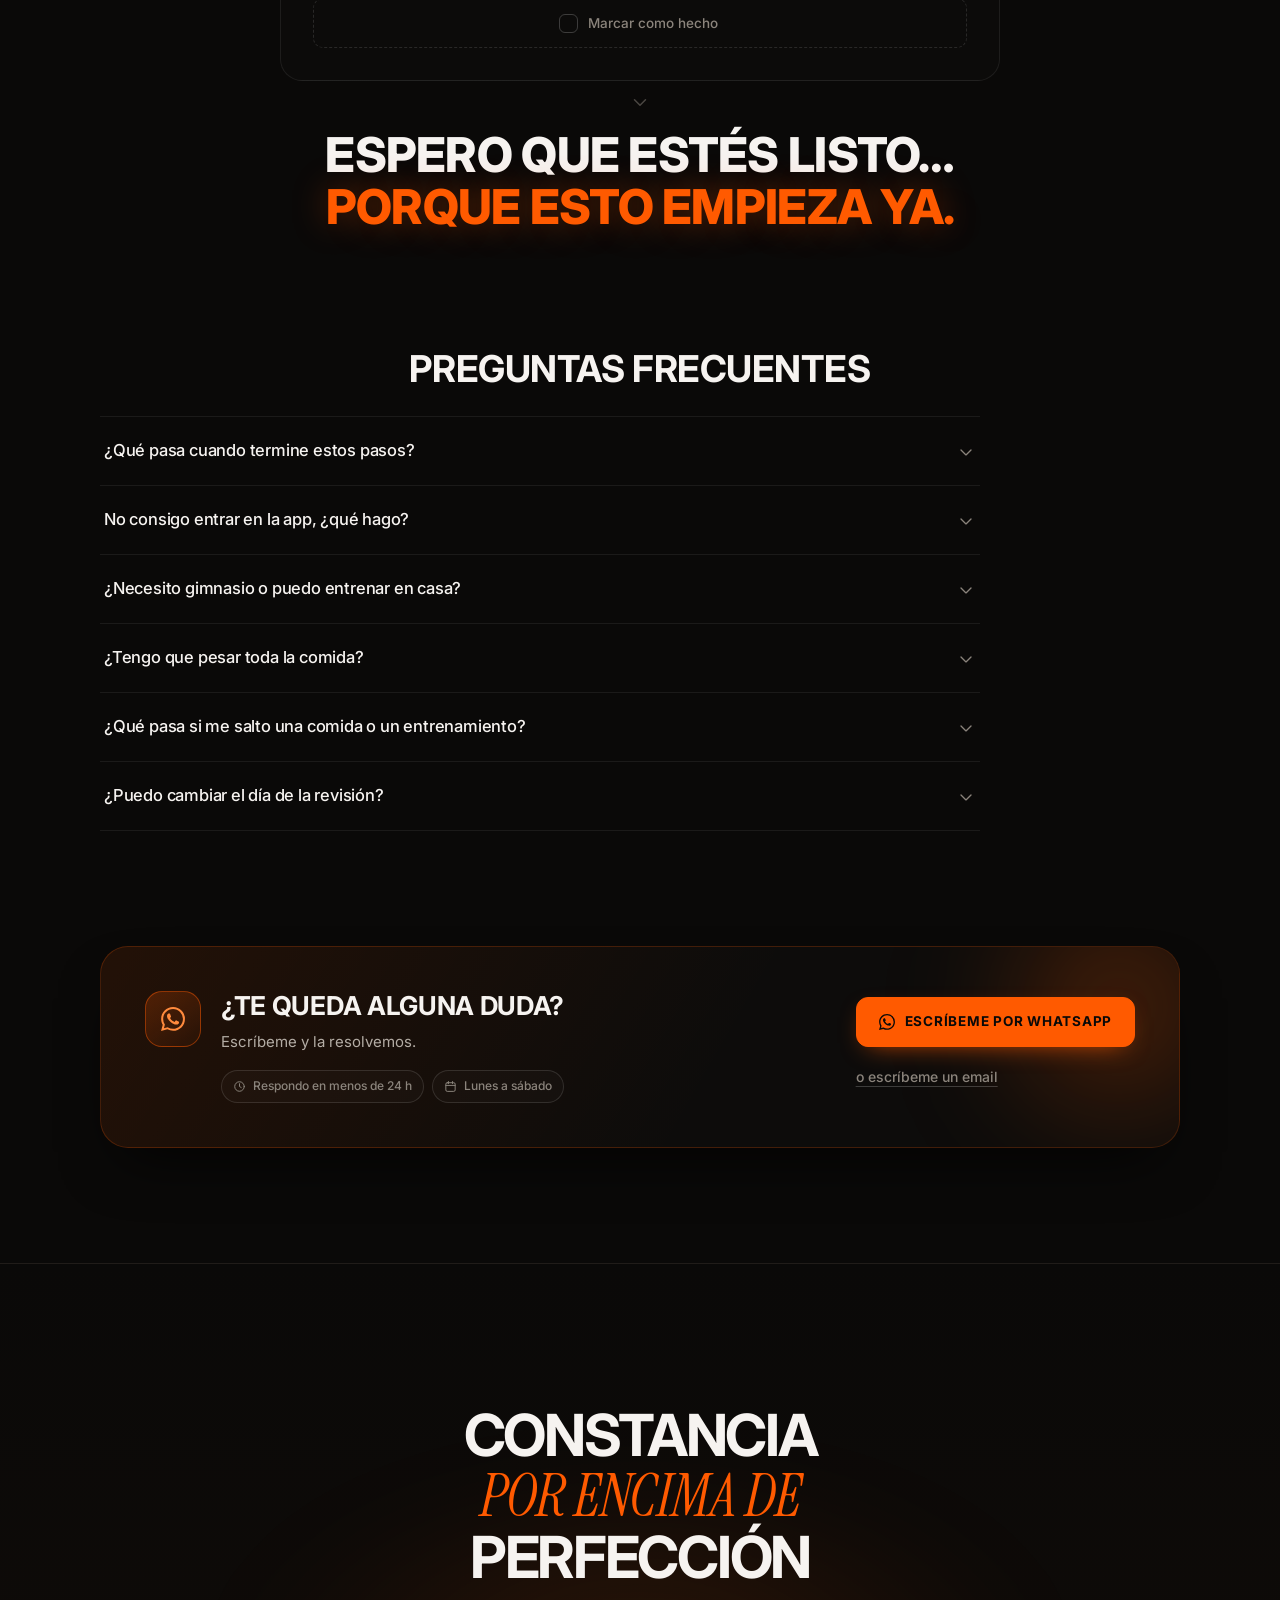
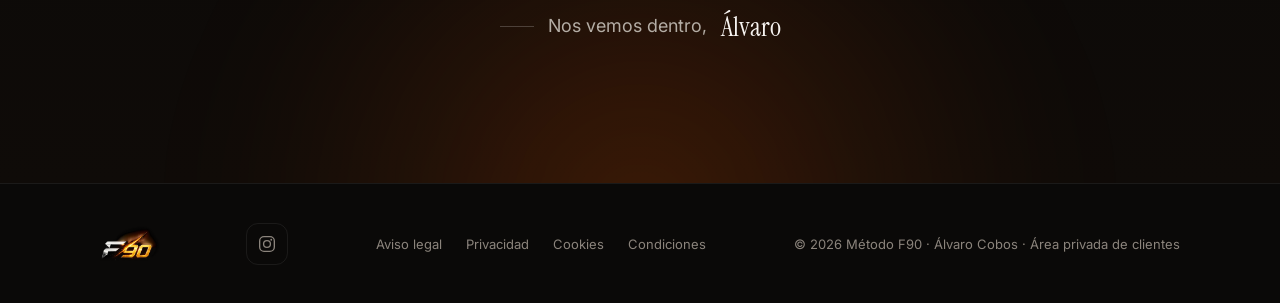
==== commit bd4d2e30: "Abrir con «¡Enhorabuena!» y rematar el recorrido con un mensaje en versales Hero: «¡Enhorabuena! Ya " ====
--- a/index.html
+++ b/index.html
@@ -298,7 +298,7 @@
     .hero{
       position:relative;overflow:hidden;
       padding-top:calc(var(--header-h) + clamp(32px,4vw,52px));
-      padding-bottom:clamp(28px,3.4vw,40px);
+      padding-bottom:clamp(24px,2.4vw,32px);
     }
     .hero::before{
       content:"";position:absolute;z-index:0;pointer-events:none;
@@ -318,8 +318,25 @@
     .hero-intro{display:flex;flex-direction:column;align-items:center}
     .hero-copy{margin-inline:auto}
 
-    .hero h1{margin:18px 0 22px}
+    /* El titular es una frase entera: a tamaño de cartel ocuparía media pantalla
+       y empujaría el paso 1 fuera de la vista. */
+    .hero h1{margin:10px 0 14px;font-size:clamp(29px,4.9vw,50px);line-height:1.05}
     .hero h1 span{display:block;color:var(--accent)}
+    /* «¡Enhorabuena!» es lo primero que se lee, antes que el titular. */
+    .hero-kicker{
+      margin:12px 0 0;
+      font-size:clamp(13px,1.7vw,17px);font-weight:800;
+      letter-spacing:clamp(.1em,.9vw,.18em);text-transform:uppercase;color:var(--accent-2);
+    }
+    /* Puente hacia los pasos: dice qué hacer (bajar) sin ser un botón. */
+    .hero-baja{
+      display:flex;flex-direction:column;align-items:center;gap:0;margin:0;line-height:1.3;
+      font-size:12px;font-weight:700;letter-spacing:.2em;text-transform:uppercase;
+      color:var(--text-2);
+    }
+    .hero-baja .ico{width:20px;height:20px;color:var(--accent-2);animation:baja 1.8s var(--ease) infinite}
+    @keyframes baja{0%,100%{transform:translateY(0);opacity:.6}50%{transform:translateY(5px);opacity:1}}
+    @media (prefers-reduced-motion:reduce){.hero-baja .ico{animation:none}}
     .hero-copy{max-width:52ch}
 
 
@@ -382,6 +399,15 @@
     /* Conector entre pasos: la versión sobria de la flechota del ejemplo */
     .step-link{display:grid;place-items:center;height:42px;color:var(--text-3)}
     .step-link .ico{width:22px;height:22px;opacity:.5}
+
+    /* El remate del recorrido: grande, en versales y con el naranja de la marca. */
+    .arranque{
+      max-width:720px;margin:6px auto 0;text-align:center;
+      font-size:clamp(27px,5.8vw,48px);font-weight:800;line-height:1.08;
+      letter-spacing:-.015em;text-transform:uppercase;color:var(--text);
+      text-wrap:balance;
+    }
+    .arranque span{display:block;color:var(--accent);text-shadow:0 0 34px rgba(255,90,0,.35)}
 
     .step{
       position:relative;
@@ -767,7 +793,8 @@
       .progress{padding:9px 16px;margin-bottom:12px}
       .logo--hero{width:min(178px,42vw)}
       .hero-foto{width:clamp(88px,24vw,108px);margin:10px 0 4px}
-      .hero h1{margin:10px 0 12px}
+      .hero h1{margin:8px 0 12px;font-size:clamp(25px,3.9vw,38px)}
+      .hero-kicker{margin-top:12px}
     }
 
     /* Destello metálico: recorre el logo al entrar y al pasar por encima */
@@ -866,7 +893,6 @@
       .lead{line-height:1.64}
       .eyebrow{font-size:10.5px;letter-spacing:.16em}
       .eyebrow::before{width:16px}
-      .hero{padding-top:calc(var(--header-h) + 40px)}
 
 
       .step{padding:22px 18px}
@@ -974,11 +1000,13 @@
             </picture>
           </span>
 
-          <h1>Ya estás dentro.<span>Empezamos aquí.</span></h1>
-
-          <p class="lead hero-copy">
-            Gracias por confiar en mí. Baja y ve haciendo los pasos en orden: en poco
-            más de media hora tu parte está hecha.
+          <p class="hero-kicker">¡Enhorabuena! Ya&nbsp;estás&nbsp;dentro</p>
+
+          <h1>¡Acabas de decidir <span>transformar tu físico y tu vida!</span></h1>
+
+          <p class="hero-baja">
+            Empezamos aquí
+            <svg class="ico" aria-hidden="true"><use href="#i-chevron"/></svg>
           </p>
 
         </div>
@@ -1273,6 +1301,15 @@
             </div>
           </article>
         </div>
+
+        <!-- Remate del recorrido, justo después del último vídeo. -->
+        <div class="step-link reveal" aria-hidden="true">
+          <svg class="ico" aria-hidden="true"><use href="#i-chevron"/></svg>
+        </div>
+        <p class="arranque reveal">
+          Espero que estés listo…
+          <span>porque esto empieza ya.</span>
+        </p>
 
       </div>
     </section>
